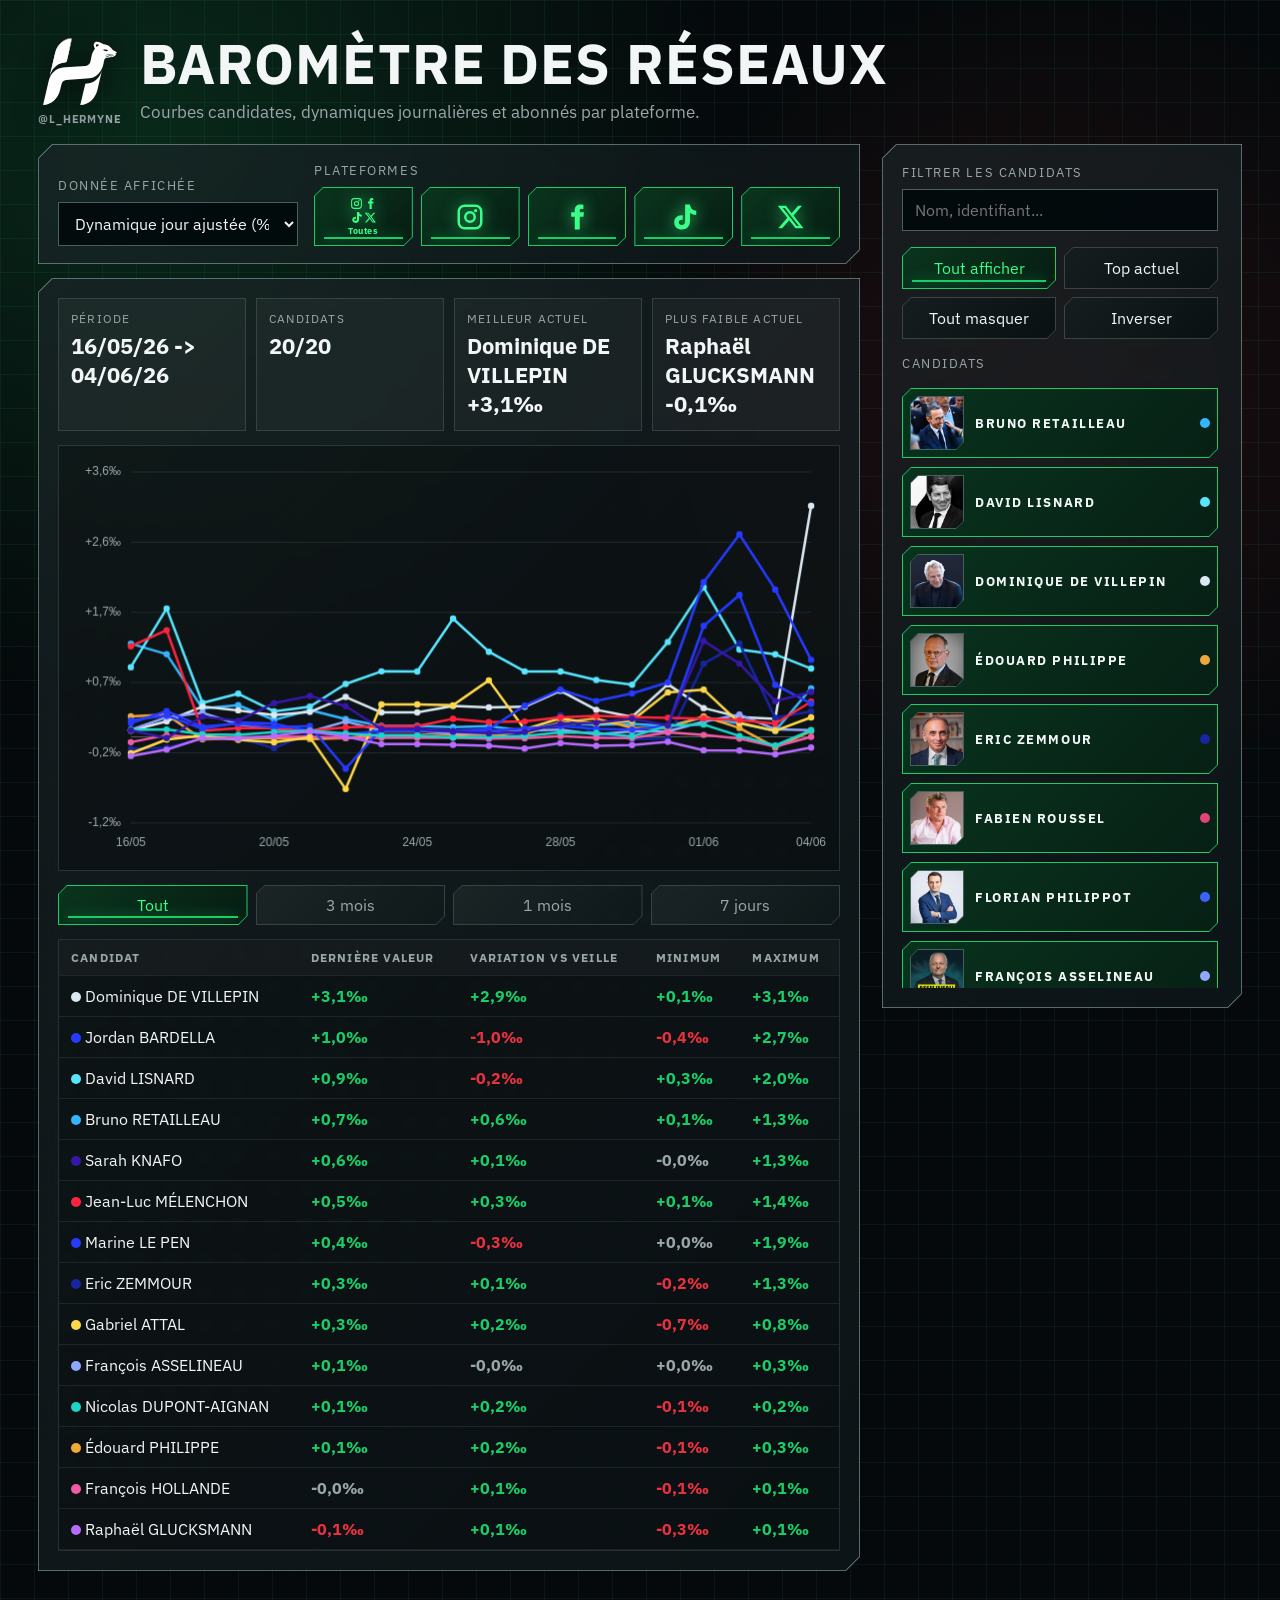
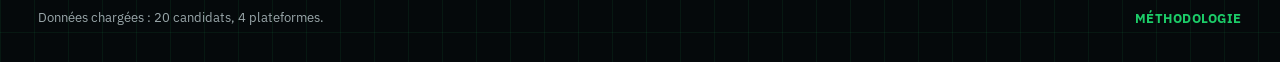
==== index.html @ 0a09d331 "Update index.html" ====
<!doctype html>
<html lang="fr">
<head>
  <meta charset="utf-8">
  <meta name="viewport" content="width=device-width, initial-scale=1">
  <title>Baromètre des réseaux</title>
  <link rel="icon" type="image/svg+xml" href="data/profile_pics/logo.svg">
  <link rel="preconnect" href="https://fonts.googleapis.com">
  <link rel="preconnect" href="https://fonts.gstatic.com" crossorigin>
  <link href="https://fonts.googleapis.com/css2?family=IBM+Plex+Sans:wght@400;500;600;700;800&display=swap" rel="stylesheet">
  <style>
    :root {
      --bg: #05090b;
      --panel: rgba(13, 24, 27, 0.62);
      --panel-strong: rgba(18, 31, 35, 0.86);
      --border: rgba(104, 128, 132, 0.55);
      --text: #f3f6f7;
      --muted: #9aa7aa;
      --green: #1ccc68;
      --red: #e8323f;
      --yellow: #f1c84b;
      --grid: rgba(28, 204, 104, 0.08);
      --shadow: rgba(0, 0, 0, 0.45);
    }

    * {
      box-sizing: border-box;
    }

    body {
      margin: 0;
      min-height: 100vh;
      color: var(--text);
      font-family: "IBM Plex Sans", "Segoe UI", Arial, sans-serif;
      background:
        linear-gradient(var(--grid) 1px, transparent 1px),
        linear-gradient(90deg, var(--grid) 1px, transparent 1px),
        radial-gradient(circle at 12% 8%, rgba(28, 204, 104, 0.16), transparent 30%),
        radial-gradient(circle at 82% 24%, rgba(232, 50, 63, 0.12), transparent 26%),
        var(--bg);
      background-size: 34px 34px, 34px 34px, auto, auto, auto;
    }

    header {
      padding: 34px 38px 18px;
      display: flex;
      align-items: center;
      justify-content: space-between;
      gap: 24px;
    }

    .brand-heading {
      display: flex;
      align-items: center;
      gap: 18px;
      min-width: 0;
    }

    .brand-link {
      display: grid;
      justify-items: center;
      gap: 4px;
      color: var(--text);
      text-decoration: none;
      flex: 0 0 auto;
    }

    .brand-logo-mark {
      width: 74px;
      height: 74px;
      display: block;
      background-image: url("data/profile_pics/logo.svg");
      background-repeat: no-repeat;
      background-size: contain;
      background-position: center;
      filter: drop-shadow(0 8px 14px rgba(0, 0, 0, 0.55));
      transition: filter 180ms ease, transform 180ms ease;
    }

    .brand-handle {
      color: var(--muted);
      font-size: 11px;
      font-weight: 800;
      letter-spacing: 0.08em;
      transition: color 180ms ease, text-shadow 180ms ease;
    }

    .brand-link:hover .brand-logo-mark {
      filter:
        drop-shadow(0 8px 14px rgba(0, 0, 0, 0.55))
        drop-shadow(0 0 10px rgba(57, 255, 136, 0.76))
        drop-shadow(0 0 22px rgba(57, 255, 136, 0.42));
      transform: translateY(-1px);
    }

    .brand-link:hover .brand-handle {
      color: #39ff88;
      text-shadow: 0 0 8px rgba(57, 255, 136, 0.72);
    }

    h1 {
      margin: 0;
      font-size: clamp(32px, 5vw, 56px);
      line-height: 0.95;
      letter-spacing: 0.02em;
      text-transform: uppercase;
    }

    .subtitle {
      margin-top: 10px;
      color: var(--muted);
      font-size: 17px;
    }

    .status {
      max-width: 520px;
      color: var(--muted);
      text-align: right;
      line-height: 1.45;
    }

    .site-footer {
      padding: 0 38px 34px;
      display: flex;
      flex-wrap: wrap;
      align-items: center;
      justify-content: space-between;
      gap: 12px 20px;
      color: var(--muted);
      font-size: 13px;
    }

    .site-footer .status {
      max-width: none;
      text-align: left;
    }

    .footer-actions {
      display: flex;
      flex-wrap: wrap;
      align-items: center;
      justify-content: flex-end;
      gap: 10px 14px;
    }

    .footer-link {
      width: auto;
      min-height: 0;
      padding: 0;
      border: 0;
      background: transparent;
      color: var(--green);
      font: inherit;
      font-weight: 700;
      letter-spacing: 0.04em;
      text-transform: uppercase;
      cursor: pointer;
      text-decoration: none;
      clip-path: none;
    }

    .footer-link::before,
    .footer-link::after {
      display: none;
    }

    .footer-link:hover {
      color: #39ff88;
      text-shadow: 0 0 10px rgba(57, 255, 136, 0.5);
      transform: none;
    }

    .methodology-dialog {
      width: min(720px, calc(100vw - 28px));
      max-height: min(760px, calc(100vh - 28px));
      color: var(--text);
      background:
        linear-gradient(135deg, rgba(255, 255, 255, 0.055), rgba(255, 255, 255, 0.015)),
        rgba(8, 18, 21, 0.96);
      border: 1px solid rgba(126, 152, 156, 0.72);
      box-shadow: 0 24px 80px rgba(0, 0, 0, 0.68);
      padding: 24px;
    }

    .methodology-dialog::backdrop {
      background: rgba(0, 0, 0, 0.64);
      backdrop-filter: blur(4px);
    }

    .methodology-dialog h2 {
      margin: 0 0 12px;
      color: #39ff88;
      text-transform: uppercase;
      letter-spacing: 0.04em;
    }

    .methodology-dialog p,
    .methodology-dialog li {
      color: var(--muted);
      line-height: 1.55;
    }

    .methodology-dialog strong {
      color: var(--text);
    }

    .methodology-dialog ul {
      padding-left: 20px;
    }

    .methodology-dialog .dialog-close {
      margin-top: 12px;
      max-width: 180px;
    }

    main {
      padding: 0 38px 38px;
      display: grid;
      grid-template-columns: minmax(0, 1fr) minmax(310px, 360px);
      gap: 22px;
    }

    .panel {
      --panel-corner: 14px;
      --panel-inner-corner: 13px;
      --panel-border-color: rgba(126, 152, 156, 0.68);
      background: transparent;
      border: 0;
      box-shadow: 0 24px 70px var(--shadow);
      clip-path: polygon(var(--panel-corner) 0, 100% 0, 100% calc(100% - var(--panel-corner)), calc(100% - var(--panel-corner)) 100%, 0 100%, 0 var(--panel-corner));
      position: relative;
      isolation: isolate;
    }

    .panel > * {
      position: relative;
      z-index: 2;
    }

    .panel::before {
      content: "";
      position: absolute;
      inset: 1px;
      background:
        linear-gradient(135deg, rgba(255, 255, 255, 0.045), rgba(255, 255, 255, 0.01)),
        var(--panel);
      clip-path: polygon(var(--panel-inner-corner) 0, 100% 0, 100% calc(100% - var(--panel-inner-corner)), calc(100% - var(--panel-inner-corner)) 100%, 0 100%, 0 var(--panel-inner-corner));
      pointer-events: none;
      z-index: 0;
      backdrop-filter: blur(10px);
      -webkit-backdrop-filter: blur(10px);
    }

    .panel::after {
      content: "";
      position: absolute;
      inset: 0;
      pointer-events: none;
      z-index: 1;
      background:
        linear-gradient(135deg, transparent calc(50% - 0.75px), var(--panel-border-color) calc(50% - 0.75px), var(--panel-border-color) calc(50% + 0.75px), transparent calc(50% + 0.75px)) top left / var(--panel-corner) var(--panel-corner) no-repeat,
        linear-gradient(135deg, transparent calc(50% - 0.75px), var(--panel-border-color) calc(50% - 0.75px), var(--panel-border-color) calc(50% + 0.75px), transparent calc(50% + 0.75px)) bottom right / var(--panel-corner) var(--panel-corner) no-repeat,
        linear-gradient(var(--panel-border-color), var(--panel-border-color)) top left var(--panel-corner) / calc(100% - var(--panel-corner)) 1px no-repeat,
        linear-gradient(var(--panel-border-color), var(--panel-border-color)) top right / 1px calc(100% - var(--panel-corner)) no-repeat,
        linear-gradient(var(--panel-border-color), var(--panel-border-color)) bottom left / calc(100% - var(--panel-corner)) 1px no-repeat,
        linear-gradient(var(--panel-border-color), var(--panel-border-color)) bottom left / 1px calc(100% - var(--panel-corner)) no-repeat;
    }

    .filters-panel {
      padding: 18px 20px;
      display: grid;
      grid-template-columns: minmax(190px, 240px) minmax(360px, 1fr);
      align-items: end;
      gap: 16px;
    }

    .candidate-panel {
      padding: 20px;
      align-self: start;
      position: sticky;
      top: 18px;
      max-height: calc(100vh - 36px);
      overflow: hidden;
    }

    .candidate-panel-scroll {
      max-height: calc(100vh - 76px);
      overflow: auto;
      padding-right: 4px;
    }

    .chart-panel {
      padding: 20px;
      min-height: 660px;
      display: grid;
      grid-template-rows: auto minmax(420px, 1fr) auto;
      gap: 14px;
    }

    .main-column {
      display: grid;
      gap: 14px;
      min-width: 0;
    }

    .row {
      display: grid;
      gap: 8px;
      margin-bottom: 16px;
    }

    .filters-panel .row,
    .candidate-panel .row {
      margin-bottom: 0;
    }

    .candidate-panel .row + .row {
      margin-top: 16px;
    }

    label {
      color: var(--muted);
      font-size: 13px;
      text-transform: uppercase;
      letter-spacing: 0.12em;
    }

    select,
    input[type="search"],
    input[type="file"],
    button {
      width: 100%;
      color: var(--text);
      background: rgba(1, 8, 10, 0.85);
      border: 1px solid rgba(104, 128, 132, 0.7);
      border-radius: 0;
      padding: 10px 12px;
      font: inherit;
    }

    button {
      cursor: pointer;
      transition: border-color 0.15s ease, color 0.15s ease, transform 0.15s ease;
    }

    button:hover {
      color: var(--green);
      border-color: var(--green);
      transform: translateY(-1px);
    }

    button,
    select,
    input {
      min-height: 42px;
    }

    .button-grid {
      display: grid;
      grid-template-columns: 1fr 1fr;
      gap: 8px;
    }

    .selection-button {
      position: relative;
      overflow: hidden;
      border: 0;
      background: rgba(104, 128, 132, 0.42);
      clip-path: polygon(9px 0, 100% 0, 100% calc(100% - 9px), calc(100% - 9px) 100%, 0 100%, 0 9px);
      isolation: isolate;
    }

    .selection-button::before {
      content: "";
      position: absolute;
      inset: 1px;
      background:
        linear-gradient(135deg, rgba(255, 255, 255, 0.065), rgba(255, 255, 255, 0.015)),
        rgba(1, 8, 10, 0.9);
      clip-path: polygon(8px 0, 100% 0, 100% calc(100% - 8px), calc(100% - 8px) 100%, 0 100%, 0 8px);
      pointer-events: none;
      z-index: 0;
    }

    .selection-button::after {
      content: "";
      position: absolute;
      left: 10px;
      right: 10px;
      bottom: 7px;
      height: 2px;
      background: transparent;
      transition: background 0.15s ease, box-shadow 0.15s ease;
      z-index: 1;
    }

    .selection-button > span {
      position: relative;
      z-index: 2;
    }

    .selection-button.active {
      color: #39ff88;
      background: var(--green);
      box-shadow: 0 0 12px rgba(28, 204, 104, 0.12);
    }

    .selection-button.active::before {
      background:
        linear-gradient(135deg, rgba(57, 255, 136, 0.12), rgba(255, 255, 255, 0.015)),
        rgba(2, 14, 10, 0.94);
    }

    .selection-button.active::after {
      background: var(--green);
      box-shadow: 0 0 12px rgba(28, 204, 104, 0.7);
    }

    .platform-toggle {
      display: grid;
      grid-template-columns: repeat(5, minmax(0, 1fr));
      gap: 8px;
    }

    .platform-button {
      display: grid;
      place-items: center;
      min-height: 54px;
      position: relative;
      overflow: hidden;
      color: var(--text);
      border: 0;
      background: rgba(104, 128, 132, 0.42);
      clip-path: polygon(9px 0, 100% 0, 100% calc(100% - 9px), calc(100% - 9px) 100%, 0 100%, 0 9px);
      isolation: isolate;
      opacity: 0.62;
    }

    .platform-button::before {
      content: "";
      position: absolute;
      inset: 1px;
      background:
        linear-gradient(135deg, rgba(255, 255, 255, 0.055), rgba(255, 255, 255, 0.015)),
        rgba(1, 8, 10, 0.85);
      clip-path: polygon(8px 0, 100% 0, 100% calc(100% - 8px), calc(100% - 8px) 100%, 0 100%, 0 8px);
      pointer-events: none;
      z-index: 0;
    }

    .platform-button::after {
      content: "";
      position: absolute;
      left: 10px;
      right: 10px;
      bottom: 7px;
      height: 2px;
      background: transparent;
      transition: background 0.15s ease, box-shadow 0.15s ease;
      z-index: 1;
    }

    .platform-button.active {
      color: #39ff88;
      background: var(--green);
      box-shadow: inset 0 0 22px rgba(28, 204, 104, 0.08);
      opacity: 1;
    }

    .platform-button.active::before {
      background:
        linear-gradient(135deg, rgba(57, 255, 136, 0.12), rgba(255, 255, 255, 0.015)),
        rgba(2, 14, 10, 0.94);
    }

    .platform-button.active::after {
      background: var(--green);
      box-shadow: 0 0 12px rgba(28, 204, 104, 0.7);
    }

    .platform-button.all-platforms {
      grid-template-rows: 1fr auto;
      gap: 1px;
      font-weight: 900;
      font-size: 9px;
      letter-spacing: 0.06em;
    }

    .all-platform-icons {
      display: grid;
      grid-template-columns: repeat(2, 13px);
      gap: 1px;
    }

    .all-platform-icons svg {
      width: 13px;
      height: 13px;
      fill: currentColor;
    }

    .platform-icon {
      display: grid;
      place-items: center;
      width: 30px;
      height: 30px;
      font-weight: 900;
      line-height: 1;
    }

    .platform-icon svg {
      width: 30px;
      height: 30px;
      fill: currentColor;
    }

    .platform-button > span {
      position: relative;
      z-index: 2;
    }

    .platform-button.active .platform-icon,
    .platform-button.active .all-platform-icons {
      color: #39ff88;
      filter: drop-shadow(0 0 8px rgba(57, 255, 136, 0.72));
    }

    .candidate-list {
      display: grid;
      gap: 9px;
      margin-top: 8px;
    }

    .candidate {
      display: grid;
      grid-template-columns: 54px minmax(0, 1fr) auto;
      align-items: center;
      gap: 11px;
      padding: 8px;
      position: relative;
      background: rgba(104, 128, 132, 0.42);
      border: 0;
      color: var(--text);
      clip-path: polygon(9px 0, 100% 0, 100% calc(100% - 9px), calc(100% - 9px) 100%, 0 100%, 0 9px);
      isolation: isolate;
      transition: border-color 0.15s ease, background 0.15s ease, color 0.15s ease, opacity 0.15s ease;
    }

    .candidate > * {
      position: relative;
      z-index: 2;
    }

    .candidate::before {
      content: "";
      position: absolute;
      inset: 1px;
      clip-path: polygon(8px 0, 100% 0, 100% calc(100% - 8px), calc(100% - 8px) 100%, 0 100%, 0 8px);
      pointer-events: none;
      background:
        linear-gradient(135deg, rgba(255, 255, 255, 0.055), rgba(255, 255, 255, 0.015)),
        rgba(1, 8, 10, 0.85);
      z-index: 0;
    }

    .candidate {
      cursor: pointer;
    }

    .candidate input {
      position: absolute;
      opacity: 0;
      pointer-events: none;
    }

    .candidate.active {
      background: var(--green);
      color: var(--text);
    }

    .candidate.active::before {
      background:
        linear-gradient(135deg, rgba(57, 255, 136, 0.1), rgba(255, 255, 255, 0.015)),
        rgba(2, 14, 10, 0.92);
    }

    .candidate:not(.active) {
      color: var(--muted);
      opacity: 0.78;
    }

    .candidate-photo-frame {
      width: 54px;
      height: 54px;
      display: block;
      position: relative;
      background: rgba(104, 128, 132, 0.62);
      clip-path: polygon(8px 0, 100% 0, 100% calc(100% - 8px), calc(100% - 8px) 100%, 0 100%, 0 8px);
      isolation: isolate;
    }

    .candidate-photo {
      position: absolute;
      inset: 1px;
      width: calc(100% - 2px);
      height: calc(100% - 2px);
      object-fit: cover;
      background: rgba(0, 0, 0, 0.55);
      border: 0;
      clip-path: polygon(7px 0, 100% 0, 100% calc(100% - 7px), calc(100% - 7px) 100%, 0 100%, 0 7px);
    }

    .candidate-photo-fallback {
      display: grid;
      place-items: center;
      font-size: 17px;
      font-weight: 900;
      letter-spacing: 0.04em;
      color: var(--muted);
    }

    .candidate input {
      accent-color: var(--green);
    }

    .candidate-name {
      overflow: hidden;
      white-space: nowrap;
      text-overflow: ellipsis;
      font-weight: 700;
    }

    .dot {
      width: 10px;
      height: 10px;
      border-radius: 99px;
      display: inline-block;
    }

    .kpis {
      display: grid;
      grid-template-columns: repeat(4, minmax(0, 1fr));
      gap: 10px;
    }

    .kpi {
      padding: 12px;
      background: rgba(255, 255, 255, 0.035);
      border: 1px solid rgba(104, 128, 132, 0.32);
    }

    .kpi span {
      display: block;
      color: var(--muted);
      font-size: 12px;
      text-transform: uppercase;
      letter-spacing: 0.1em;
    }

    .kpi strong {
      display: block;
      margin-top: 5px;
      font-size: 22px;
    }

    .chart-wrap {
      position: relative;
      min-height: 420px;
      background: rgba(0, 0, 0, 0.25);
      border: 1px solid rgba(104, 128, 132, 0.3);
    }

    .range-toggle {
      display: grid;
      grid-template-columns: repeat(4, minmax(0, 1fr));
      gap: 8px;
    }

    .range-button {
      min-height: 40px;
      color: var(--muted);
      position: relative;
      overflow: hidden;
      border: 0;
      background: rgba(104, 128, 132, 0.42);
      clip-path: polygon(9px 0, 100% 0, 100% calc(100% - 9px), calc(100% - 9px) 100%, 0 100%, 0 9px);
      isolation: isolate;
    }

    .range-button::before {
      content: "";
      position: absolute;
      inset: 1px;
      background:
        linear-gradient(135deg, rgba(255, 255, 255, 0.065), rgba(255, 255, 255, 0.015)),
        rgba(1, 8, 10, 0.78);
      clip-path: polygon(8px 0, 100% 0, 100% calc(100% - 8px), calc(100% - 8px) 100%, 0 100%, 0 8px);
      pointer-events: none;
      z-index: 0;
    }

    .range-button::after {
      content: "";
      position: absolute;
      left: 10px;
      right: 10px;
      bottom: 7px;
      height: 2px;
      background: transparent;
      transition: background 0.15s ease, box-shadow 0.15s ease;
      z-index: 1;
    }

    .range-button > span {
      position: relative;
      z-index: 2;
    }

    .range-button.active {
      color: #39ff88;
      background: var(--green);
    }

    .range-button.active::before {
      background:
        linear-gradient(135deg, rgba(57, 255, 136, 0.12), rgba(255, 255, 255, 0.015)),
        rgba(2, 14, 10, 0.94);
    }

    .range-button.active::after {
      background: var(--green);
      box-shadow: 0 0 12px rgba(28, 204, 104, 0.7);
    }

    canvas {
      width: 100%;
      height: 100%;
      display: block;
      cursor: crosshair;
      touch-action: manipulation;
    }

    .tooltip {
      position: absolute;
      pointer-events: none;
      min-width: 190px;
      max-width: 280px;
      padding: 10px 12px;
      border: 1px solid rgba(104, 128, 132, 0.62);
      background: rgba(2, 8, 10, 0.94);
      box-shadow: 0 14px 36px rgba(0, 0, 0, 0.38);
      color: var(--text);
      font-size: 13px;
      line-height: 1.45;
      display: none;
      z-index: 10;
    }

    .table-wrap {
      overflow: auto;
      border: 1px solid rgba(104, 128, 132, 0.28);
      background: rgba(0, 0, 0, 0.2);
      -webkit-overflow-scrolling: touch;
    }

    table {
      width: 100%;
      border-collapse: collapse;
      min-width: 720px;
    }

    th,
    td {
      padding: 10px 12px;
      border-bottom: 1px solid rgba(104, 128, 132, 0.18);
      text-align: left;
      white-space: nowrap;
    }

    th {
      color: var(--muted);
      font-size: 12px;
      text-transform: uppercase;
      letter-spacing: 0.1em;
      background: rgba(255, 255, 255, 0.035);
    }

    .positive {
      color: var(--green);
      font-weight: 800;
    }

    .negative {
      color: var(--red);
      font-weight: 800;
    }

    .neutral {
      color: var(--muted);
      font-weight: 800;
    }

    .notice {
      display: none;
      margin-bottom: 16px;
      padding: 12px;
      border: 1px solid rgba(241, 200, 75, 0.5);
      background: rgba(241, 200, 75, 0.08);
      color: #f5df95;
      line-height: 1.45;
    }

    .filters-panel .notice {
      grid-column: 1 / -1;
      margin-bottom: 0;
    }

    .notice.visible {
      display: block;
    }

    .small {
      color: var(--muted);
      font-size: 13px;
      line-height: 1.45;
    }

    @media (max-width: 980px) {
      header {
        display: grid;
        align-items: start;
      }

      .status {
        margin-top: 14px;
        text-align: left;
      }

      main {
        grid-template-columns: 1fr;
      }

      .filters-panel {
        grid-template-columns: 1fr;
      }

      .candidate-panel {
        position: static;
        max-height: none;
      }

      .candidate-panel-scroll {
        max-height: none;
        overflow: visible;
        padding-right: 0;
      }

      .kpis {
        grid-template-columns: repeat(2, minmax(0, 1fr));
      }
    }

    @media (max-width: 640px) {
      body {
        background-size: 26px 26px, 26px 26px, auto, auto, auto;
      }

      header {
        padding: 22px 14px 14px;
      }

      h1 {
        font-size: clamp(25px, 8vw, 32px);
        line-height: 0.88;
      }

      h1 .title-line {
        display: block;
        white-space: nowrap;
      }

      .brand-heading {
        align-items: flex-start;
        gap: 12px;
      }

      .brand-logo-mark {
        width: 56px;
        height: 56px;
        background-size: contain;
      }

      .subtitle {
        font-size: 14px;
      }

      .status {
        font-size: 13px;
      }

      .site-footer {
        padding: 0 12px 22px;
        align-items: flex-start;
        flex-direction: column;
      }

      .footer-actions {
        justify-content: flex-start;
      }

      .methodology-dialog {
        padding: 18px;
      }

      main {
        padding: 0 10px 18px;
        gap: 12px;
      }

      .panel {
        --panel-corner: 10px;
        --panel-inner-corner: 9px;
      }

      .filters-panel,
      .candidate-panel,
      .chart-panel {
        padding: 12px;
      }

      .candidate-panel {
        --panel-border-color: rgba(126, 152, 156, 0.72);
        box-shadow: 0 18px 48px rgba(0, 0, 0, 0.42);
      }

      .candidate-panel::before {
        background:
          linear-gradient(135deg, rgba(255, 255, 255, 0.05), rgba(255, 255, 255, 0.012)),
          rgba(13, 24, 27, 0.72);
      }

      .chart-panel {
        min-height: 0;
        grid-template-rows: auto 54vh auto;
      }

      .chart-wrap {
        min-height: 360px;
      }

      .row {
        margin-bottom: 12px;
      }

      label {
        font-size: 11px;
        letter-spacing: 0.09em;
      }

      select,
      input[type="search"],
      input[type="file"],
      button {
        min-height: 46px;
        padding: 11px 12px;
        font-size: 16px;
      }

      .button-grid {
        grid-template-columns: 1fr;
      }

      .platform-toggle {
        grid-template-columns: repeat(5, minmax(48px, 1fr));
      }

      .platform-button {
        min-height: 50px;
      }

      .selection-button {
        min-height: 50px;
      }

      .candidate-list {
        grid-template-columns: 1fr;
        max-height: none;
        overflow: visible;
        padding-right: 0;
      }

      .candidate {
        grid-template-columns: 58px minmax(0, 1fr) auto;
        min-height: 74px;
        padding: 8px 10px;
        gap: 10px;
      }

      .candidate-photo-frame {
        width: 58px;
        height: 58px;
        aspect-ratio: 1 / 1;
      }

      .candidate-photo {
        object-fit: contain;
      }

      .range-toggle {
        grid-template-columns: repeat(2, minmax(0, 1fr));
      }

      .kpis {
        grid-template-columns: 1fr;
        gap: 8px;
      }

      .kpi {
        padding: 10px;
      }

      .kpi strong {
        font-size: 18px;
        line-height: 1.25;
      }

      .table-wrap {
        margin: 0 -2px;
      }

      table {
        min-width: 640px;
      }

      th,
      td {
        padding: 9px 10px;
        font-size: 13px;
      }
    }

    @media (max-width: 420px) {
      .chart-panel {
        grid-template-rows: auto 50vh auto;
      }

      .chart-wrap {
        min-height: 330px;
      }

      table {
        min-width: 590px;
      }
    }
  </style>
</head>
<body>
  <header>
    <div class="brand-heading">
      <a class="brand-link" href="https://www.instagram.com/l_hermyne/" target="_blank" rel="noopener" aria-label="Ouvrir Instagram @L_HERMYNE">
        <span class="brand-logo-mark" aria-hidden="true"></span>
        <span class="brand-handle">@L_HERMYNE</span>
      </a>
      <div>
        <h1><span class="title-line">Baromètre</span> <span class="title-line">des réseaux</span></h1>
        <div class="subtitle">Courbes candidates, dynamiques journalières et abonnés par plateforme.</div>
      </div>
    </div>
  </header>

  <main>
    <div class="main-column">
      <section class="panel filters-panel">
        <div class="notice" id="fileNotice">
          Lecture automatique bloquée par le navigateur. Ouvre la page via un petit serveur local ou héberge-la avec ses fichiers JSON.
        </div>

        <div class="row">
          <label for="metric">Donnée affichée</label>
          <select id="metric">
            <option value="daily_adjusted">Dynamique jour ajustée (‰)</option>
            <option value="followers">Abonnés</option>
            <option value="follower_delta">Abonnés gagnés</option>
          </select>
        </div>

        <div class="row">
          <label>Plateformes</label>
          <div class="platform-toggle" id="platformToggle" aria-label="Plateformes">
            <button type="button" class="platform-button all-platforms active" data-platform="all" aria-pressed="true">
              <span class="all-platform-icons">
                <svg viewBox="0 0 24 24" aria-hidden="true"><path d="M7.8 2h8.4A5.8 5.8 0 0 1 22 7.8v8.4a5.8 5.8 0 0 1-5.8 5.8H7.8A5.8 5.8 0 0 1 2 16.2V7.8A5.8 5.8 0 0 1 7.8 2Zm-.1 2A3.7 3.7 0 0 0 4 7.7v8.6A3.7 3.7 0 0 0 7.7 20h8.6a3.7 3.7 0 0 0 3.7-3.7V7.7A3.7 3.7 0 0 0 16.3 4H7.7Zm8.8 1.6a1.3 1.3 0 1 1 0 2.6 1.3 1.3 0 0 1 0-2.6ZM12 7.2A4.8 4.8 0 1 1 12 16.8 4.8 4.8 0 0 1 12 7.2Zm0 2A2.8 2.8 0 1 0 12 14.8 2.8 2.8 0 0 0 12 9.2Z"/></svg>
                <svg viewBox="0 0 24 24" aria-hidden="true"><path d="M14.2 8.1V6.6c0-.7.2-1.1 1.2-1.1h1.7V2.2c-.8-.1-1.7-.2-2.5-.2-2.6 0-4.4 1.6-4.4 4.4v1.7H7.3v3.7h2.9V22h4V11.8h2.9l.5-3.7h-3.4Z"/></svg>
                <svg viewBox="0 0 24 24" aria-hidden="true"><path d="M16.7 2c.4 3 2.1 4.8 5.1 5v3.4a8.3 8.3 0 0 1-5-1.6v6.4c0 4.1-2.6 6.8-6.5 6.8-3.7 0-6.1-2.4-6.1-5.7 0-3.6 2.8-6.1 6.8-5.7v3.6c-1.9-.3-3.2.5-3.2 2 0 1.2 1 2.1 2.4 2.1 1.7 0 2.7-1 2.7-3V2h3.8Z"/></svg>
                <svg viewBox="0 0 24 24" aria-hidden="true"><path d="M17.7 3h3.1l-6.8 7.8L22 21h-6.4l-5-6.5L4.9 21H1.8l7.3-8.4L1.4 3h6.6l4.5 5.9L17.7 3Zm-1.1 16.2h1.7L7.1 4.7H5.3l11.3 14.5Z"/></svg>
              </span>
              <span>Toutes</span>
            </button>
            <button type="button" class="platform-button active" data-platform="instagram" aria-label="Instagram" aria-pressed="true">
              <span class="platform-icon"><svg viewBox="0 0 24 24" aria-hidden="true"><path d="M7.8 2h8.4A5.8 5.8 0 0 1 22 7.8v8.4a5.8 5.8 0 0 1-5.8 5.8H7.8A5.8 5.8 0 0 1 2 16.2V7.8A5.8 5.8 0 0 1 7.8 2Zm-.1 2A3.7 3.7 0 0 0 4 7.7v8.6A3.7 3.7 0 0 0 7.7 20h8.6a3.7 3.7 0 0 0 3.7-3.7V7.7A3.7 3.7 0 0 0 16.3 4H7.7Zm8.8 1.6a1.3 1.3 0 1 1 0 2.6 1.3 1.3 0 0 1 0-2.6ZM12 7.2A4.8 4.8 0 1 1 12 16.8 4.8 4.8 0 0 1 12 7.2Zm0 2A2.8 2.8 0 1 0 12 14.8 2.8 2.8 0 0 0 12 9.2Z"/></svg></span>
            </button>
            <button type="button" class="platform-button active" data-platform="facebook" aria-label="Facebook" aria-pressed="true">
              <span class="platform-icon"><svg viewBox="0 0 24 24" aria-hidden="true"><path d="M14.2 8.1V6.6c0-.7.2-1.1 1.2-1.1h1.7V2.2c-.8-.1-1.7-.2-2.5-.2-2.6 0-4.4 1.6-4.4 4.4v1.7H7.3v3.7h2.9V22h4V11.8h2.9l.5-3.7h-3.4Z"/></svg></span>
            </button>
            <button type="button" class="platform-button active" data-platform="tiktok" aria-label="TikTok" aria-pressed="true">
              <span class="platform-icon"><svg viewBox="0 0 24 24" aria-hidden="true"><path d="M16.7 2c.4 3 2.1 4.8 5.1 5v3.4a8.3 8.3 0 0 1-5-1.6v6.4c0 4.1-2.6 6.8-6.5 6.8-3.7 0-6.1-2.4-6.1-5.7 0-3.6 2.8-6.1 6.8-5.7v3.6c-1.9-.3-3.2.5-3.2 2 0 1.2 1 2.1 2.4 2.1 1.7 0 2.7-1 2.7-3V2h3.8Z"/></svg></span>
            </button>
            <button type="button" class="platform-button active" data-platform="twitter" aria-label="X" aria-pressed="true">
              <span class="platform-icon"><svg viewBox="0 0 24 24" aria-hidden="true"><path d="M17.7 3h3.1l-6.8 7.8L22 21h-6.4l-5-6.5L4.9 21H1.8l7.3-8.4L1.4 3h6.6l4.5 5.9L17.7 3Zm-1.1 16.2h1.7L7.1 4.7H5.3l11.3 14.5Z"/></svg></span>
            </button>
          </div>
        </div>

      </section>

      <section class="panel chart-panel">
        <div class="kpis">
          <div class="kpi"><span>Période</span><strong id="kpiPeriod">-</strong></div>
          <div class="kpi"><span>Candidats</span><strong id="kpiCandidates">-</strong></div>
          <div class="kpi"><span>Meilleur actuel</span><strong id="kpiBest">-</strong></div>
          <div class="kpi"><span>Plus faible actuel</span><strong id="kpiWorst">-</strong></div>
        </div>

        <div class="chart-wrap" id="chartWrap">
          <canvas id="chart"></canvas>
          <div class="tooltip" id="tooltip"></div>
        </div>

        <div class="range-toggle" id="rangeToggle" aria-label="Période affichée">
          <button type="button" class="range-button active" data-range="all" aria-pressed="true"><span>Tout</span></button>
          <button type="button" class="range-button" data-range="90d" aria-pressed="false"><span>3 mois</span></button>
          <button type="button" class="range-button" data-range="30d" aria-pressed="false"><span>1 mois</span></button>
          <button type="button" class="range-button" data-range="7d" aria-pressed="false"><span>7 jours</span></button>
        </div>

        <div class="table-wrap">
          <table>
            <thead>
              <tr>
                <th>Candidat</th>
                <th>Dernière valeur</th>
                <th>Variation vs veille</th>
                <th>Minimum</th>
                <th>Maximum</th>
              </tr>
            </thead>
            <tbody id="summaryBody"></tbody>
          </table>
        </div>
      </section>
    </div>

    <aside class="panel candidate-panel">
      <div class="candidate-panel-scroll">
        <div class="row">
          <label for="candidateSearch">Filtrer les candidats</label>
          <input id="candidateSearch" type="search" placeholder="Nom, identifiant...">
        </div>

        <div class="button-grid row selection-actions">
          <button type="button" class="selection-button active" id="selectAll" data-selection-action="all" aria-pressed="true"><span>Tout afficher</span></button>
          <button type="button" class="selection-button" id="selectTop" data-selection-action="top" aria-pressed="false"><span>Top actuel</span></button>
          <button type="button" class="selection-button" id="clearAll" data-selection-action="none" aria-pressed="false"><span>Tout masquer</span></button>
          <button type="button" class="selection-button" id="invertSelection" data-selection-action="invert" aria-pressed="false"><span>Inverser</span></button>
        </div>

        <div class="row">
          <label>Candidats</label>
          <div class="candidate-list" id="candidateList"></div>
        </div>
      </div>
    </aside>
  </main>

  <footer class="site-footer">
    <div class="status" id="status">Chargement des fichiers JSON...</div>
    <div class="footer-actions">
      <button type="button" class="footer-link" id="methodologyButton">Méthodologie</button>
    </div>
  </footer>

  <dialog class="methodology-dialog" id="methodologyDialog">
    <h2>Méthodologie</h2>
    <p>
      Le baromètre suit les comptes publics des personnalités renseignées dans les fichiers de données du projet,
      sur Instagram, X, TikTok et Facebook.
    </p>
    <ul>
      <li><strong>Dynamique jour ajustée</strong> : variation journalière en pour mille, pondérée par réseau, puis ajustée en log² selon la plus grande audience sociale du candidat.</li>
      <li><strong>Abonnés</strong> : nombre brut d'abonnés relevé dans les historiques disponibles.</li>
      <li><strong>Abonnés gagnés</strong> : variation absolue du nombre d'abonnés entre deux snapshots successifs.</li>
      <li><strong>Plateformes</strong> : les boutons permettent d'inclure ou d'exclure chaque réseau du calcul affiché.</li>
      <li><strong>Périodes</strong> : le graphique peut afficher tout l'historique disponible ou une fenêtre récente.</li>
      <li><strong>Candidats</strong> : la liste à droite permet d'afficher, masquer ou filtrer les courbes individuellement.</li>
    </ul>
    <p>
      Les données du site sont conservées plus longtemps que celles du bot local afin de permettre une lecture historique
      du baromètre.
    </p>
    <button type="button" class="selection-button dialog-close" id="methodologyClose"><span>Fermer</span></button>
  </dialog>

  <script>
    const PLATFORM_FILES = {
      instagram: "data/instagram_history.json",
      twitter: "data/twitter_history.json",
      tiktok: "data/tiktok_history.json",
      facebook: "data/facebook_history.json"
    };

    const PLATFORM_LABELS = {
      instagram: "Instagram",
      twitter: "X",
      tiktok: "TikTok",
      facebook: "Facebook"
    };

    const COLORS = [
      "#1ccc68", "#41a4ff", "#f1c84b", "#e8323f", "#b46cff", "#ff8d3d", "#33d6d1",
      "#f36fb5", "#98e64d", "#d9e2e7", "#8fa8ff", "#ffaa9b", "#57f0a4", "#c8c04f"
    ];

    const CANDIDATE_COLORS = {
      "nathalie arthaud": "#c5002b",
      "jean luc melenchon": "#ff243d",
      "françois ruffin": "#ff5a4f",
      "fabien roussel": "#e04478",
      "olivier faure": "#ff7db5",
      "francois hollande": "#f15ba6",
      "raphael glucksmann": "#b86cff",
      "marine tondelier": "#32d96b",
      "gabriel attal": "#ffd84a",
      "edouard philippe": "#f0a83a",
      "dominique de villepin": "#dce8f2",
      "david lisnard": "#58e6ff",
      "bruno retailleau": "#34b6ff",
      "nicolas dupont aignan": "#1bd6c8",
      "francois asselineau": "#8fa8ff",
      "marine le pen": "#263bff",
      "jordan bardella": "#263bff",
      "florian philippot": "#3b63ff",
      "eric zemmour": "#17259f",
      "sarah knafo": "#3518a8"
    };

    const state = {
      candidates: [],
      histories: {},
      selectedPlatforms: new Set(Object.keys(PLATFORM_FILES)),
      selectedRange: "all",
      selected: new Set(),
      selectionAction: "all",
      series: [],
      focusCandidateId: null,
      hover: null,
      ready: false
    };

    const els = {
      status: document.getElementById("status"),
      fileNotice: document.getElementById("fileNotice"),
      metric: document.getElementById("metric"),
      platformToggle: document.getElementById("platformToggle"),
      rangeToggle: document.getElementById("rangeToggle"),
      candidateSearch: document.getElementById("candidateSearch"),
      candidateList: document.getElementById("candidateList"),
      selectTop: document.getElementById("selectTop"),
      selectAll: document.getElementById("selectAll"),
      clearAll: document.getElementById("clearAll"),
      invertSelection: document.getElementById("invertSelection"),
      canvas: document.getElementById("chart"),
      chartWrap: document.getElementById("chartWrap"),
      tooltip: document.getElementById("tooltip"),
      summaryBody: document.getElementById("summaryBody"),
      kpiPeriod: document.getElementById("kpiPeriod"),
      kpiCandidates: document.getElementById("kpiCandidates"),
      kpiBest: document.getElementById("kpiBest"),
      kpiWorst: document.getElementById("kpiWorst"),
      methodologyButton: document.getElementById("methodologyButton"),
      methodologyDialog: document.getElementById("methodologyDialog"),
      methodologyClose: document.getElementById("methodologyClose")
    };

    const ctx = els.canvas.getContext("2d");

    function formatValue(value, metric) {
      if (value == null || Number.isNaN(value)) return "-";
      if (metric === "followers") return Math.round(value).toLocaleString("fr-FR");
      if (metric === "follower_delta") {
        const rounded = Math.round(value);
        return `${rounded >= 0 ? "+" : ""}${rounded.toLocaleString("fr-FR")}`;
      }
      return `${value >= 0 ? "+" : ""}${value.toFixed(1).replace(".", ",")}‰`;
    }

    function formatDate(dateText, short = false) {
      if (!dateText) return "-";
      const parts = String(dateText).split("-");
      if (parts.length !== 3) return dateText;
      const [year, month, day] = parts;
      return short ? `${day}/${month}` : `${day}/${month}/${year.slice(-2)}`;
    }

    function escapeHtml(value) {
      return String(value)
        .replace(/&/g, "&amp;")
        .replace(/</g, "&lt;")
        .replace(/>/g, "&gt;")
        .replace(/"/g, "&quot;")
        .replace(/'/g, "&#039;");
    }

    function valueClass(value) {
      if (value == null || Math.abs(value) < 0.05) return "neutral";
      return value > 0 ? "positive" : "negative";
    }

    function account(snapshot, candidateId) {
      return snapshot?.accounts?.[candidateId] ?? null;
    }

    function perMille(current, previous) {
      if (current == null || previous == null || previous === 0) return null;
      return ((current - previous) / previous) * 1000;
    }

    function activePlatforms() {
      return Object.keys(PLATFORM_FILES).filter(platform => state.selectedPlatforms.has(platform));
    }

    function setPlatformButtons() {
      const platforms = activePlatforms();
      const allActive = platforms.length === Object.keys(PLATFORM_FILES).length;

      for (const button of els.platformToggle.querySelectorAll(".platform-button")) {
        const platform = button.dataset.platform;
        const active = platform === "all" ? allActive : state.selectedPlatforms.has(platform);
        button.classList.toggle("active", active);
        button.setAttribute("aria-pressed", String(active));
      }
    }

    function setRangeButtons() {
      for (const button of els.rangeToggle.querySelectorAll(".range-button")) {
        const active = button.dataset.range === state.selectedRange;
        button.classList.toggle("active", active);
        button.setAttribute("aria-pressed", String(active));
      }
    }

    function setSelectionAction(action) {
      state.selectionAction = action;
      for (const button of document.querySelectorAll(".selection-button")) {
        const active = button.dataset.selectionAction === action;
        button.classList.toggle("active", active);
        button.setAttribute("aria-pressed", String(active));
      }
    }

    function candidatePhotoPath(candidate) {
      const safeName = String(candidate.id || "")
        .toLowerCase()
        .replace(/[^a-z0-9_-]+/g, "_")
        .replace(/^_+|_+$/g, "");
      return safeName ? `data/profile_pics/${safeName}.png` : "";
    }

    function handleCandidateImageError(image) {
      image.style.display = "none";
      image.nextElementSibling.style.display = "grid";
    }

    function allDates() {
      const dates = new Set();
      for (const history of Object.values(state.histories)) {
        for (const snapshot of history || []) {
          if (snapshot.date) dates.add(snapshot.date);
        }
      }
      return [...dates].sort();
    }

    function filteredDates() {
      const dates = allDates();
      if (state.selectedRange === "all" || !dates.length) return dates;

      const latest = new Date(`${dates[dates.length - 1]}T00:00:00`);
      const days = { "7d": 7, "30d": 30, "90d": 90 }[state.selectedRange];
      if (!days) return dates;

      const start = new Date(latest);
      start.setDate(start.getDate() - (days - 1));
      return dates.filter(date => new Date(`${date}T00:00:00`) >= start);
    }

    function snapshotByDate(platform, date) {
      return state.historyByDate?.[platform]?.[date] ?? null;
    }

    function candidateSurfaceFollowers(candidateId, date) {
      const followers = activePlatforms()
        .map(platform => account(snapshotByDate(platform, date), candidateId)?.followers)
        .filter(value => Number.isFinite(value) && value > 0);

      return followers.length ? Math.max(...followers) : 0;
    }

    function globalSurfaceFollowers(date) {
      const followers = [];
      for (const platform of activePlatforms()) {
        const snapshot = snapshotByDate(platform, date);
        if (!snapshot?.accounts) continue;

        for (const accountData of Object.values(snapshot.accounts)) {
          const value = accountData?.followers;
          if (Number.isFinite(value) && value > 0) followers.push(value);
        }
      }

      return followers.length ? Math.max(...followers) : 0;
    }

    function surfaceLogSquaredFactor(candidateId, date) {
      const candidateSurface = candidateSurfaceFollowers(candidateId, date);
      const globalSurface = globalSurfaceFollowers(date);

      if (candidateSurface <= 0 || globalSurface <= 0) return null;

      const logRatio = Math.log1p(candidateSurface) / Math.log1p(globalSurface);
      return logRatio * logRatio;
    }

    function selectedPlatformValues(candidateId, date, previousDate, metric) {
      const values = [];
      for (const platform of activePlatforms()) {
        const current = snapshotByDate(platform, date);
        const currentFollowers = account(current, candidateId)?.followers;

        if (metric === "followers") {
          if (currentFollowers != null) values.push({ value: currentFollowers, followers: currentFollowers });
          continue;
        }

        const previousFollowers = account(snapshotByDate(platform, previousDate), candidateId)?.followers;
        if (metric === "follower_delta") {
          if (currentFollowers != null && previousFollowers != null) {
            values.push({ value: currentFollowers - previousFollowers, followers: currentFollowers });
          }
          continue;
        }

        const value = perMille(currentFollowers, previousFollowers);
        if (value != null) values.push({ value, followers: currentFollowers });
      }

      return values;
    }

    function combinedValue(candidateId, date, previousDate, metric) {
      const values = selectedPlatformValues(candidateId, date, previousDate, metric);
      if (!values.length) return null;

      if (metric === "followers") {
        return values.reduce((sum, item) => sum + (item.value || 0), 0);
      }

      if (metric === "follower_delta") {
        return values.reduce((sum, item) => sum + (item.value || 0), 0);
      }

      const maxFollowers = Math.max(...values.map(item => item.followers || 0));
      if (maxFollowers <= 0) return null;

      let weightedSum = 0;
      let weightSum = 0;
      for (const item of values) {
        const weight = item.followers / maxFollowers;
        weightedSum += item.value * weight;
        weightSum += weight;
      }

      if (!weightSum) return null;

      const weightedValue = weightedSum / weightSum;
      if (metric !== "daily_adjusted") return weightedValue;

      const surfaceFactor = surfaceLogSquaredFactor(candidateId, date);
      return surfaceFactor == null ? null : weightedValue * surfaceFactor;
    }

    function candidateName(candidate) {
      return candidate.display_name || candidate.id;
    }

    function candidateInitials(candidate) {
      const words = candidateName(candidate)
        .normalize("NFD")
        .replace(/[\u0300-\u036f]/g, "")
        .replace(/[-_']/g, " ")
        .split(/\s+/)
        .filter(Boolean);

      const initials = words.map(word => word[0]).join("").toUpperCase();
      return initials.slice(0, 3) || "?";
    }

    function getColor(candidate, index) {
      if (CANDIDATE_COLORS[candidate.id]) return CANDIDATE_COLORS[candidate.id];
      const key = candidate.id || String(index);
      let hash = 0;
      for (let i = 0; i < key.length; i += 1) hash = (hash * 31 + key.charCodeAt(i)) >>> 0;
      return COLORS[hash % COLORS.length];
    }

    function setFocusedCandidate(candidateId) {
      const nextFocus = candidateId || null;
      if (state.focusCandidateId === nextFocus) return;
      state.focusCandidateId = nextFocus;
      drawChart();
    }

    function clearFocusedCandidate() {
      setFocusedCandidate(null);
    }

    function buildSeries() {
      const metric = els.metric.value;
      const dates = filteredDates();
      const completeDates = allDates();
      const platforms = activePlatforms();

      state.series = state.candidates
        .filter(candidate => state.selected.has(candidate.id))
        .map((candidate, index) => {
          const points = dates.map((date, dateIndex) => {
            const completeDateIndex = completeDates.indexOf(date);
            const previousDate = completeDates[completeDateIndex - 1];
            const value = platforms.length ? combinedValue(candidate.id, date, previousDate, metric) : null;
            return { date, value };
          }).filter(point => point.value != null);

          return {
            candidate,
            label: candidateName(candidate),
            color: getColor(candidate, index),
            points
          };
        })
        .filter(series => series.points.length);
    }

    function drawChart() {
      const ratio = window.devicePixelRatio || 1;
      const rect = els.chartWrap.getBoundingClientRect();
      const width = Math.max(320, rect.width);
      const height = Math.max(420, rect.height);
      els.canvas.width = Math.floor(width * ratio);
      els.canvas.height = Math.floor(height * ratio);
      ctx.setTransform(ratio, 0, 0, ratio, 0, 0);
      ctx.clearRect(0, 0, width, height);

      const compactChart = width < 620;
      const margin = compactChart
        ? { top: 20, right: 12, bottom: 42, left: 44 }
        : { top: 26, right: 28, bottom: 48, left: 72 };
      const plot = {
        x: margin.left,
        y: margin.top,
        w: width - margin.left - margin.right,
        h: height - margin.top - margin.bottom
      };

      const points = state.series.flatMap(series => series.points.map(point => point.value));
      if (!points.length) {
        ctx.fillStyle = "#9aa7aa";
        ctx.font = "16px Segoe UI, Arial";
        ctx.fillText("Aucune donnée à afficher avec ces filtres.", margin.left, margin.top + 30);
        return;
      }

      let min = Math.min(...points);
      let max = Math.max(...points);
      if (min === max) {
        min -= 1;
        max += 1;
      }

      const pad = (max - min) * 0.12;
      min -= pad;
      max += pad;

      const allChartDates = [...new Set(state.series.flatMap(series => series.points.map(point => point.date)))].sort();
      const xForDate = date => {
        const index = allChartDates.indexOf(date);
        if (allChartDates.length <= 1) return plot.x + plot.w / 2;
        return plot.x + (index / (allChartDates.length - 1)) * plot.w;
      };
      const yForValue = value => plot.y + plot.h - ((value - min) / (max - min)) * plot.h;

      ctx.strokeStyle = "rgba(104, 128, 132, 0.22)";
      ctx.lineWidth = 1;
      ctx.fillStyle = "#9aa7aa";
      ctx.font = `${compactChart ? 10 : 12}px Segoe UI, Arial`;
      ctx.textAlign = "right";
      ctx.textBaseline = "middle";

      for (let i = 0; i <= 5; i += 1) {
        const value = min + ((max - min) / 5) * i;
        const y = yForValue(value);
        ctx.beginPath();
        ctx.moveTo(plot.x, y);
        ctx.lineTo(plot.x + plot.w, y);
        ctx.stroke();
        ctx.fillText(formatValue(value, els.metric.value), plot.x - (compactChart ? 5 : 10), y);
      }

      ctx.textAlign = "center";
      ctx.textBaseline = "top";
      allChartDates.forEach((date, index) => {
        const tickCount = compactChart ? 3 : 5;
        if (index !== 0 && index !== allChartDates.length - 1 && index % Math.ceil(allChartDates.length / tickCount) !== 0) return;
        const x = xForDate(date);
        ctx.fillText(formatDate(date, true), x, plot.y + plot.h + 14);
      });

      const zeroY = min < 0 && max > 0 ? yForValue(0) : null;
      if (zeroY != null) {
        ctx.strokeStyle = "rgba(217, 226, 231, 0.38)";
        ctx.beginPath();
        ctx.moveTo(plot.x, zeroY);
        ctx.lineTo(plot.x + plot.w, zeroY);
        ctx.stroke();
      }

      const focusedId = state.focusCandidateId;
      const drawableSeries = focusedId
        ? [...state.series].sort((a, b) => {
            if (a.candidate.id === focusedId) return 1;
            if (b.candidate.id === focusedId) return -1;
            return 0;
          })
        : state.series;

      for (const series of drawableSeries) {
        const valid = series.points;
        if (!valid.length) continue;
        const isFocused = focusedId && series.candidate.id === focusedId;
        const isDimmed = focusedId && !isFocused;
        const lineAlpha = isDimmed ? 0.16 : 1;
        const pointAlpha = isDimmed ? 0.14 : 1;
        const lineWidth = isFocused ? 4.4 : 2.5;
        const pointRadius = isFocused ? 4.8 : 3.2;

        if (isFocused) {
          ctx.save();
          ctx.globalAlpha = 0.22;
          ctx.strokeStyle = series.color;
          ctx.lineWidth = 10;
          ctx.lineJoin = "round";
          ctx.lineCap = "round";
          ctx.beginPath();
          valid.forEach((point, index) => {
            const x = xForDate(point.date);
            const y = yForValue(point.value);
            if (index === 0) ctx.moveTo(x, y);
            else ctx.lineTo(x, y);
          });
          ctx.stroke();
          ctx.restore();
        }

        ctx.save();
        ctx.globalAlpha = lineAlpha;
        ctx.beginPath();
        valid.forEach((point, index) => {
          const x = xForDate(point.date);
          const y = yForValue(point.value);
          if (index === 0) ctx.moveTo(x, y);
          else ctx.lineTo(x, y);
        });

        ctx.strokeStyle = series.color;
        ctx.lineWidth = lineWidth;
        ctx.lineJoin = "round";
        ctx.lineCap = "round";
        ctx.stroke();
        ctx.restore();

        for (const point of valid) {
          ctx.save();
          ctx.globalAlpha = pointAlpha;
          ctx.beginPath();
          ctx.arc(xForDate(point.date), yForValue(point.value), pointRadius, 0, Math.PI * 2);
          ctx.fillStyle = series.color;
          ctx.fill();
          ctx.restore();
        }
      }

      state.chartScale = { plot, min, max, allChartDates, xForDate, yForValue };
    }

    function findNearestPoint(clientX, clientY, maxDistance = 24) {
      if (!state.chartScale) return null;
      const rect = els.canvas.getBoundingClientRect();
      const x = clientX - rect.left;
      const y = clientY - rect.top;
      let nearest = null;
      let nearestDistance = Infinity;

      for (const series of state.series) {
        for (const point of series.points) {
          const px = state.chartScale.xForDate(point.date);
          const py = state.chartScale.yForValue(point.value);
          const distance = Math.hypot(px - x, py - y);
          if (distance < nearestDistance) {
            nearestDistance = distance;
            nearest = { series, point, px, py };
          }
        }
      }

      return nearest && nearestDistance <= maxDistance ? nearest : null;
    }

    function showTooltip(nearest) {
      els.tooltip.innerHTML = `
        <strong style="color:${nearest.series.color}">${escapeHtml(nearest.series.label)}</strong><br>
        ${formatDate(nearest.point.date)}<br>
        ${formatValue(nearest.point.value, els.metric.value)}
      `;
      els.tooltip.style.display = "block";
      const wrapWidth = els.chartWrap.clientWidth;
      const wrapHeight = els.chartWrap.clientHeight;
      const margin = 10;
      const offset = 12;
      const tooltipWidth = els.tooltip.offsetWidth;
      const tooltipHeight = els.tooltip.offsetHeight;
      let left = nearest.px + offset;
      let top = nearest.py + offset;

      if (left + tooltipWidth > wrapWidth - margin) {
        left = nearest.px - tooltipWidth - offset;
      }
      if (top + tooltipHeight > wrapHeight - margin) {
        top = nearest.py - tooltipHeight - offset;
      }

      els.tooltip.style.left = `${Math.max(margin, left)}px`;
      els.tooltip.style.top = `${Math.max(margin, top)}px`;
    }

    function hideTooltip() {
      els.tooltip.style.display = "none";
    }

    function updateTooltip(event) {
      const nearest = findNearestPoint(event.clientX, event.clientY, 24);
      if (!nearest) {
        hideTooltip();
        clearFocusedCandidate();
        return;
      }

      setFocusedCandidate(nearest.series.candidate.id);
      showTooltip(nearest);
    }

    function handleChartClick(event) {
      const nearest = findNearestPoint(event.clientX, event.clientY, 38);
      if (!nearest) {
        hideTooltip();
        clearFocusedCandidate();
        return;
      }

      setFocusedCandidate(nearest.series.candidate.id);
      showTooltip(nearest);
    }

    function renderSummary() {
      const metric = els.metric.value;
      const rows = state.series.map(series => {
        const values = series.points.map(point => point.value);
        const latest = values[values.length - 1];
        const previous = values.length > 1 ? values[values.length - 2] : null;
        return {
          label: series.label,
          color: series.color,
          latest,
          diff: previous == null ? null : latest - previous,
          min: Math.min(...values),
          max: Math.max(...values)
        };
      }).sort((a, b) => (b.latest ?? -Infinity) - (a.latest ?? -Infinity));

      els.summaryBody.innerHTML = rows.map(row => `
        <tr>
          <td><span class="dot" style="background:${row.color}"></span> ${escapeHtml(row.label)}</td>
          <td class="${valueClass(row.latest)}">${formatValue(row.latest, metric)}</td>
          <td class="${valueClass(row.diff)}">${formatValue(row.diff, metric)}</td>
          <td class="${valueClass(row.min)}">${formatValue(row.min, metric)}</td>
          <td class="${valueClass(row.max)}">${formatValue(row.max, metric)}</td>
        </tr>
      `).join("");

      const plottedDates = [...new Set(state.series.flatMap(series => series.points.map(point => point.date)))].sort();
      els.kpiPeriod.textContent = plottedDates.length ? `${formatDate(plottedDates[0])} -> ${formatDate(plottedDates[plottedDates.length - 1])}` : "-";
      els.kpiCandidates.textContent = `${state.selected.size}/${state.candidates.length}`;
      els.kpiBest.textContent = rows[0] ? `${rows[0].label} ${formatValue(rows[0].latest, metric)}` : "-";
      els.kpiWorst.textContent = rows[rows.length - 1] ? `${rows[rows.length - 1].label} ${formatValue(rows[rows.length - 1].latest, metric)}` : "-";
    }

    function renderCandidateList() {
      const query = els.candidateSearch.value.trim().toLowerCase();
      const candidates = state.candidates.filter(candidate => {
        const text = `${candidate.id} ${candidateName(candidate)}`.toLowerCase();
        return text.includes(query);
      });

      els.candidateList.innerHTML = candidates.map(candidate => {
        const index = state.candidates.findIndex(item => item.id === candidate.id);
        const color = getColor(candidate, index);
        const checked = state.selected.has(candidate.id) ? "checked" : "";
        const active = state.selected.has(candidate.id) ? "active" : "";
        const initials = candidateInitials(candidate);
        const name = escapeHtml(candidateName(candidate));
        const id = escapeHtml(candidate.id);
        const photoPath = escapeHtml(candidatePhotoPath(candidate));
        return `
          <label class="candidate ${active}" title="${name}" data-candidate-card="${id}">
            <input type="checkbox" data-candidate="${id}" ${checked}>
            <span class="candidate-photo-frame">
              <img class="candidate-photo" src="${photoPath}" alt="" loading="lazy" onerror="handleCandidateImageError(this)">
              <span class="candidate-photo candidate-photo-fallback" style="display:none">${escapeHtml(initials)}</span>
            </span>
            <span>
              <span class="candidate-name">${name}</span>
            </span>
            <span class="dot" style="background:${color}"></span>
          </label>
        `;
      }).join("");
    }

    function refresh() {
      if (!state.ready) return;
      buildSeries();
      if (state.focusCandidateId && !state.series.some(series => series.candidate.id === state.focusCandidateId)) {
        state.focusCandidateId = null;
        hideTooltip();
      }
      drawChart();
      renderSummary();
      renderCandidateList();
    }

    function selectTopCurrent() {
      const dates = allDates();
      const latestDate = dates[dates.length - 1];
      const previousDate = dates[dates.length - 2];
      const metric = els.metric.value;
      const platforms = activePlatforms();

      const ranked = state.candidates.map(candidate => {
        const value = platforms.length ? combinedValue(candidate.id, latestDate, previousDate, metric) : null;
        return { candidate, value };
      }).filter(item => item.value != null)
        .sort((a, b) => b.value - a.value)
        .slice(0, 5);

      state.selected = new Set(ranked.map(item => item.candidate.id));
      setSelectionAction("top");
      refresh();
    }

    function normalizeHistories() {
      for (const platform of Object.keys(PLATFORM_FILES)) {
        state.histories[platform] = (state.histories[platform] || [])
          .slice()
          .sort((a, b) => String(a.date).localeCompare(String(b.date)));
      }

      state.historyByDate = {};
      for (const platform of Object.keys(PLATFORM_FILES)) {
        state.historyByDate[platform] = {};
        for (const snapshot of state.histories[platform] || []) {
          if (snapshot.date) state.historyByDate[platform][snapshot.date] = snapshot;
        }
      }
    }

    function initializeData(candidates, histories) {
      state.candidates = candidates.slice().sort((a, b) => candidateName(a).localeCompare(candidateName(b), "fr"));
      state.histories = histories;
      normalizeHistories();
      state.selectedPlatforms = new Set(Object.keys(PLATFORM_FILES));
      state.selectedRange = "all";
      state.selected = new Set(state.candidates.map(candidate => candidate.id));
      setSelectionAction("all");
      state.ready = true;
      els.fileNotice.classList.remove("visible");
      els.status.textContent = `Données chargées : ${state.candidates.length} candidats, ${Object.keys(state.histories).length} plateformes.`;
      setPlatformButtons();
      setRangeButtons();
      refresh();
    }

    async function loadAuto() {
      try {
        const cacheBust = `v=${Date.now()}`;
        const fetchJson = path => fetch(`${path}?${cacheBust}`, { cache: "no-store" }).then(response => {
          if (!response.ok) throw new Error(`${path} introuvable`);
          return response.json();
        });

        const candidates = await fetchJson("data/candidates.json").then(data => {
          return data;
        });
        const histories = {};
        for (const [platform, path] of Object.entries(PLATFORM_FILES)) {
          histories[platform] = await fetchJson(path);
        }
        initializeData(candidates, histories);
      } catch (error) {
        els.fileNotice.classList.add("visible");
        els.status.textContent = "Chargement automatique impossible. Ouvre la page via un serveur local ou depuis l'hébergement prévu.";
      }
    }

    function scheduleDailyRefresh() {
      const now = new Date();
      const nextRefresh = new Date(now);
      nextRefresh.setHours(0, 15, 0, 0);

      if (nextRefresh <= now) {
        nextRefresh.setDate(nextRefresh.getDate() + 1);
      }

      const delay = nextRefresh.getTime() - now.getTime();
      window.setTimeout(async () => {
        await loadAuto();
        scheduleDailyRefresh();
      }, delay);
    }

    els.metric.addEventListener("change", refresh);
    els.platformToggle.addEventListener("click", event => {
      const button = event.target.closest(".platform-button");
      if (!button) return;

      const platform = button.dataset.platform;
      if (platform === "all") {
        state.selectedPlatforms = new Set(Object.keys(PLATFORM_FILES));
      } else if (state.selectedPlatforms.has(platform)) {
        state.selectedPlatforms.delete(platform);
      } else {
        state.selectedPlatforms.add(platform);
      }

      setPlatformButtons();
      refresh();
    });
    els.rangeToggle.addEventListener("click", event => {
      const button = event.target.closest(".range-button");
      if (!button) return;

      state.selectedRange = button.dataset.range;
      setRangeButtons();
      refresh();
    });
    els.candidateSearch.addEventListener("input", renderCandidateList);
    els.candidateList.addEventListener("change", event => {
      const id = event.target.dataset.candidate;
      if (!id) return;
      if (event.target.checked) state.selected.add(id);
      else state.selected.delete(id);
      setSelectionAction("custom");
      refresh();
    });
    els.candidateList.addEventListener("mouseover", event => {
      const card = event.target.closest("[data-candidate-card]");
      if (!card || !state.selected.has(card.dataset.candidateCard)) return;
      hideTooltip();
      setFocusedCandidate(card.dataset.candidateCard);
    });
    els.candidateList.addEventListener("mouseleave", clearFocusedCandidate);
    els.selectTop.addEventListener("click", selectTopCurrent);
    els.selectAll.addEventListener("click", () => {
      state.selected = new Set(state.candidates.map(candidate => candidate.id));
      setSelectionAction("all");
      refresh();
    });
    els.clearAll.addEventListener("click", () => {
      state.selected = new Set();
      setSelectionAction("none");
      refresh();
    });
    els.invertSelection.addEventListener("click", () => {
      const next = new Set();
      for (const candidate of state.candidates) {
        if (!state.selected.has(candidate.id)) next.add(candidate.id);
      }
      state.selected = next;
      setSelectionAction("invert");
      refresh();
    });
    els.canvas.addEventListener("mousemove", updateTooltip);
    els.canvas.addEventListener("pointerdown", event => {
      if (event.pointerType !== "mouse") handleChartClick(event);
    });
    els.canvas.addEventListener("click", handleChartClick);
    els.canvas.addEventListener("mouseleave", () => {
      hideTooltip();
      clearFocusedCandidate();
    });
    els.methodologyButton.addEventListener("click", () => {
      if (typeof els.methodologyDialog.showModal === "function") {
        els.methodologyDialog.showModal();
      } else {
        els.methodologyDialog.setAttribute("open", "");
      }
    });
    els.methodologyClose.addEventListener("click", () => {
      els.methodologyDialog.close();
    });
    els.methodologyDialog.addEventListener("click", event => {
      if (event.target === els.methodologyDialog) {
        els.methodologyDialog.close();
      }
    });
    window.addEventListener("resize", refresh);

    loadAuto();
    scheduleDailyRefresh();
  </script>
</body>
</html>
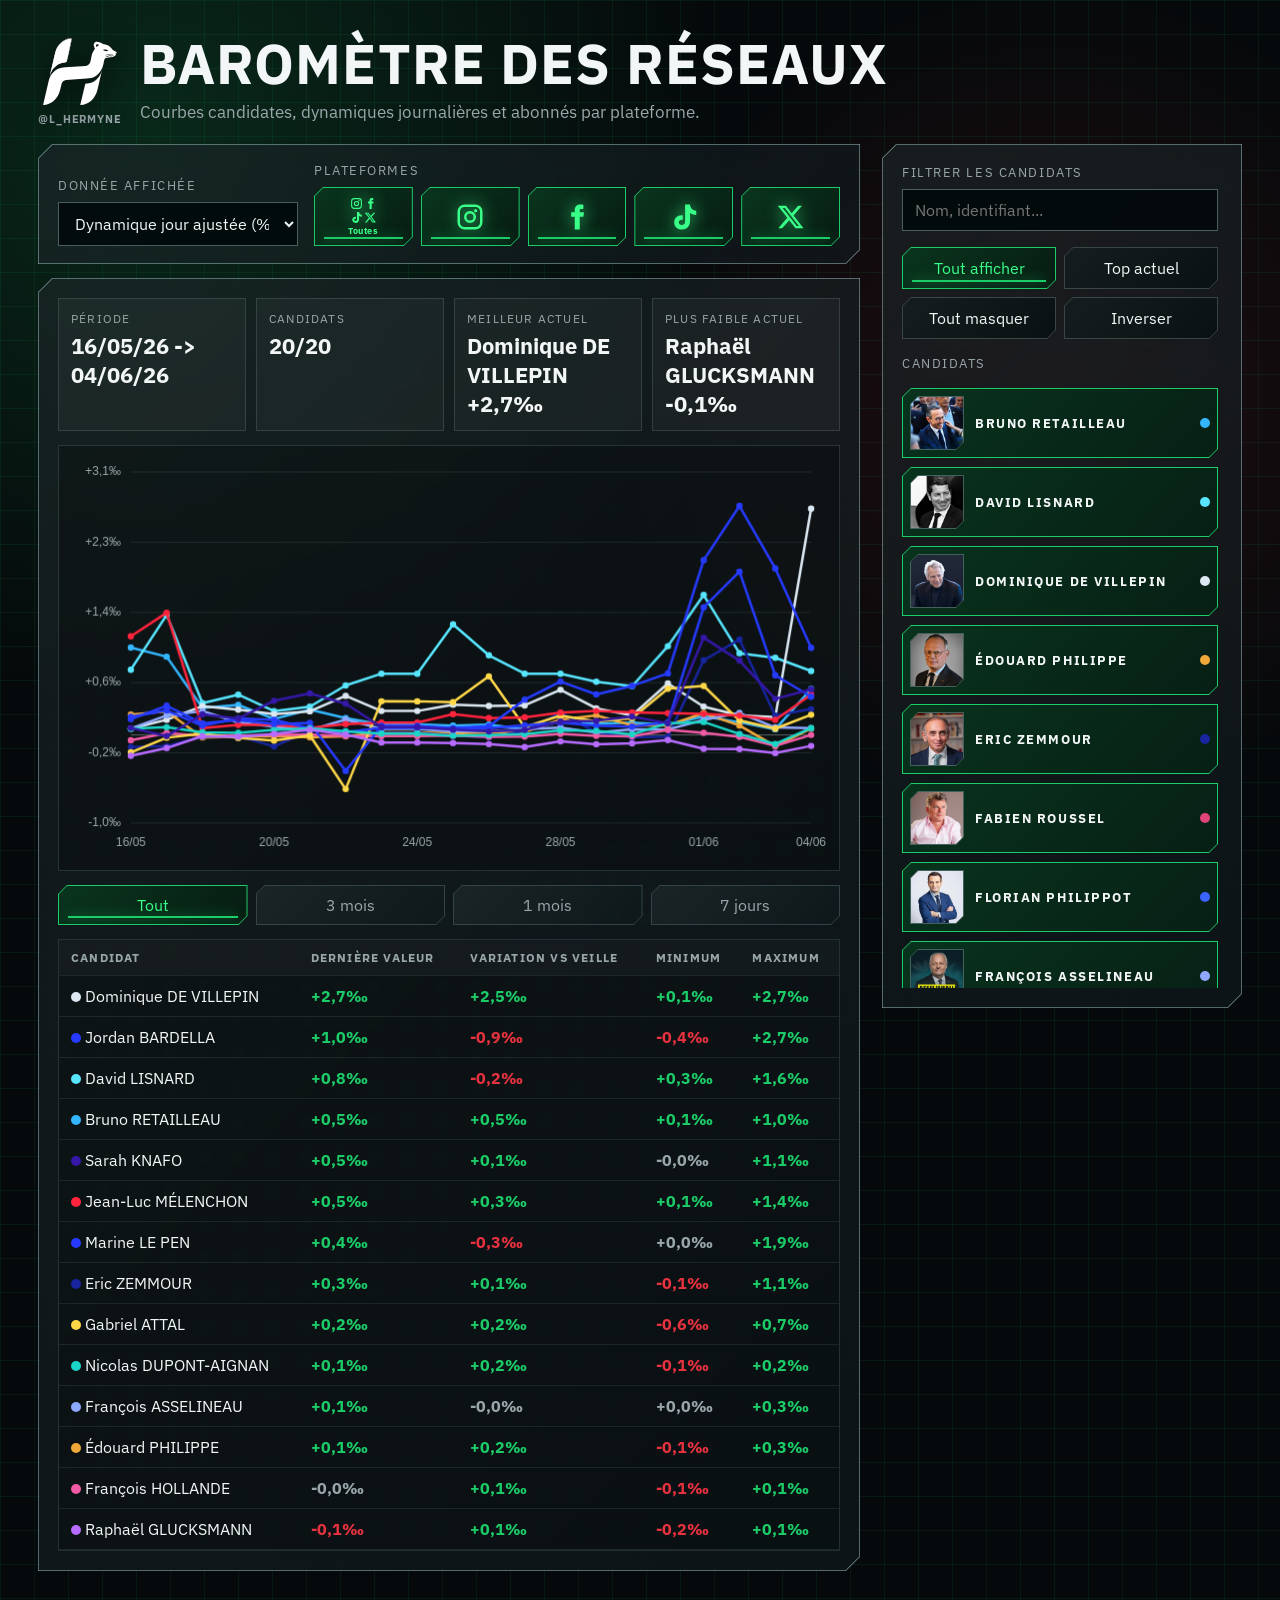
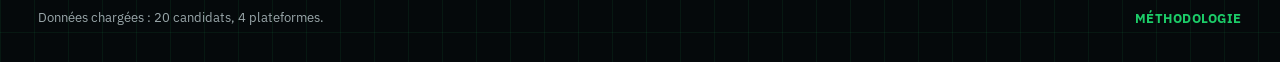
==== commit 8ebbbe13: "Update index.html" ====
--- a/index.html
+++ b/index.html
@@ -1185,7 +1185,7 @@
       sur Instagram, X, TikTok et Facebook.
     </p>
     <ul>
-      <li><strong>Dynamique jour ajustée</strong> : variation journalière en pour mille, pondérée par réseau, puis ajustée en log² selon la plus grande audience sociale du candidat.</li>
+      <li><strong>Dynamique jour ajustée</strong> : variation journalière en pour mille, pondérée par réseau, puis ajustée en log³ selon la plus grande audience sociale du candidat.</li>
       <li><strong>Abonnés</strong> : nombre brut d'abonnés relevé dans les historiques disponibles.</li>
       <li><strong>Abonnés gagnés</strong> : variation absolue du nombre d'abonnés entre deux snapshots successifs.</li>
       <li><strong>Plateformes</strong> : les boutons permettent d'inclure ou d'exclure chaque réseau du calcul affiché.</li>
@@ -1419,14 +1419,14 @@
       return followers.length ? Math.max(...followers) : 0;
     }
 
-    function surfaceLogSquaredFactor(candidateId, date) {
+    function surfaceLogFactor(candidateId, date) {
       const candidateSurface = candidateSurfaceFollowers(candidateId, date);
       const globalSurface = globalSurfaceFollowers(date);
 
       if (candidateSurface <= 0 || globalSurface <= 0) return null;
 
       const logRatio = Math.log1p(candidateSurface) / Math.log1p(globalSurface);
-      return logRatio * logRatio;
+      return logRatio ** 3;
     }
 
     function selectedPlatformValues(candidateId, date, previousDate, metric) {
@@ -1483,7 +1483,7 @@
       const weightedValue = weightedSum / weightSum;
       if (metric !== "daily_adjusted") return weightedValue;
 
-      const surfaceFactor = surfaceLogSquaredFactor(candidateId, date);
+      const surfaceFactor = surfaceLogFactor(candidateId, date);
       return surfaceFactor == null ? null : weightedValue * surfaceFactor;
     }
 
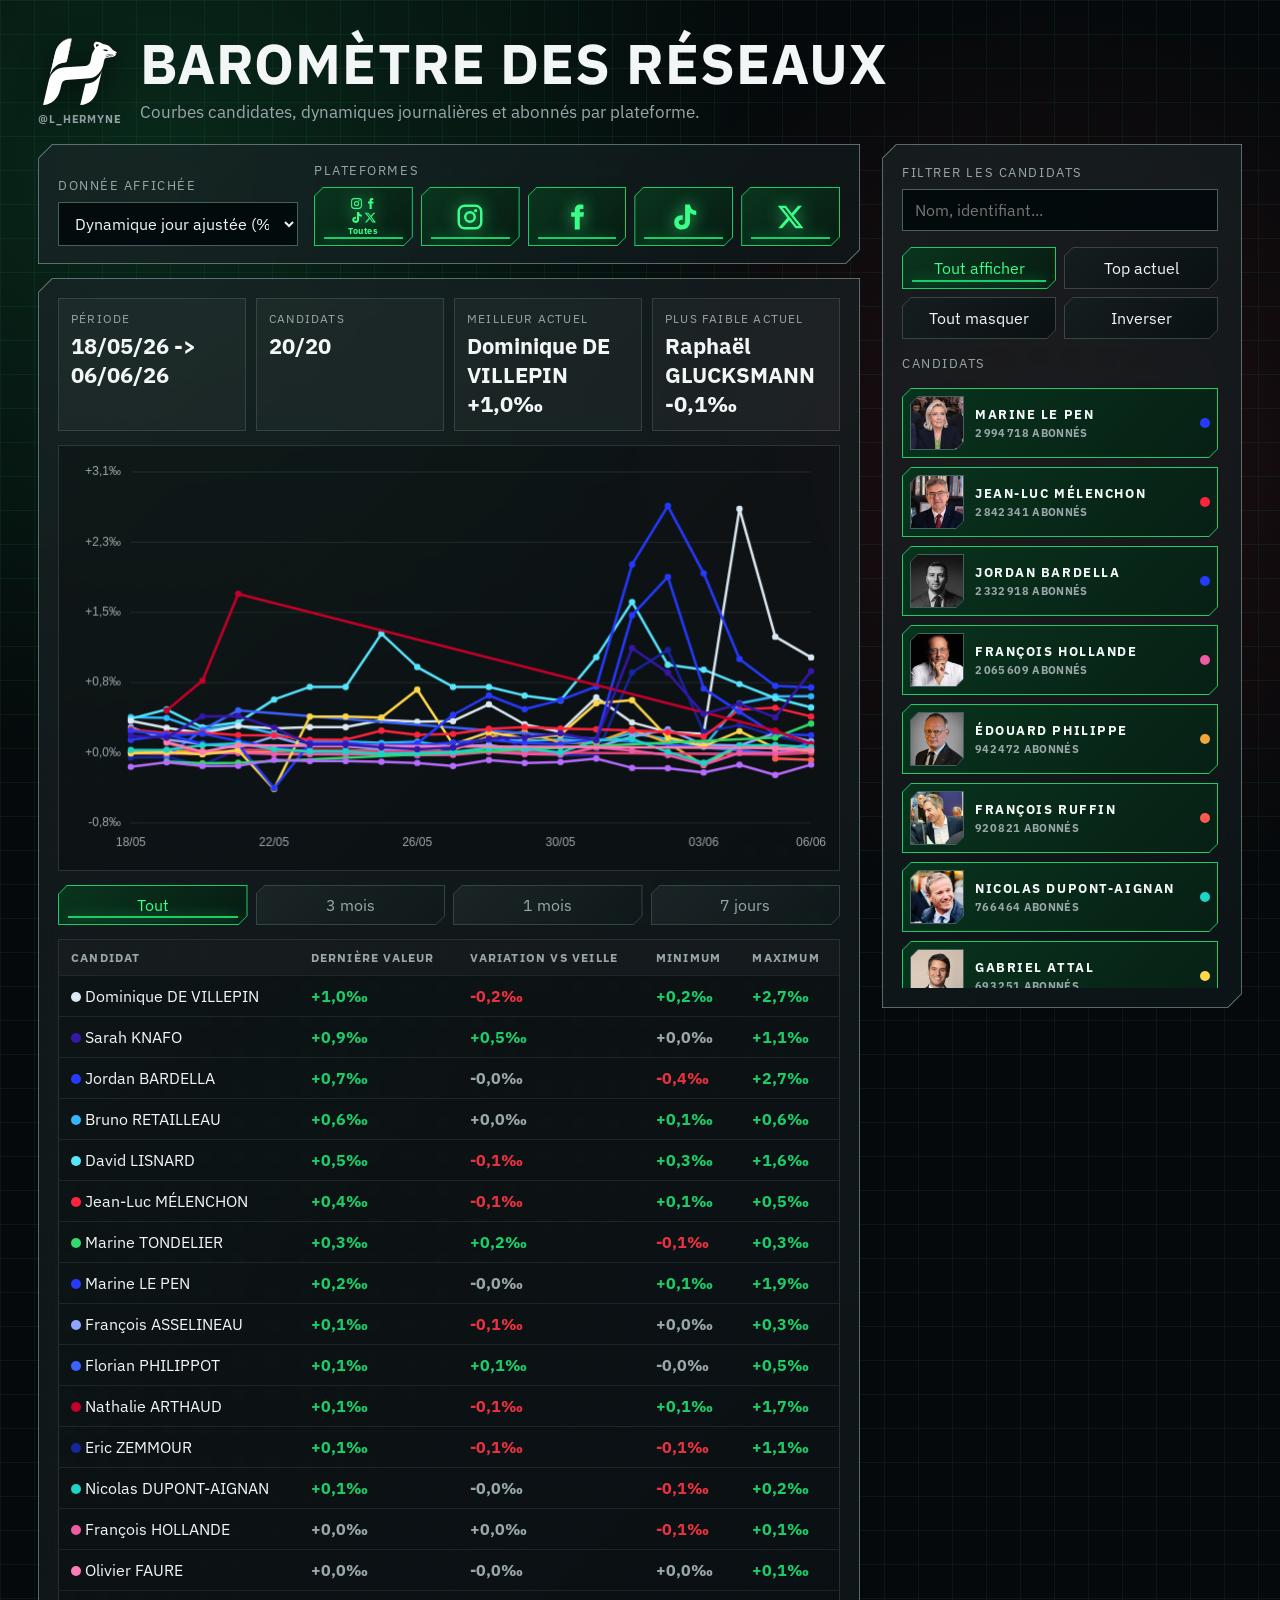
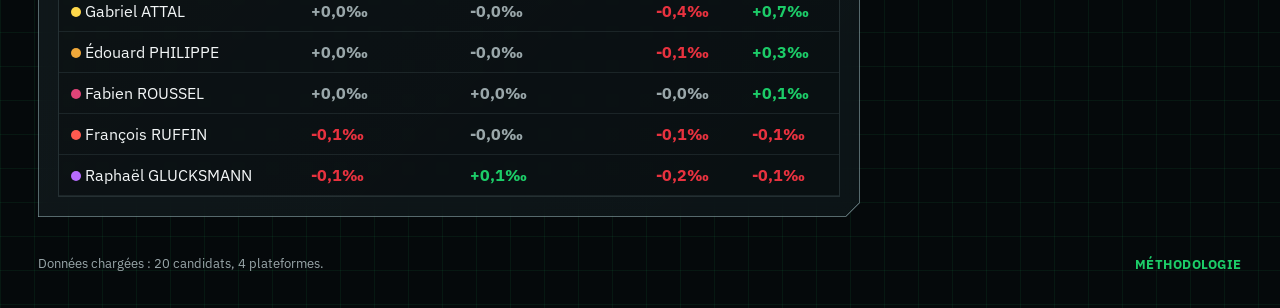
==== commit 5da74375: "Update index.html" ====
--- a/index.html
+++ b/index.html
@@ -623,10 +623,23 @@
     }
 
     .candidate-name {
+      display: block;
       overflow: hidden;
       white-space: nowrap;
       text-overflow: ellipsis;
       font-weight: 700;
+    }
+
+    .candidate-meta {
+      display: block;
+      margin-top: 3px;
+      overflow: hidden;
+      white-space: nowrap;
+      text-overflow: ellipsis;
+      color: var(--muted);
+      font-size: 11px;
+      font-weight: 700;
+      letter-spacing: 0.03em;
     }
 
     .dot {
@@ -1404,6 +1417,29 @@
       return followers.length ? Math.max(...followers) : 0;
     }
 
+    function latestDataDate() {
+      const dates = allDates();
+      return dates[dates.length - 1] || null;
+    }
+
+    function candidateSelectorAudience(candidate) {
+      const date = latestDataDate();
+      return date ? candidateSurfaceFollowers(candidate.id, date) : 0;
+    }
+
+    function formatAudience(value) {
+      if (!Number.isFinite(value) || value <= 0) return "audience inconnue";
+      return `${Math.round(value).toLocaleString("fr-FR")} abonnés`;
+    }
+
+    function sortCandidatesByAudience(candidates) {
+      return candidates.slice().sort((a, b) => {
+        const audienceDiff = candidateSelectorAudience(b) - candidateSelectorAudience(a);
+        if (audienceDiff !== 0) return audienceDiff;
+        return candidateName(a).localeCompare(candidateName(b), "fr");
+      });
+    }
+
     function globalSurfaceFollowers(date) {
       const followers = [];
       for (const platform of activePlatforms()) {
@@ -1812,10 +1848,10 @@
 
     function renderCandidateList() {
       const query = els.candidateSearch.value.trim().toLowerCase();
-      const candidates = state.candidates.filter(candidate => {
+      const candidates = sortCandidatesByAudience(state.candidates.filter(candidate => {
         const text = `${candidate.id} ${candidateName(candidate)}`.toLowerCase();
         return text.includes(query);
-      });
+      }));
 
       els.candidateList.innerHTML = candidates.map(candidate => {
         const index = state.candidates.findIndex(item => item.id === candidate.id);
@@ -1826,6 +1862,7 @@
         const name = escapeHtml(candidateName(candidate));
         const id = escapeHtml(candidate.id);
         const photoPath = escapeHtml(candidatePhotoPath(candidate));
+        const audience = escapeHtml(formatAudience(candidateSelectorAudience(candidate)));
         return `
           <label class="candidate ${active}" title="${name}" data-candidate-card="${id}">
             <input type="checkbox" data-candidate="${id}" ${checked}>
@@ -1835,6 +1872,7 @@
             </span>
             <span>
               <span class="candidate-name">${name}</span>
+              <span class="candidate-meta">${audience}</span>
             </span>
             <span class="dot" style="background:${color}"></span>
           </label>
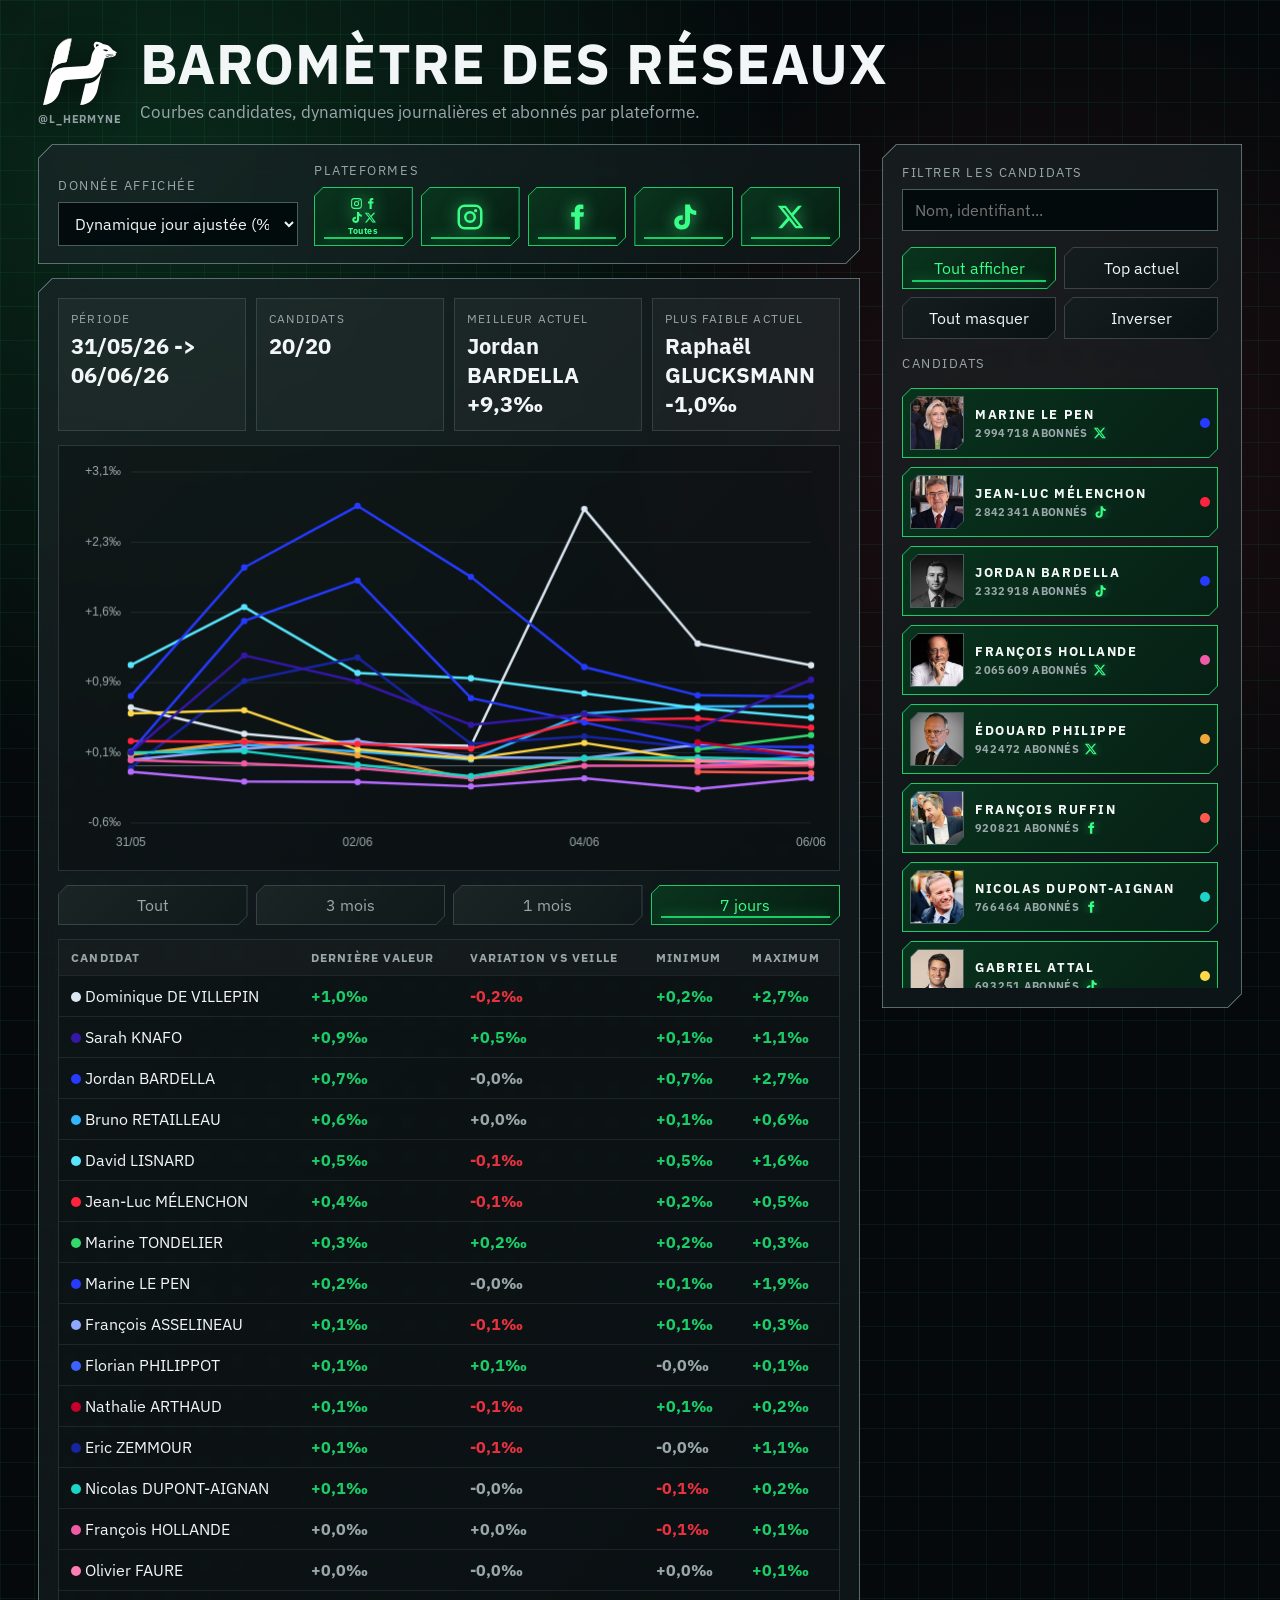
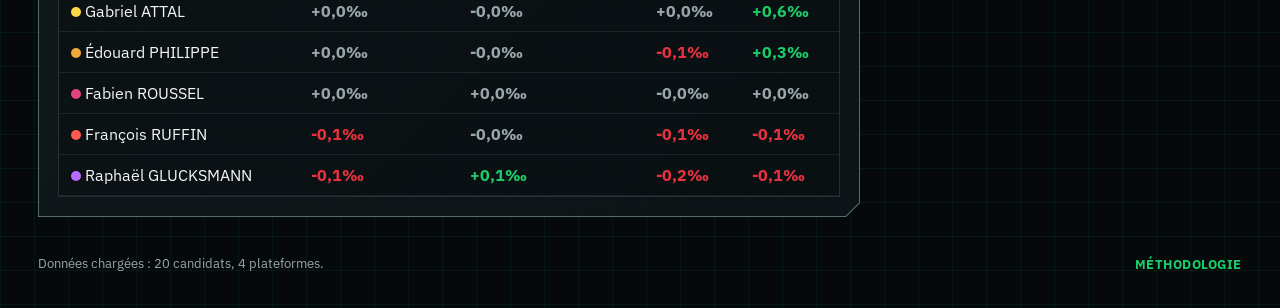
==== commit 3fed0c10: "Update index.html" ====
--- a/index.html
+++ b/index.html
@@ -631,7 +631,9 @@
     }
 
     .candidate-meta {
-      display: block;
+      display: flex;
+      align-items: center;
+      gap: 5px;
       margin-top: 3px;
       overflow: hidden;
       white-space: nowrap;
@@ -640,6 +642,28 @@
       font-size: 11px;
       font-weight: 700;
       letter-spacing: 0.03em;
+    }
+
+    .candidate-meta-label {
+      min-width: 0;
+      overflow: hidden;
+      text-overflow: ellipsis;
+    }
+
+    .candidate-meta-icon {
+      display: inline-grid;
+      place-items: center;
+      width: 14px;
+      height: 14px;
+      flex: 0 0 auto;
+      color: #39ff88;
+      filter: drop-shadow(0 0 5px rgba(57, 255, 136, 0.45));
+    }
+
+    .candidate-meta-icon svg {
+      width: 14px;
+      height: 14px;
+      fill: currentColor;
     }
 
     .dot {
@@ -1139,10 +1163,10 @@
         </div>
 
         <div class="range-toggle" id="rangeToggle" aria-label="Période affichée">
-          <button type="button" class="range-button active" data-range="all" aria-pressed="true"><span>Tout</span></button>
+          <button type="button" class="range-button" data-range="all" aria-pressed="false"><span>Tout</span></button>
           <button type="button" class="range-button" data-range="90d" aria-pressed="false"><span>3 mois</span></button>
           <button type="button" class="range-button" data-range="30d" aria-pressed="false"><span>1 mois</span></button>
-          <button type="button" class="range-button" data-range="7d" aria-pressed="false"><span>7 jours</span></button>
+          <button type="button" class="range-button active" data-range="7d" aria-pressed="true"><span>7 jours</span></button>
         </div>
 
         <div class="table-wrap">
@@ -1225,6 +1249,13 @@
       twitter: "X",
       tiktok: "TikTok",
       facebook: "Facebook"
+    };
+
+    const PLATFORM_ICONS = {
+      instagram: '<svg viewBox="0 0 24 24" aria-hidden="true"><path d="M7.8 2h8.4A5.8 5.8 0 0 1 22 7.8v8.4a5.8 5.8 0 0 1-5.8 5.8H7.8A5.8 5.8 0 0 1 2 16.2V7.8A5.8 5.8 0 0 1 7.8 2Zm-.1 2A3.7 3.7 0 0 0 4 7.7v8.6A3.7 3.7 0 0 0 7.7 20h8.6a3.7 3.7 0 0 0 3.7-3.7V7.7A3.7 3.7 0 0 0 16.3 4H7.7Zm8.8 1.6a1.3 1.3 0 1 1 0 2.6 1.3 1.3 0 0 1 0-2.6ZM12 7.2A4.8 4.8 0 1 1 12 16.8 4.8 4.8 0 0 1 12 7.2Zm0 2A2.8 2.8 0 1 0 12 14.8 2.8 2.8 0 0 0 12 9.2Z"/></svg>',
+      facebook: '<svg viewBox="0 0 24 24" aria-hidden="true"><path d="M14.2 8.1V6.6c0-.7.2-1.1 1.2-1.1h1.7V2.2c-.8-.1-1.7-.2-2.5-.2-2.6 0-4.4 1.6-4.4 4.4v1.7H7.3v3.7h2.9V22h4V11.8h2.9l.5-3.7h-3.4Z"/></svg>',
+      tiktok: '<svg viewBox="0 0 24 24" aria-hidden="true"><path d="M16.7 2c.4 3 2.1 4.8 5.1 5v3.4a8.3 8.3 0 0 1-5-1.6v6.4c0 4.1-2.6 6.8-6.5 6.8-3.7 0-6.1-2.4-6.1-5.7 0-3.6 2.8-6.1 6.8-5.7v3.6c-1.9-.3-3.2.5-3.2 2 0 1.2 1 2.1 2.4 2.1 1.7 0 2.7-1 2.7-3V2h3.8Z"/></svg>',
+      twitter: '<svg viewBox="0 0 24 24" aria-hidden="true"><path d="M17.7 3h3.1l-6.8 7.8L22 21h-6.4l-5-6.5L4.9 21H1.8l7.3-8.4L1.4 3h6.6l4.5 5.9L17.7 3Zm-1.1 16.2h1.7L7.1 4.7H5.3l11.3 14.5Z"/></svg>'
     };
 
     const COLORS = [
@@ -1259,7 +1290,7 @@
       candidates: [],
       histories: {},
       selectedPlatforms: new Set(Object.keys(PLATFORM_FILES)),
-      selectedRange: "all",
+      selectedRange: "7d",
       selected: new Set(),
       selectionAction: "all",
       series: [],
@@ -1417,6 +1448,18 @@
       return followers.length ? Math.max(...followers) : 0;
     }
 
+    function candidateSurfacePlatform(candidateId, date) {
+      const platformValues = activePlatforms()
+        .map(platform => ({
+          platform,
+          followers: account(snapshotByDate(platform, date), candidateId)?.followers
+        }))
+        .filter(item => Number.isFinite(item.followers) && item.followers > 0)
+        .sort((a, b) => b.followers - a.followers);
+
+      return platformValues[0] || { platform: null, followers: 0 };
+    }
+
     function latestDataDate() {
       const dates = allDates();
       return dates[dates.length - 1] || null;
@@ -1424,17 +1467,24 @@
 
     function candidateSelectorAudience(candidate) {
       const date = latestDataDate();
-      return date ? candidateSurfaceFollowers(candidate.id, date) : 0;
-    }
-
-    function formatAudience(value) {
+      return date ? candidateSurfacePlatform(candidate.id, date) : { platform: null, followers: 0 };
+    }
+
+    function formatAudience(audience) {
+      const value = audience?.followers;
       if (!Number.isFinite(value) || value <= 0) return "audience inconnue";
       return `${Math.round(value).toLocaleString("fr-FR")} abonnés`;
     }
 
+    function platformIcon(platform) {
+      if (!platform || !PLATFORM_ICONS[platform]) return "";
+      const label = escapeHtml(PLATFORM_LABELS[platform] || platform);
+      return `<span class="candidate-meta-icon" title="${label}" aria-label="${label}">${PLATFORM_ICONS[platform]}</span>`;
+    }
+
     function sortCandidatesByAudience(candidates) {
       return candidates.slice().sort((a, b) => {
-        const audienceDiff = candidateSelectorAudience(b) - candidateSelectorAudience(a);
+        const audienceDiff = candidateSelectorAudience(b).followers - candidateSelectorAudience(a).followers;
         if (audienceDiff !== 0) return audienceDiff;
         return candidateName(a).localeCompare(candidateName(b), "fr");
       });
@@ -1521,6 +1571,33 @@
 
       const surfaceFactor = surfaceLogFactor(candidateId, date);
       return surfaceFactor == null ? null : weightedValue * surfaceFactor;
+    }
+
+    function currentPeriodDates() {
+      const dates = filteredDates();
+      return {
+        startDate: dates[0] || null,
+        endDate: dates[dates.length - 1] || null
+      };
+    }
+
+    function periodValue(candidateId, metric = els.metric.value) {
+      const { startDate, endDate } = currentPeriodDates();
+      if (!endDate || !activePlatforms().length) return null;
+
+      if (metric === "followers") {
+        return combinedValue(candidateId, endDate, null, metric);
+      }
+
+      if (!startDate || startDate === endDate) return null;
+      return combinedValue(candidateId, endDate, startDate, metric);
+    }
+
+    function periodRankedCandidates(metric = els.metric.value) {
+      return state.candidates
+        .map(candidate => ({ candidate, value: periodValue(candidate.id, metric) }))
+        .filter(item => item.value != null)
+        .sort((a, b) => b.value - a.value);
     }
 
     function candidateName(candidate) {
@@ -1840,10 +1917,14 @@
       `).join("");
 
       const plottedDates = [...new Set(state.series.flatMap(series => series.points.map(point => point.date)))].sort();
+      const periodRanked = periodRankedCandidates(metric)
+        .filter(item => state.selected.has(item.candidate.id));
+      const periodBest = periodRanked[0];
+      const periodWorst = periodRanked[periodRanked.length - 1];
       els.kpiPeriod.textContent = plottedDates.length ? `${formatDate(plottedDates[0])} -> ${formatDate(plottedDates[plottedDates.length - 1])}` : "-";
       els.kpiCandidates.textContent = `${state.selected.size}/${state.candidates.length}`;
-      els.kpiBest.textContent = rows[0] ? `${rows[0].label} ${formatValue(rows[0].latest, metric)}` : "-";
-      els.kpiWorst.textContent = rows[rows.length - 1] ? `${rows[rows.length - 1].label} ${formatValue(rows[rows.length - 1].latest, metric)}` : "-";
+      els.kpiBest.textContent = periodBest ? `${candidateName(periodBest.candidate)} ${formatValue(periodBest.value, metric)}` : "-";
+      els.kpiWorst.textContent = periodWorst ? `${candidateName(periodWorst.candidate)} ${formatValue(periodWorst.value, metric)}` : "-";
     }
 
     function renderCandidateList() {
@@ -1862,7 +1943,9 @@
         const name = escapeHtml(candidateName(candidate));
         const id = escapeHtml(candidate.id);
         const photoPath = escapeHtml(candidatePhotoPath(candidate));
-        const audience = escapeHtml(formatAudience(candidateSelectorAudience(candidate)));
+        const audience = candidateSelectorAudience(candidate);
+        const audienceLabel = escapeHtml(formatAudience(audience));
+        const audienceIcon = platformIcon(audience.platform);
         return `
           <label class="candidate ${active}" title="${name}" data-candidate-card="${id}">
             <input type="checkbox" data-candidate="${id}" ${checked}>
@@ -1872,7 +1955,7 @@
             </span>
             <span>
               <span class="candidate-name">${name}</span>
-              <span class="candidate-meta">${audience}</span>
+              <span class="candidate-meta"><span class="candidate-meta-label">${audienceLabel}</span>${audienceIcon}</span>
             </span>
             <span class="dot" style="background:${color}"></span>
           </label>
@@ -1893,18 +1976,8 @@
     }
 
     function selectTopCurrent() {
-      const dates = allDates();
-      const latestDate = dates[dates.length - 1];
-      const previousDate = dates[dates.length - 2];
       const metric = els.metric.value;
-      const platforms = activePlatforms();
-
-      const ranked = state.candidates.map(candidate => {
-        const value = platforms.length ? combinedValue(candidate.id, latestDate, previousDate, metric) : null;
-        return { candidate, value };
-      }).filter(item => item.value != null)
-        .sort((a, b) => b.value - a.value)
-        .slice(0, 5);
+      const ranked = periodRankedCandidates(metric).slice(0, 5);
 
       state.selected = new Set(ranked.map(item => item.candidate.id));
       setSelectionAction("top");
@@ -1932,7 +2005,7 @@
       state.histories = histories;
       normalizeHistories();
       state.selectedPlatforms = new Set(Object.keys(PLATFORM_FILES));
-      state.selectedRange = "all";
+      state.selectedRange = "7d";
       state.selected = new Set(state.candidates.map(candidate => candidate.id));
       setSelectionAction("all");
       state.ready = true;
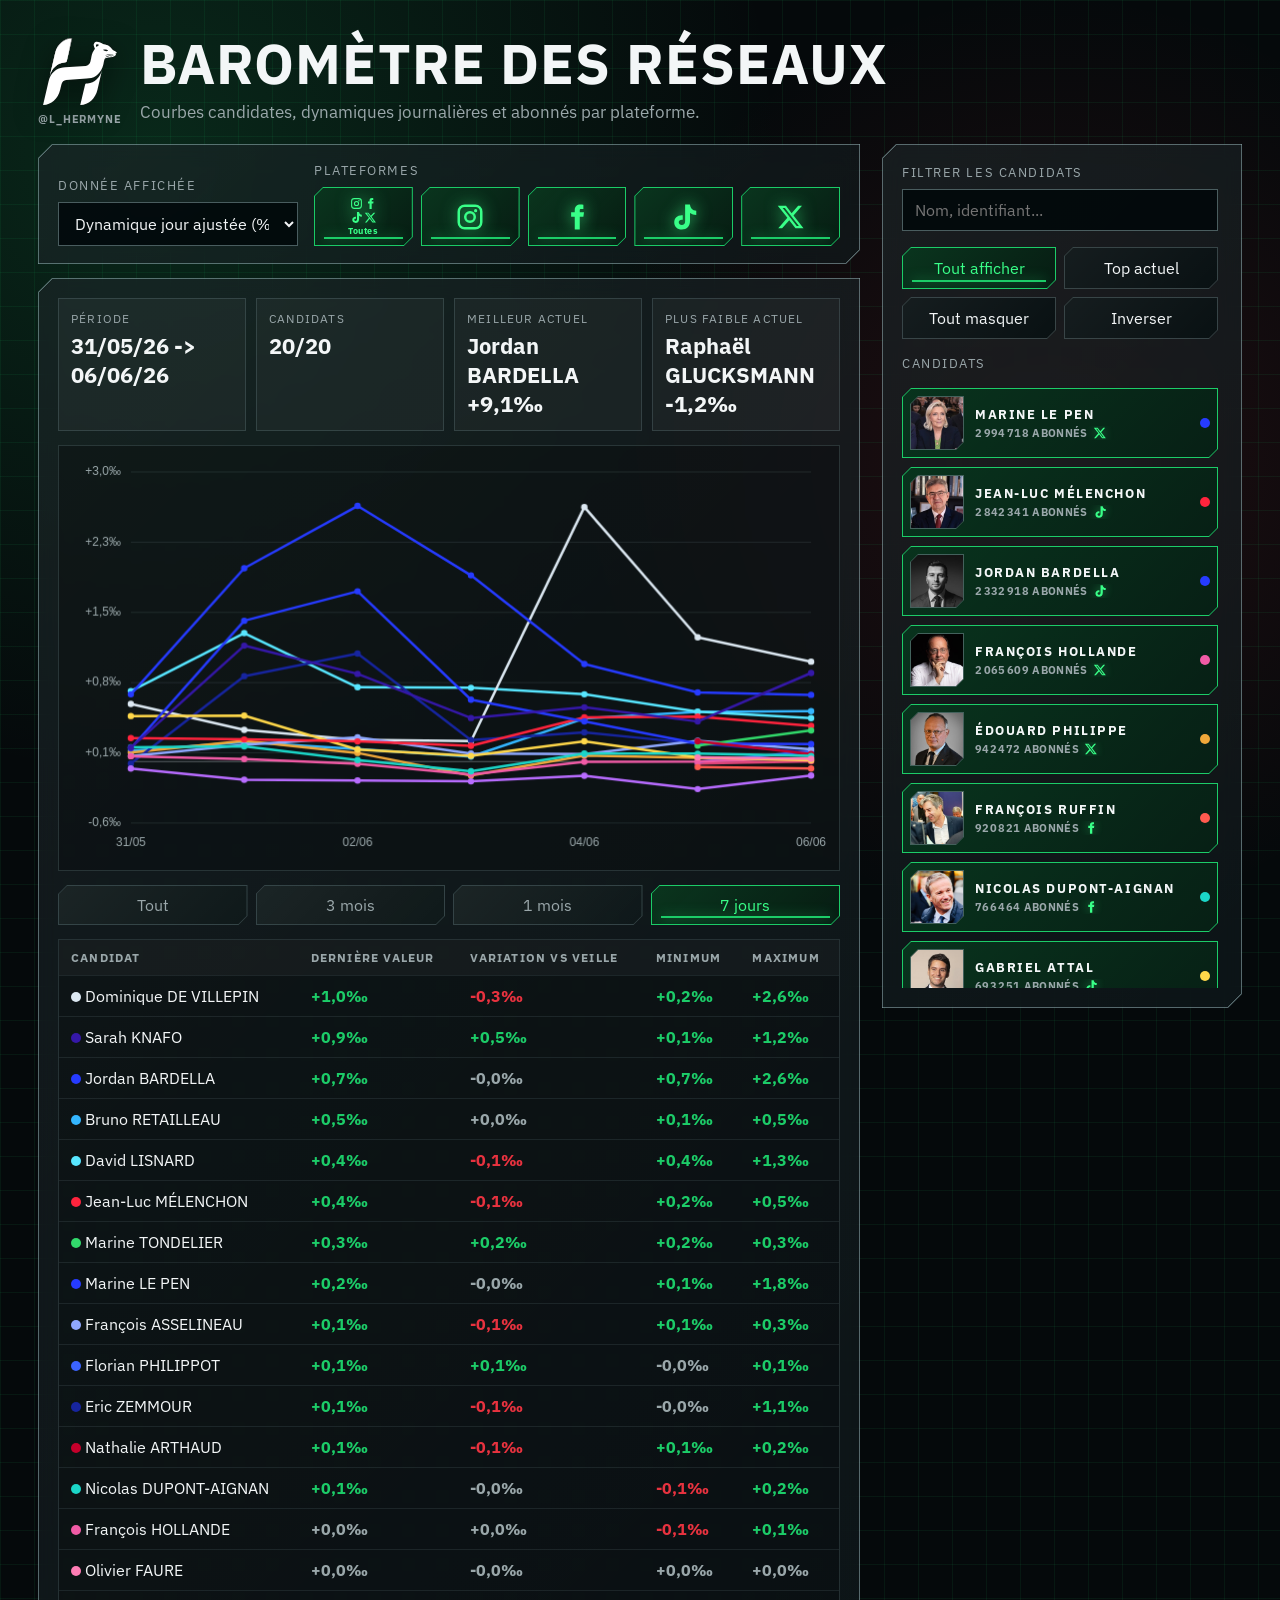
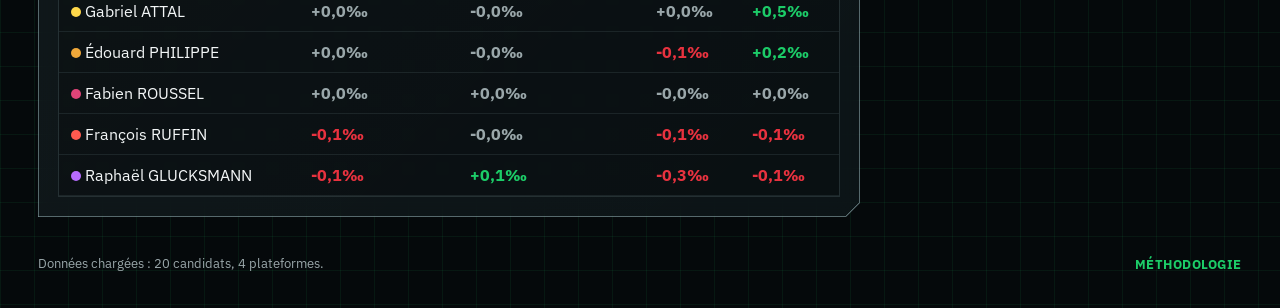
==== commit 7d51b0cb: "Update index.html" ====
--- a/index.html
+++ b/index.html
@@ -1222,7 +1222,7 @@
       sur Instagram, X, TikTok et Facebook.
     </p>
     <ul>
-      <li><strong>Dynamique jour ajustée</strong> : variation journalière en pour mille, pondérée par réseau, puis ajustée en log³ selon la plus grande audience sociale du candidat.</li>
+      <li><strong>Dynamique jour ajustée</strong> : variation en pour mille, pondérée par réseau chez le candidat, puis ajustée en log³ face au plus gros compte de la même plateforme.</li>
       <li><strong>Abonnés</strong> : nombre brut d'abonnés relevé dans les historiques disponibles.</li>
       <li><strong>Abonnés gagnés</strong> : variation absolue du nombre d'abonnés entre deux snapshots successifs.</li>
       <li><strong>Plateformes</strong> : les boutons permettent d'inclure ou d'exclure chaque réseau du calcul affiché.</li>
@@ -1440,14 +1440,6 @@
       return state.historyByDate?.[platform]?.[date] ?? null;
     }
 
-    function candidateSurfaceFollowers(candidateId, date) {
-      const followers = activePlatforms()
-        .map(platform => account(snapshotByDate(platform, date), candidateId)?.followers)
-        .filter(value => Number.isFinite(value) && value > 0);
-
-      return followers.length ? Math.max(...followers) : 0;
-    }
-
     function candidateSurfacePlatform(candidateId, date) {
       const platformValues = activePlatforms()
         .map(platform => ({
@@ -1460,6 +1452,22 @@
       return platformValues[0] || { platform: null, followers: 0 };
     }
 
+    function platformSurfaceFollowers(snapshot) {
+      const followers = Object.values(snapshot?.accounts || {})
+        .map(accountData => accountData?.followers)
+        .filter(value => Number.isFinite(value) && value > 0);
+
+      return followers.length ? Math.max(...followers) : 0;
+    }
+
+    function platformLogFactor(followers, snapshot) {
+      const platformSurface = platformSurfaceFollowers(snapshot);
+      if (!Number.isFinite(followers) || followers <= 0 || platformSurface <= 0) return 0;
+
+      const logRatio = Math.log1p(followers) / Math.log1p(platformSurface);
+      return logRatio ** 3;
+    }
+
     function latestDataDate() {
       const dates = allDates();
       return dates[dates.length - 1] || null;
@@ -1488,31 +1496,6 @@
         if (audienceDiff !== 0) return audienceDiff;
         return candidateName(a).localeCompare(candidateName(b), "fr");
       });
-    }
-
-    function globalSurfaceFollowers(date) {
-      const followers = [];
-      for (const platform of activePlatforms()) {
-        const snapshot = snapshotByDate(platform, date);
-        if (!snapshot?.accounts) continue;
-
-        for (const accountData of Object.values(snapshot.accounts)) {
-          const value = accountData?.followers;
-          if (Number.isFinite(value) && value > 0) followers.push(value);
-        }
-      }
-
-      return followers.length ? Math.max(...followers) : 0;
-    }
-
-    function surfaceLogFactor(candidateId, date) {
-      const candidateSurface = candidateSurfaceFollowers(candidateId, date);
-      const globalSurface = globalSurfaceFollowers(date);
-
-      if (candidateSurface <= 0 || globalSurface <= 0) return null;
-
-      const logRatio = Math.log1p(candidateSurface) / Math.log1p(globalSurface);
-      return logRatio ** 3;
     }
 
     function selectedPlatformValues(candidateId, date, previousDate, metric) {
@@ -1535,7 +1518,13 @@
         }
 
         const value = perMille(currentFollowers, previousFollowers);
-        if (value != null) values.push({ value, followers: currentFollowers });
+        if (value != null) {
+          values.push({
+            value,
+            followers: currentFollowers,
+            platformFactor: platformLogFactor(currentFollowers, current)
+          });
+        }
       }
 
       return values;
@@ -1560,17 +1549,12 @@
       let weightSum = 0;
       for (const item of values) {
         const weight = item.followers / maxFollowers;
-        weightedSum += item.value * weight;
+        weightedSum += item.value * (item.platformFactor ?? 1) * weight;
         weightSum += weight;
       }
 
       if (!weightSum) return null;
-
-      const weightedValue = weightedSum / weightSum;
-      if (metric !== "daily_adjusted") return weightedValue;
-
-      const surfaceFactor = surfaceLogFactor(candidateId, date);
-      return surfaceFactor == null ? null : weightedValue * surfaceFactor;
+      return weightedSum / weightSum;
     }
 
     function currentPeriodDates() {
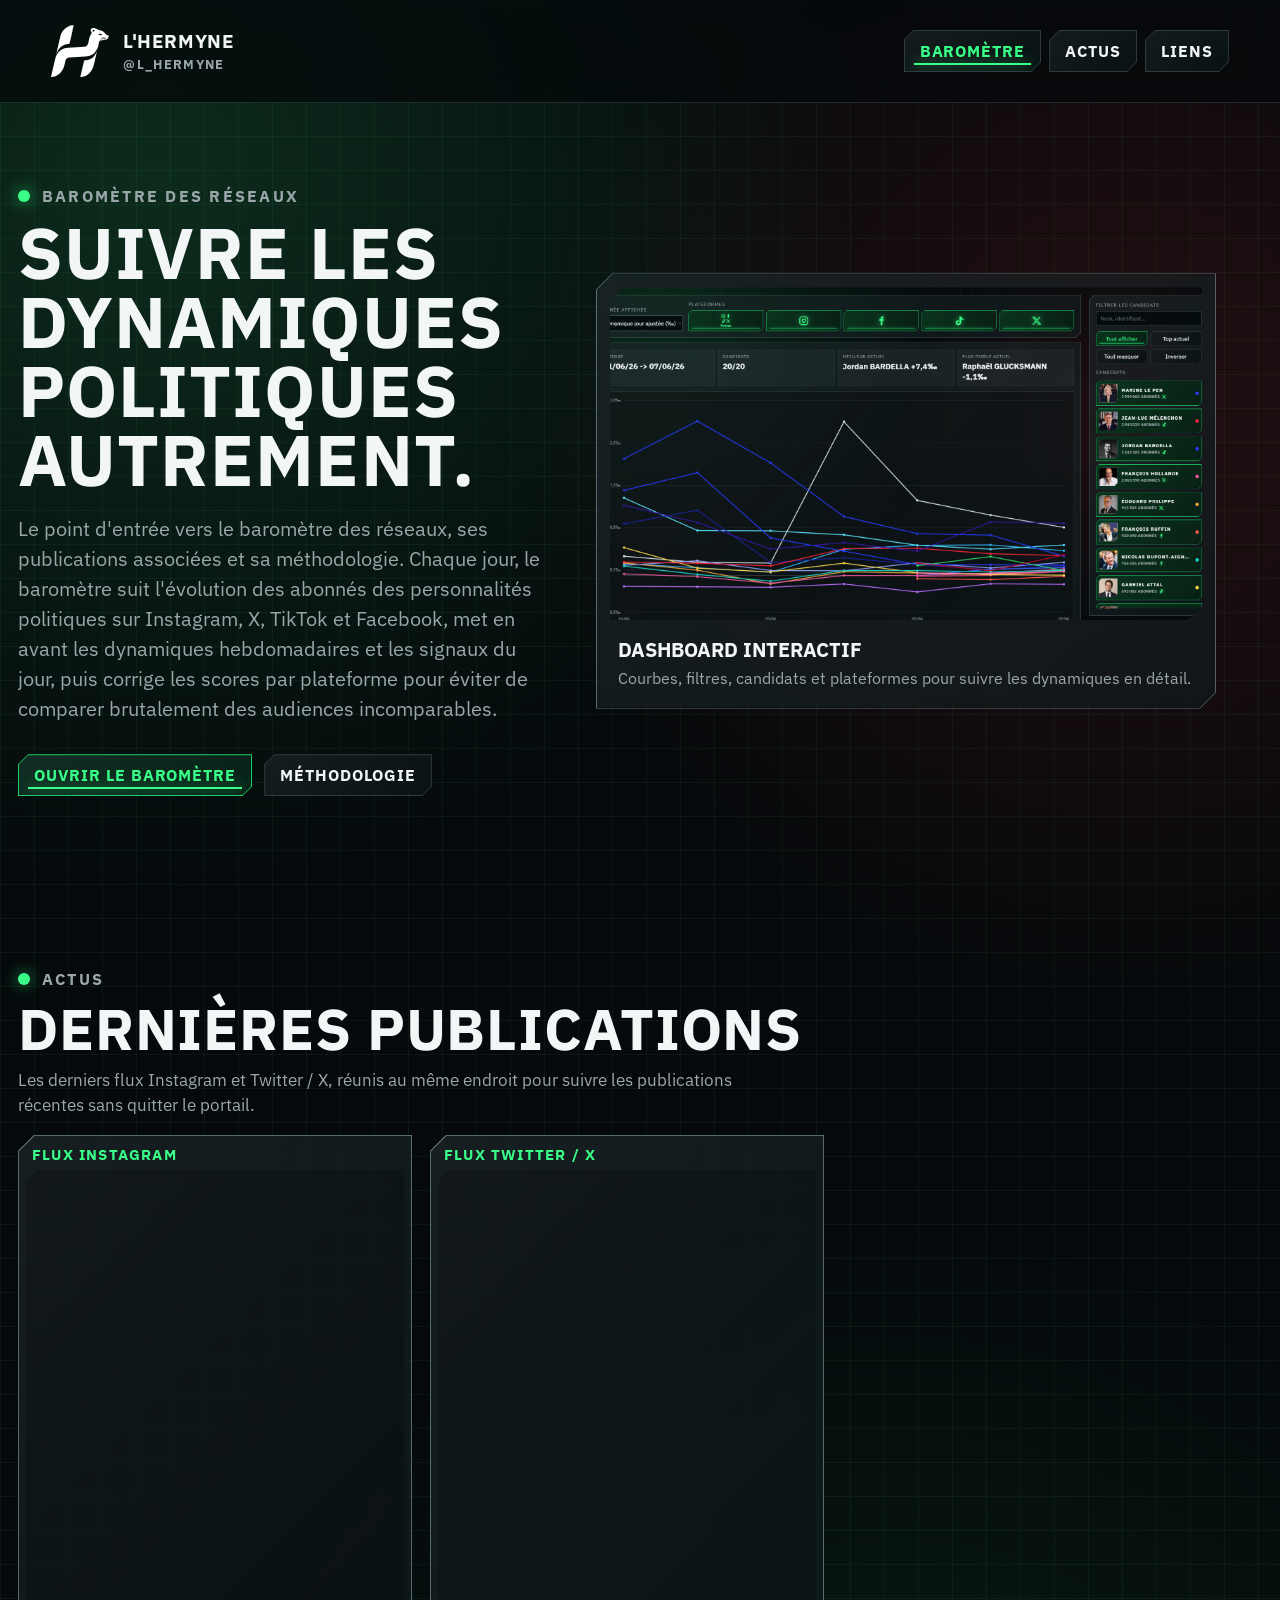
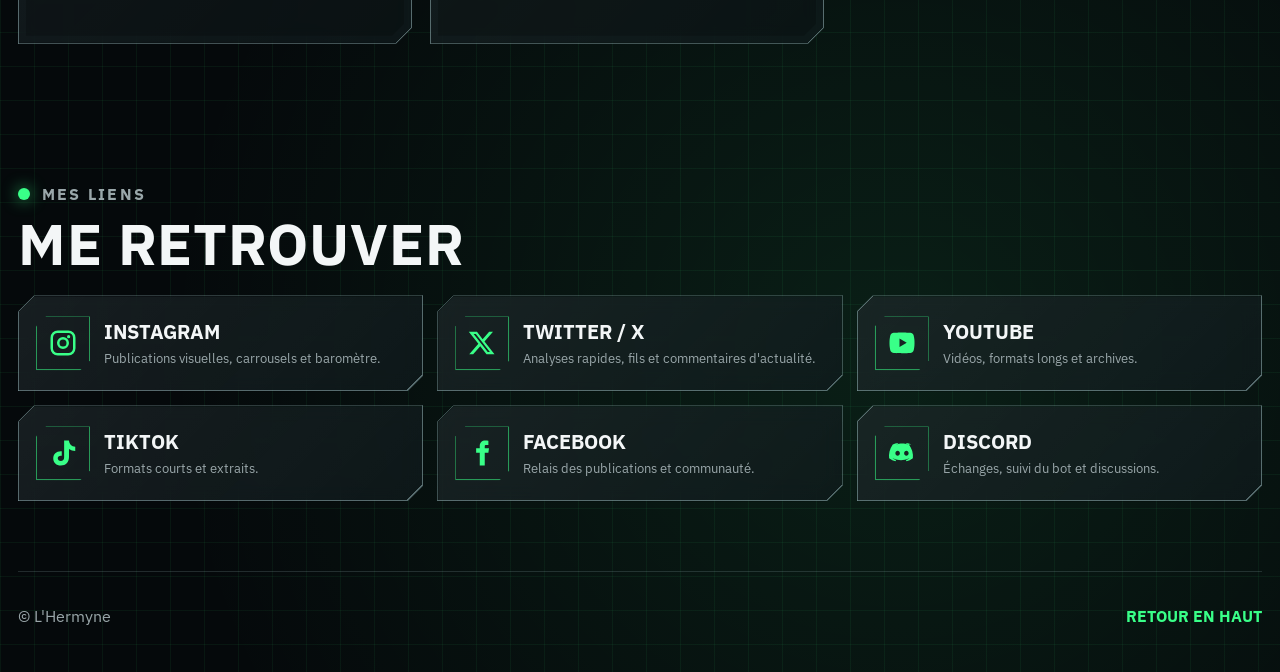
==== commit b46da5bb: "Add files via upload" ====
--- a/index.html
+++ b/index.html
@@ -3,2130 +3,168 @@
 <head>
   <meta charset="utf-8">
   <meta name="viewport" content="width=device-width, initial-scale=1">
-  <title>Baromètre des réseaux</title>
-  <link rel="icon" type="image/svg+xml" href="data/profile_pics/logo.svg">
+  <title>L'Hermyne - Baromètre des réseaux</title>
+  <meta name="description" content="Le portail de L'Hermyne : baromètre des réseaux, méthodologie, actualités et liens.">
+  <link rel="icon" type="image/svg+xml" href="assets/logo.svg">
   <link rel="preconnect" href="https://fonts.googleapis.com">
   <link rel="preconnect" href="https://fonts.gstatic.com" crossorigin>
   <link href="https://fonts.googleapis.com/css2?family=IBM+Plex+Sans:wght@400;500;600;700;800&display=swap" rel="stylesheet">
-  <style>
-    :root {
-      --bg: #05090b;
-      --panel: rgba(13, 24, 27, 0.62);
-      --panel-strong: rgba(18, 31, 35, 0.86);
-      --border: rgba(104, 128, 132, 0.55);
-      --text: #f3f6f7;
-      --muted: #9aa7aa;
-      --green: #1ccc68;
-      --red: #e8323f;
-      --yellow: #f1c84b;
-      --grid: rgba(28, 204, 104, 0.08);
-      --shadow: rgba(0, 0, 0, 0.45);
-    }
-
-    * {
-      box-sizing: border-box;
-    }
-
-    body {
-      margin: 0;
-      min-height: 100vh;
-      color: var(--text);
-      font-family: "IBM Plex Sans", "Segoe UI", Arial, sans-serif;
-      background:
-        linear-gradient(var(--grid) 1px, transparent 1px),
-        linear-gradient(90deg, var(--grid) 1px, transparent 1px),
-        radial-gradient(circle at 12% 8%, rgba(28, 204, 104, 0.16), transparent 30%),
-        radial-gradient(circle at 82% 24%, rgba(232, 50, 63, 0.12), transparent 26%),
-        var(--bg);
-      background-size: 34px 34px, 34px 34px, auto, auto, auto;
-    }
-
-    header {
-      padding: 34px 38px 18px;
-      display: flex;
-      align-items: center;
-      justify-content: space-between;
-      gap: 24px;
-    }
-
-    .brand-heading {
-      display: flex;
-      align-items: center;
-      gap: 18px;
-      min-width: 0;
-    }
-
-    .brand-link {
-      display: grid;
-      justify-items: center;
-      gap: 4px;
-      color: var(--text);
-      text-decoration: none;
-      flex: 0 0 auto;
-    }
-
-    .brand-logo-mark {
-      width: 74px;
-      height: 74px;
-      display: block;
-      background-image: url("data/profile_pics/logo.svg");
-      background-repeat: no-repeat;
-      background-size: contain;
-      background-position: center;
-      filter: drop-shadow(0 8px 14px rgba(0, 0, 0, 0.55));
-      transition: filter 180ms ease, transform 180ms ease;
-    }
-
-    .brand-handle {
-      color: var(--muted);
-      font-size: 11px;
-      font-weight: 800;
-      letter-spacing: 0.08em;
-      transition: color 180ms ease, text-shadow 180ms ease;
-    }
-
-    .brand-link:hover .brand-logo-mark {
-      filter:
-        drop-shadow(0 8px 14px rgba(0, 0, 0, 0.55))
-        drop-shadow(0 0 10px rgba(57, 255, 136, 0.76))
-        drop-shadow(0 0 22px rgba(57, 255, 136, 0.42));
-      transform: translateY(-1px);
-    }
-
-    .brand-link:hover .brand-handle {
-      color: #39ff88;
-      text-shadow: 0 0 8px rgba(57, 255, 136, 0.72);
-    }
-
-    h1 {
-      margin: 0;
-      font-size: clamp(32px, 5vw, 56px);
-      line-height: 0.95;
-      letter-spacing: 0.02em;
-      text-transform: uppercase;
-    }
-
-    .subtitle {
-      margin-top: 10px;
-      color: var(--muted);
-      font-size: 17px;
-    }
-
-    .status {
-      max-width: 520px;
-      color: var(--muted);
-      text-align: right;
-      line-height: 1.45;
-    }
-
-    .site-footer {
-      padding: 0 38px 34px;
-      display: flex;
-      flex-wrap: wrap;
-      align-items: center;
-      justify-content: space-between;
-      gap: 12px 20px;
-      color: var(--muted);
-      font-size: 13px;
-    }
-
-    .site-footer .status {
-      max-width: none;
-      text-align: left;
-    }
-
-    .footer-actions {
-      display: flex;
-      flex-wrap: wrap;
-      align-items: center;
-      justify-content: flex-end;
-      gap: 10px 14px;
-    }
-
-    .footer-link {
-      width: auto;
-      min-height: 0;
-      padding: 0;
-      border: 0;
-      background: transparent;
-      color: var(--green);
-      font: inherit;
-      font-weight: 700;
-      letter-spacing: 0.04em;
-      text-transform: uppercase;
-      cursor: pointer;
-      text-decoration: none;
-      clip-path: none;
-    }
-
-    .footer-link::before,
-    .footer-link::after {
-      display: none;
-    }
-
-    .footer-link:hover {
-      color: #39ff88;
-      text-shadow: 0 0 10px rgba(57, 255, 136, 0.5);
-      transform: none;
-    }
-
-    .methodology-dialog {
-      width: min(720px, calc(100vw - 28px));
-      max-height: min(760px, calc(100vh - 28px));
-      color: var(--text);
-      background:
-        linear-gradient(135deg, rgba(255, 255, 255, 0.055), rgba(255, 255, 255, 0.015)),
-        rgba(8, 18, 21, 0.96);
-      border: 1px solid rgba(126, 152, 156, 0.72);
-      box-shadow: 0 24px 80px rgba(0, 0, 0, 0.68);
-      padding: 24px;
-    }
-
-    .methodology-dialog::backdrop {
-      background: rgba(0, 0, 0, 0.64);
-      backdrop-filter: blur(4px);
-    }
-
-    .methodology-dialog h2 {
-      margin: 0 0 12px;
-      color: #39ff88;
-      text-transform: uppercase;
-      letter-spacing: 0.04em;
-    }
-
-    .methodology-dialog p,
-    .methodology-dialog li {
-      color: var(--muted);
-      line-height: 1.55;
-    }
-
-    .methodology-dialog strong {
-      color: var(--text);
-    }
-
-    .methodology-dialog ul {
-      padding-left: 20px;
-    }
-
-    .methodology-dialog .dialog-close {
-      margin-top: 12px;
-      max-width: 180px;
-    }
-
-    main {
-      padding: 0 38px 38px;
-      display: grid;
-      grid-template-columns: minmax(0, 1fr) minmax(310px, 360px);
-      gap: 22px;
-    }
-
-    .panel {
-      --panel-corner: 14px;
-      --panel-inner-corner: 13px;
-      --panel-border-color: rgba(126, 152, 156, 0.68);
-      background: transparent;
-      border: 0;
-      box-shadow: 0 24px 70px var(--shadow);
-      clip-path: polygon(var(--panel-corner) 0, 100% 0, 100% calc(100% - var(--panel-corner)), calc(100% - var(--panel-corner)) 100%, 0 100%, 0 var(--panel-corner));
-      position: relative;
-      isolation: isolate;
-    }
-
-    .panel > * {
-      position: relative;
-      z-index: 2;
-    }
-
-    .panel::before {
-      content: "";
-      position: absolute;
-      inset: 1px;
-      background:
-        linear-gradient(135deg, rgba(255, 255, 255, 0.045), rgba(255, 255, 255, 0.01)),
-        var(--panel);
-      clip-path: polygon(var(--panel-inner-corner) 0, 100% 0, 100% calc(100% - var(--panel-inner-corner)), calc(100% - var(--panel-inner-corner)) 100%, 0 100%, 0 var(--panel-inner-corner));
-      pointer-events: none;
-      z-index: 0;
-      backdrop-filter: blur(10px);
-      -webkit-backdrop-filter: blur(10px);
-    }
-
-    .panel::after {
-      content: "";
-      position: absolute;
-      inset: 0;
-      pointer-events: none;
-      z-index: 1;
-      background:
-        linear-gradient(135deg, transparent calc(50% - 0.75px), var(--panel-border-color) calc(50% - 0.75px), var(--panel-border-color) calc(50% + 0.75px), transparent calc(50% + 0.75px)) top left / var(--panel-corner) var(--panel-corner) no-repeat,
-        linear-gradient(135deg, transparent calc(50% - 0.75px), var(--panel-border-color) calc(50% - 0.75px), var(--panel-border-color) calc(50% + 0.75px), transparent calc(50% + 0.75px)) bottom right / var(--panel-corner) var(--panel-corner) no-repeat,
-        linear-gradient(var(--panel-border-color), var(--panel-border-color)) top left var(--panel-corner) / calc(100% - var(--panel-corner)) 1px no-repeat,
-        linear-gradient(var(--panel-border-color), var(--panel-border-color)) top right / 1px calc(100% - var(--panel-corner)) no-repeat,
-        linear-gradient(var(--panel-border-color), var(--panel-border-color)) bottom left / calc(100% - var(--panel-corner)) 1px no-repeat,
-        linear-gradient(var(--panel-border-color), var(--panel-border-color)) bottom left / 1px calc(100% - var(--panel-corner)) no-repeat;
-    }
-
-    .filters-panel {
-      padding: 18px 20px;
-      display: grid;
-      grid-template-columns: minmax(190px, 240px) minmax(360px, 1fr);
-      align-items: end;
-      gap: 16px;
-    }
-
-    .candidate-panel {
-      padding: 20px;
-      align-self: start;
-      position: sticky;
-      top: 18px;
-      max-height: calc(100vh - 36px);
-      overflow: hidden;
-    }
-
-    .candidate-panel-scroll {
-      max-height: calc(100vh - 76px);
-      overflow: auto;
-      padding-right: 4px;
-    }
-
-    .chart-panel {
-      padding: 20px;
-      min-height: 660px;
-      display: grid;
-      grid-template-rows: auto minmax(420px, 1fr) auto;
-      gap: 14px;
-    }
-
-    .main-column {
-      display: grid;
-      gap: 14px;
-      min-width: 0;
-    }
-
-    .row {
-      display: grid;
-      gap: 8px;
-      margin-bottom: 16px;
-    }
-
-    .filters-panel .row,
-    .candidate-panel .row {
-      margin-bottom: 0;
-    }
-
-    .candidate-panel .row + .row {
-      margin-top: 16px;
-    }
-
-    label {
-      color: var(--muted);
-      font-size: 13px;
-      text-transform: uppercase;
-      letter-spacing: 0.12em;
-    }
-
-    select,
-    input[type="search"],
-    input[type="file"],
-    button {
-      width: 100%;
-      color: var(--text);
-      background: rgba(1, 8, 10, 0.85);
-      border: 1px solid rgba(104, 128, 132, 0.7);
-      border-radius: 0;
-      padding: 10px 12px;
-      font: inherit;
-    }
-
-    button {
-      cursor: pointer;
-      transition: border-color 0.15s ease, color 0.15s ease, transform 0.15s ease;
-    }
-
-    button:hover {
-      color: var(--green);
-      border-color: var(--green);
-      transform: translateY(-1px);
-    }
-
-    button,
-    select,
-    input {
-      min-height: 42px;
-    }
-
-    .button-grid {
-      display: grid;
-      grid-template-columns: 1fr 1fr;
-      gap: 8px;
-    }
-
-    .selection-button {
-      position: relative;
-      overflow: hidden;
-      border: 0;
-      background: rgba(104, 128, 132, 0.42);
-      clip-path: polygon(9px 0, 100% 0, 100% calc(100% - 9px), calc(100% - 9px) 100%, 0 100%, 0 9px);
-      isolation: isolate;
-    }
-
-    .selection-button::before {
-      content: "";
-      position: absolute;
-      inset: 1px;
-      background:
-        linear-gradient(135deg, rgba(255, 255, 255, 0.065), rgba(255, 255, 255, 0.015)),
-        rgba(1, 8, 10, 0.9);
-      clip-path: polygon(8px 0, 100% 0, 100% calc(100% - 8px), calc(100% - 8px) 100%, 0 100%, 0 8px);
-      pointer-events: none;
-      z-index: 0;
-    }
-
-    .selection-button::after {
-      content: "";
-      position: absolute;
-      left: 10px;
-      right: 10px;
-      bottom: 7px;
-      height: 2px;
-      background: transparent;
-      transition: background 0.15s ease, box-shadow 0.15s ease;
-      z-index: 1;
-    }
-
-    .selection-button > span {
-      position: relative;
-      z-index: 2;
-    }
-
-    .selection-button.active {
-      color: #39ff88;
-      background: var(--green);
-      box-shadow: 0 0 12px rgba(28, 204, 104, 0.12);
-    }
-
-    .selection-button.active::before {
-      background:
-        linear-gradient(135deg, rgba(57, 255, 136, 0.12), rgba(255, 255, 255, 0.015)),
-        rgba(2, 14, 10, 0.94);
-    }
-
-    .selection-button.active::after {
-      background: var(--green);
-      box-shadow: 0 0 12px rgba(28, 204, 104, 0.7);
-    }
-
-    .platform-toggle {
-      display: grid;
-      grid-template-columns: repeat(5, minmax(0, 1fr));
-      gap: 8px;
-    }
-
-    .platform-button {
-      display: grid;
-      place-items: center;
-      min-height: 54px;
-      position: relative;
-      overflow: hidden;
-      color: var(--text);
-      border: 0;
-      background: rgba(104, 128, 132, 0.42);
-      clip-path: polygon(9px 0, 100% 0, 100% calc(100% - 9px), calc(100% - 9px) 100%, 0 100%, 0 9px);
-      isolation: isolate;
-      opacity: 0.62;
-    }
-
-    .platform-button::before {
-      content: "";
-      position: absolute;
-      inset: 1px;
-      background:
-        linear-gradient(135deg, rgba(255, 255, 255, 0.055), rgba(255, 255, 255, 0.015)),
-        rgba(1, 8, 10, 0.85);
-      clip-path: polygon(8px 0, 100% 0, 100% calc(100% - 8px), calc(100% - 8px) 100%, 0 100%, 0 8px);
-      pointer-events: none;
-      z-index: 0;
-    }
-
-    .platform-button::after {
-      content: "";
-      position: absolute;
-      left: 10px;
-      right: 10px;
-      bottom: 7px;
-      height: 2px;
-      background: transparent;
-      transition: background 0.15s ease, box-shadow 0.15s ease;
-      z-index: 1;
-    }
-
-    .platform-button.active {
-      color: #39ff88;
-      background: var(--green);
-      box-shadow: inset 0 0 22px rgba(28, 204, 104, 0.08);
-      opacity: 1;
-    }
-
-    .platform-button.active::before {
-      background:
-        linear-gradient(135deg, rgba(57, 255, 136, 0.12), rgba(255, 255, 255, 0.015)),
-        rgba(2, 14, 10, 0.94);
-    }
-
-    .platform-button.active::after {
-      background: var(--green);
-      box-shadow: 0 0 12px rgba(28, 204, 104, 0.7);
-    }
-
-    .platform-button.all-platforms {
-      grid-template-rows: 1fr auto;
-      gap: 1px;
-      font-weight: 900;
-      font-size: 9px;
-      letter-spacing: 0.06em;
-    }
-
-    .all-platform-icons {
-      display: grid;
-      grid-template-columns: repeat(2, 13px);
-      gap: 1px;
-    }
-
-    .all-platform-icons svg {
-      width: 13px;
-      height: 13px;
-      fill: currentColor;
-    }
-
-    .platform-icon {
-      display: grid;
-      place-items: center;
-      width: 30px;
-      height: 30px;
-      font-weight: 900;
-      line-height: 1;
-    }
-
-    .platform-icon svg {
-      width: 30px;
-      height: 30px;
-      fill: currentColor;
-    }
-
-    .platform-button > span {
-      position: relative;
-      z-index: 2;
-    }
-
-    .platform-button.active .platform-icon,
-    .platform-button.active .all-platform-icons {
-      color: #39ff88;
-      filter: drop-shadow(0 0 8px rgba(57, 255, 136, 0.72));
-    }
-
-    .candidate-list {
-      display: grid;
-      gap: 9px;
-      margin-top: 8px;
-    }
-
-    .candidate {
-      display: grid;
-      grid-template-columns: 54px minmax(0, 1fr) auto;
-      align-items: center;
-      gap: 11px;
-      padding: 8px;
-      position: relative;
-      background: rgba(104, 128, 132, 0.42);
-      border: 0;
-      color: var(--text);
-      clip-path: polygon(9px 0, 100% 0, 100% calc(100% - 9px), calc(100% - 9px) 100%, 0 100%, 0 9px);
-      isolation: isolate;
-      transition: border-color 0.15s ease, background 0.15s ease, color 0.15s ease, opacity 0.15s ease;
-    }
-
-    .candidate > * {
-      position: relative;
-      z-index: 2;
-    }
-
-    .candidate::before {
-      content: "";
-      position: absolute;
-      inset: 1px;
-      clip-path: polygon(8px 0, 100% 0, 100% calc(100% - 8px), calc(100% - 8px) 100%, 0 100%, 0 8px);
-      pointer-events: none;
-      background:
-        linear-gradient(135deg, rgba(255, 255, 255, 0.055), rgba(255, 255, 255, 0.015)),
-        rgba(1, 8, 10, 0.85);
-      z-index: 0;
-    }
-
-    .candidate {
-      cursor: pointer;
-    }
-
-    .candidate input {
-      position: absolute;
-      opacity: 0;
-      pointer-events: none;
-    }
-
-    .candidate.active {
-      background: var(--green);
-      color: var(--text);
-    }
-
-    .candidate.active::before {
-      background:
-        linear-gradient(135deg, rgba(57, 255, 136, 0.1), rgba(255, 255, 255, 0.015)),
-        rgba(2, 14, 10, 0.92);
-    }
-
-    .candidate:not(.active) {
-      color: var(--muted);
-      opacity: 0.78;
-    }
-
-    .candidate-photo-frame {
-      width: 54px;
-      height: 54px;
-      display: block;
-      position: relative;
-      background: rgba(104, 128, 132, 0.62);
-      clip-path: polygon(8px 0, 100% 0, 100% calc(100% - 8px), calc(100% - 8px) 100%, 0 100%, 0 8px);
-      isolation: isolate;
-    }
-
-    .candidate-photo {
-      position: absolute;
-      inset: 1px;
-      width: calc(100% - 2px);
-      height: calc(100% - 2px);
-      object-fit: cover;
-      background: rgba(0, 0, 0, 0.55);
-      border: 0;
-      clip-path: polygon(7px 0, 100% 0, 100% calc(100% - 7px), calc(100% - 7px) 100%, 0 100%, 0 7px);
-    }
-
-    .candidate-photo-fallback {
-      display: grid;
-      place-items: center;
-      font-size: 17px;
-      font-weight: 900;
-      letter-spacing: 0.04em;
-      color: var(--muted);
-    }
-
-    .candidate input {
-      accent-color: var(--green);
-    }
-
-    .candidate-name {
-      display: block;
-      overflow: hidden;
-      white-space: nowrap;
-      text-overflow: ellipsis;
-      font-weight: 700;
-    }
-
-    .candidate-meta {
-      display: flex;
-      align-items: center;
-      gap: 5px;
-      margin-top: 3px;
-      overflow: hidden;
-      white-space: nowrap;
-      text-overflow: ellipsis;
-      color: var(--muted);
-      font-size: 11px;
-      font-weight: 700;
-      letter-spacing: 0.03em;
-    }
-
-    .candidate-meta-label {
-      min-width: 0;
-      overflow: hidden;
-      text-overflow: ellipsis;
-    }
-
-    .candidate-meta-icon {
-      display: inline-grid;
-      place-items: center;
-      width: 14px;
-      height: 14px;
-      flex: 0 0 auto;
-      color: #39ff88;
-      filter: drop-shadow(0 0 5px rgba(57, 255, 136, 0.45));
-    }
-
-    .candidate-meta-icon svg {
-      width: 14px;
-      height: 14px;
-      fill: currentColor;
-    }
-
-    .dot {
-      width: 10px;
-      height: 10px;
-      border-radius: 99px;
-      display: inline-block;
-    }
-
-    .kpis {
-      display: grid;
-      grid-template-columns: repeat(4, minmax(0, 1fr));
-      gap: 10px;
-    }
-
-    .kpi {
-      padding: 12px;
-      background: rgba(255, 255, 255, 0.035);
-      border: 1px solid rgba(104, 128, 132, 0.32);
-    }
-
-    .kpi span {
-      display: block;
-      color: var(--muted);
-      font-size: 12px;
-      text-transform: uppercase;
-      letter-spacing: 0.1em;
-    }
-
-    .kpi strong {
-      display: block;
-      margin-top: 5px;
-      font-size: 22px;
-    }
-
-    .chart-wrap {
-      position: relative;
-      min-height: 420px;
-      background: rgba(0, 0, 0, 0.25);
-      border: 1px solid rgba(104, 128, 132, 0.3);
-    }
-
-    .range-toggle {
-      display: grid;
-      grid-template-columns: repeat(4, minmax(0, 1fr));
-      gap: 8px;
-    }
-
-    .range-button {
-      min-height: 40px;
-      color: var(--muted);
-      position: relative;
-      overflow: hidden;
-      border: 0;
-      background: rgba(104, 128, 132, 0.42);
-      clip-path: polygon(9px 0, 100% 0, 100% calc(100% - 9px), calc(100% - 9px) 100%, 0 100%, 0 9px);
-      isolation: isolate;
-    }
-
-    .range-button::before {
-      content: "";
-      position: absolute;
-      inset: 1px;
-      background:
-        linear-gradient(135deg, rgba(255, 255, 255, 0.065), rgba(255, 255, 255, 0.015)),
-        rgba(1, 8, 10, 0.78);
-      clip-path: polygon(8px 0, 100% 0, 100% calc(100% - 8px), calc(100% - 8px) 100%, 0 100%, 0 8px);
-      pointer-events: none;
-      z-index: 0;
-    }
-
-    .range-button::after {
-      content: "";
-      position: absolute;
-      left: 10px;
-      right: 10px;
-      bottom: 7px;
-      height: 2px;
-      background: transparent;
-      transition: background 0.15s ease, box-shadow 0.15s ease;
-      z-index: 1;
-    }
-
-    .range-button > span {
-      position: relative;
-      z-index: 2;
-    }
-
-    .range-button.active {
-      color: #39ff88;
-      background: var(--green);
-    }
-
-    .range-button.active::before {
-      background:
-        linear-gradient(135deg, rgba(57, 255, 136, 0.12), rgba(255, 255, 255, 0.015)),
-        rgba(2, 14, 10, 0.94);
-    }
-
-    .range-button.active::after {
-      background: var(--green);
-      box-shadow: 0 0 12px rgba(28, 204, 104, 0.7);
-    }
-
-    canvas {
-      width: 100%;
-      height: 100%;
-      display: block;
-      cursor: crosshair;
-      touch-action: manipulation;
-    }
-
-    .tooltip {
-      position: absolute;
-      pointer-events: none;
-      min-width: 190px;
-      max-width: 280px;
-      padding: 10px 12px;
-      border: 1px solid rgba(104, 128, 132, 0.62);
-      background: rgba(2, 8, 10, 0.94);
-      box-shadow: 0 14px 36px rgba(0, 0, 0, 0.38);
-      color: var(--text);
-      font-size: 13px;
-      line-height: 1.45;
-      display: none;
-      z-index: 10;
-    }
-
-    .table-wrap {
-      overflow: auto;
-      border: 1px solid rgba(104, 128, 132, 0.28);
-      background: rgba(0, 0, 0, 0.2);
-      -webkit-overflow-scrolling: touch;
-    }
-
-    table {
-      width: 100%;
-      border-collapse: collapse;
-      min-width: 720px;
-    }
-
-    th,
-    td {
-      padding: 10px 12px;
-      border-bottom: 1px solid rgba(104, 128, 132, 0.18);
-      text-align: left;
-      white-space: nowrap;
-    }
-
-    th {
-      color: var(--muted);
-      font-size: 12px;
-      text-transform: uppercase;
-      letter-spacing: 0.1em;
-      background: rgba(255, 255, 255, 0.035);
-    }
-
-    .positive {
-      color: var(--green);
-      font-weight: 800;
-    }
-
-    .negative {
-      color: var(--red);
-      font-weight: 800;
-    }
-
-    .neutral {
-      color: var(--muted);
-      font-weight: 800;
-    }
-
-    .notice {
-      display: none;
-      margin-bottom: 16px;
-      padding: 12px;
-      border: 1px solid rgba(241, 200, 75, 0.5);
-      background: rgba(241, 200, 75, 0.08);
-      color: #f5df95;
-      line-height: 1.45;
-    }
-
-    .filters-panel .notice {
-      grid-column: 1 / -1;
-      margin-bottom: 0;
-    }
-
-    .notice.visible {
-      display: block;
-    }
-
-    .small {
-      color: var(--muted);
-      font-size: 13px;
-      line-height: 1.45;
-    }
-
-    @media (max-width: 980px) {
-      header {
-        display: grid;
-        align-items: start;
-      }
-
-      .status {
-        margin-top: 14px;
-        text-align: left;
-      }
-
-      main {
-        grid-template-columns: 1fr;
-      }
-
-      .filters-panel {
-        grid-template-columns: 1fr;
-      }
-
-      .candidate-panel {
-        position: static;
-        max-height: none;
-      }
-
-      .candidate-panel-scroll {
-        max-height: none;
-        overflow: visible;
-        padding-right: 0;
-      }
-
-      .kpis {
-        grid-template-columns: repeat(2, minmax(0, 1fr));
-      }
-    }
-
-    @media (max-width: 640px) {
-      body {
-        background-size: 26px 26px, 26px 26px, auto, auto, auto;
-      }
-
-      header {
-        padding: 22px 14px 14px;
-      }
-
-      h1 {
-        font-size: clamp(25px, 8vw, 32px);
-        line-height: 0.88;
-      }
-
-      h1 .title-line {
-        display: block;
-        white-space: nowrap;
-      }
-
-      .brand-heading {
-        align-items: flex-start;
-        gap: 12px;
-      }
-
-      .brand-logo-mark {
-        width: 56px;
-        height: 56px;
-        background-size: contain;
-      }
-
-      .subtitle {
-        font-size: 14px;
-      }
-
-      .status {
-        font-size: 13px;
-      }
-
-      .site-footer {
-        padding: 0 12px 22px;
-        align-items: flex-start;
-        flex-direction: column;
-      }
-
-      .footer-actions {
-        justify-content: flex-start;
-      }
-
-      .methodology-dialog {
-        padding: 18px;
-      }
-
-      main {
-        padding: 0 10px 18px;
-        gap: 12px;
-      }
-
-      .panel {
-        --panel-corner: 10px;
-        --panel-inner-corner: 9px;
-      }
-
-      .filters-panel,
-      .candidate-panel,
-      .chart-panel {
-        padding: 12px;
-      }
-
-      .candidate-panel {
-        --panel-border-color: rgba(126, 152, 156, 0.72);
-        box-shadow: 0 18px 48px rgba(0, 0, 0, 0.42);
-      }
-
-      .candidate-panel::before {
-        background:
-          linear-gradient(135deg, rgba(255, 255, 255, 0.05), rgba(255, 255, 255, 0.012)),
-          rgba(13, 24, 27, 0.72);
-      }
-
-      .chart-panel {
-        min-height: 0;
-        grid-template-rows: auto 54vh auto;
-      }
-
-      .chart-wrap {
-        min-height: 360px;
-      }
-
-      .row {
-        margin-bottom: 12px;
-      }
-
-      label {
-        font-size: 11px;
-        letter-spacing: 0.09em;
-      }
-
-      select,
-      input[type="search"],
-      input[type="file"],
-      button {
-        min-height: 46px;
-        padding: 11px 12px;
-        font-size: 16px;
-      }
-
-      .button-grid {
-        grid-template-columns: 1fr;
-      }
-
-      .platform-toggle {
-        grid-template-columns: repeat(5, minmax(48px, 1fr));
-      }
-
-      .platform-button {
-        min-height: 50px;
-      }
-
-      .selection-button {
-        min-height: 50px;
-      }
-
-      .candidate-list {
-        grid-template-columns: 1fr;
-        max-height: none;
-        overflow: visible;
-        padding-right: 0;
-      }
-
-      .candidate {
-        grid-template-columns: 58px minmax(0, 1fr) auto;
-        min-height: 74px;
-        padding: 8px 10px;
-        gap: 10px;
-      }
-
-      .candidate-photo-frame {
-        width: 58px;
-        height: 58px;
-        aspect-ratio: 1 / 1;
-      }
-
-      .candidate-photo {
-        object-fit: contain;
-      }
-
-      .range-toggle {
-        grid-template-columns: repeat(2, minmax(0, 1fr));
-      }
-
-      .kpis {
-        grid-template-columns: 1fr;
-        gap: 8px;
-      }
-
-      .kpi {
-        padding: 10px;
-      }
-
-      .kpi strong {
-        font-size: 18px;
-        line-height: 1.25;
-      }
-
-      .table-wrap {
-        margin: 0 -2px;
-      }
-
-      table {
-        min-width: 640px;
-      }
-
-      th,
-      td {
-        padding: 9px 10px;
-        font-size: 13px;
-      }
-    }
-
-    @media (max-width: 420px) {
-      .chart-panel {
-        grid-template-rows: auto 50vh auto;
-      }
-
-      .chart-wrap {
-        min-height: 330px;
-      }
-
-      table {
-        min-width: 590px;
-      }
-    }
-  </style>
+  <link rel="stylesheet" href="styles.css">
 </head>
 <body>
-  <header>
-    <div class="brand-heading">
-      <a class="brand-link" href="https://www.instagram.com/l_hermyne/" target="_blank" rel="noopener" aria-label="Ouvrir Instagram @L_HERMYNE">
-        <span class="brand-logo-mark" aria-hidden="true"></span>
-        <span class="brand-handle">@L_HERMYNE</span>
-      </a>
-      <div>
-        <h1><span class="title-line">Baromètre</span> <span class="title-line">des réseaux</span></h1>
-        <div class="subtitle">Courbes candidates, dynamiques journalières et abonnés par plateforme.</div>
-      </div>
-    </div>
+  <header class="site-header">
+    <a class="brand" href="#accueil" aria-label="Retour a l'accueil">
+      <img src="assets/logo.svg" alt="" class="brand-logo">
+      <span class="brand-text">
+        <strong>L'Hermyne</strong>
+        <small>@L_HERMYNE</small>
+      </span>
+    </a>
+
+    <nav class="nav" aria-label="Navigation principale">
+      <a href="#accueil">Baromètre</a>
+      <a href="#actus">Actus</a>
+      <a href="#liens">Liens</a>
+    </nav>
   </header>
 
   <main>
-    <div class="main-column">
-      <section class="panel filters-panel">
-        <div class="notice" id="fileNotice">
-          Lecture automatique bloquée par le navigateur. Ouvre la page via un petit serveur local ou héberge-la avec ses fichiers JSON.
+    <section id="accueil" class="hero">
+      <div class="hero-copy">
+        <p class="eyebrow"><span></span> Baromètre des réseaux</p>
+        <h1>Suivre les dynamiques politiques autrement.</h1>
+        <p class="lead">
+          Le point d'entrée vers le baromètre des réseaux, ses publications associées
+          et sa méthodologie. Chaque jour, le baromètre suit l'évolution des abonnés
+          des personnalités politiques sur Instagram, X, TikTok et Facebook, met en
+          avant les dynamiques hebdomadaires et les signaux du jour, puis corrige les
+          scores par plateforme pour éviter de comparer brutalement des audiences
+          incomparables.
+        </p>
+        <div class="hero-actions">
+          <a class="button primary" href="monitor_dashboard.html">Ouvrir le baromètre</a>
+          <a class="button" href="monitor_dashboard.html#methodologie">Méthodologie</a>
         </div>
+      </div>
 
-        <div class="row">
-          <label for="metric">Donnée affichée</label>
-          <select id="metric">
-            <option value="daily_adjusted">Dynamique jour ajustée (‰)</option>
-            <option value="followers">Abonnés</option>
-            <option value="follower_delta">Abonnés gagnés</option>
-          </select>
+      <div class="hero-card panel">
+        <div class="hero-dashboard-preview">
+          <img src="assets/lhermyne.github.io.png" alt="Aperçu du baromètre des réseaux">
         </div>
+        <div>
+          <strong>Dashboard interactif</strong>
+          <span>Courbes, filtres, candidats et plateformes pour suivre les dynamiques en détail.</span>
+        </div>
+      </div>
+    </section>
 
-        <div class="row">
-          <label>Plateformes</label>
-          <div class="platform-toggle" id="platformToggle" aria-label="Plateformes">
-            <button type="button" class="platform-button all-platforms active" data-platform="all" aria-pressed="true">
-              <span class="all-platform-icons">
-                <svg viewBox="0 0 24 24" aria-hidden="true"><path d="M7.8 2h8.4A5.8 5.8 0 0 1 22 7.8v8.4a5.8 5.8 0 0 1-5.8 5.8H7.8A5.8 5.8 0 0 1 2 16.2V7.8A5.8 5.8 0 0 1 7.8 2Zm-.1 2A3.7 3.7 0 0 0 4 7.7v8.6A3.7 3.7 0 0 0 7.7 20h8.6a3.7 3.7 0 0 0 3.7-3.7V7.7A3.7 3.7 0 0 0 16.3 4H7.7Zm8.8 1.6a1.3 1.3 0 1 1 0 2.6 1.3 1.3 0 0 1 0-2.6ZM12 7.2A4.8 4.8 0 1 1 12 16.8 4.8 4.8 0 0 1 12 7.2Zm0 2A2.8 2.8 0 1 0 12 14.8 2.8 2.8 0 0 0 12 9.2Z"/></svg>
-                <svg viewBox="0 0 24 24" aria-hidden="true"><path d="M14.2 8.1V6.6c0-.7.2-1.1 1.2-1.1h1.7V2.2c-.8-.1-1.7-.2-2.5-.2-2.6 0-4.4 1.6-4.4 4.4v1.7H7.3v3.7h2.9V22h4V11.8h2.9l.5-3.7h-3.4Z"/></svg>
-                <svg viewBox="0 0 24 24" aria-hidden="true"><path d="M16.7 2c.4 3 2.1 4.8 5.1 5v3.4a8.3 8.3 0 0 1-5-1.6v6.4c0 4.1-2.6 6.8-6.5 6.8-3.7 0-6.1-2.4-6.1-5.7 0-3.6 2.8-6.1 6.8-5.7v3.6c-1.9-.3-3.2.5-3.2 2 0 1.2 1 2.1 2.4 2.1 1.7 0 2.7-1 2.7-3V2h3.8Z"/></svg>
-                <svg viewBox="0 0 24 24" aria-hidden="true"><path d="M17.7 3h3.1l-6.8 7.8L22 21h-6.4l-5-6.5L4.9 21H1.8l7.3-8.4L1.4 3h6.6l4.5 5.9L17.7 3Zm-1.1 16.2h1.7L7.1 4.7H5.3l11.3 14.5Z"/></svg>
-              </span>
-              <span>Toutes</span>
-            </button>
-            <button type="button" class="platform-button active" data-platform="instagram" aria-label="Instagram" aria-pressed="true">
-              <span class="platform-icon"><svg viewBox="0 0 24 24" aria-hidden="true"><path d="M7.8 2h8.4A5.8 5.8 0 0 1 22 7.8v8.4a5.8 5.8 0 0 1-5.8 5.8H7.8A5.8 5.8 0 0 1 2 16.2V7.8A5.8 5.8 0 0 1 7.8 2Zm-.1 2A3.7 3.7 0 0 0 4 7.7v8.6A3.7 3.7 0 0 0 7.7 20h8.6a3.7 3.7 0 0 0 3.7-3.7V7.7A3.7 3.7 0 0 0 16.3 4H7.7Zm8.8 1.6a1.3 1.3 0 1 1 0 2.6 1.3 1.3 0 0 1 0-2.6ZM12 7.2A4.8 4.8 0 1 1 12 16.8 4.8 4.8 0 0 1 12 7.2Zm0 2A2.8 2.8 0 1 0 12 14.8 2.8 2.8 0 0 0 12 9.2Z"/></svg></span>
-            </button>
-            <button type="button" class="platform-button active" data-platform="facebook" aria-label="Facebook" aria-pressed="true">
-              <span class="platform-icon"><svg viewBox="0 0 24 24" aria-hidden="true"><path d="M14.2 8.1V6.6c0-.7.2-1.1 1.2-1.1h1.7V2.2c-.8-.1-1.7-.2-2.5-.2-2.6 0-4.4 1.6-4.4 4.4v1.7H7.3v3.7h2.9V22h4V11.8h2.9l.5-3.7h-3.4Z"/></svg></span>
-            </button>
-            <button type="button" class="platform-button active" data-platform="tiktok" aria-label="TikTok" aria-pressed="true">
-              <span class="platform-icon"><svg viewBox="0 0 24 24" aria-hidden="true"><path d="M16.7 2c.4 3 2.1 4.8 5.1 5v3.4a8.3 8.3 0 0 1-5-1.6v6.4c0 4.1-2.6 6.8-6.5 6.8-3.7 0-6.1-2.4-6.1-5.7 0-3.6 2.8-6.1 6.8-5.7v3.6c-1.9-.3-3.2.5-3.2 2 0 1.2 1 2.1 2.4 2.1 1.7 0 2.7-1 2.7-3V2h3.8Z"/></svg></span>
-            </button>
-            <button type="button" class="platform-button active" data-platform="twitter" aria-label="X" aria-pressed="true">
-              <span class="platform-icon"><svg viewBox="0 0 24 24" aria-hidden="true"><path d="M17.7 3h3.1l-6.8 7.8L22 21h-6.4l-5-6.5L4.9 21H1.8l7.3-8.4L1.4 3h6.6l4.5 5.9L17.7 3Zm-1.1 16.2h1.7L7.1 4.7H5.3l11.3 14.5Z"/></svg></span>
-            </button>
+    <section id="actus" class="section actus-section">
+      <div class="section-heading inline-section-heading">
+        <div>
+          <p class="eyebrow"><span></span> Actus</p>
+          <h2>Dernières publications</h2>
+        </div>
+        <p>
+          Les derniers flux Instagram et Twitter / X, réunis au même endroit pour
+          suivre les publications récentes sans quitter le portail.
+        </p>
+      </div>
+      <div class="news-list rss-grid">
+        <div class="rss-slot rss-widget-slot panel">
+          <strong>Flux Instagram</strong>
+          <div class="rss-embed rss-embed-instagram">
+            <iframe
+              src="https://rss.app/embed/v1/carousel/CLp5CMIjvLAKSOS1"
+              title="Dernières publications Instagram"
+              loading="lazy"
+              frameborder="0">
+            </iframe>
           </div>
         </div>
-
-      </section>
-
-      <section class="panel chart-panel">
-        <div class="kpis">
-          <div class="kpi"><span>Période</span><strong id="kpiPeriod">-</strong></div>
-          <div class="kpi"><span>Candidats</span><strong id="kpiCandidates">-</strong></div>
-          <div class="kpi"><span>Meilleur actuel</span><strong id="kpiBest">-</strong></div>
-          <div class="kpi"><span>Plus faible actuel</span><strong id="kpiWorst">-</strong></div>
-        </div>
-
-        <div class="chart-wrap" id="chartWrap">
-          <canvas id="chart"></canvas>
-          <div class="tooltip" id="tooltip"></div>
-        </div>
-
-        <div class="range-toggle" id="rangeToggle" aria-label="Période affichée">
-          <button type="button" class="range-button" data-range="all" aria-pressed="false"><span>Tout</span></button>
-          <button type="button" class="range-button" data-range="90d" aria-pressed="false"><span>3 mois</span></button>
-          <button type="button" class="range-button" data-range="30d" aria-pressed="false"><span>1 mois</span></button>
-          <button type="button" class="range-button active" data-range="7d" aria-pressed="true"><span>7 jours</span></button>
-        </div>
-
-        <div class="table-wrap">
-          <table>
-            <thead>
-              <tr>
-                <th>Candidat</th>
-                <th>Dernière valeur</th>
-                <th>Variation vs veille</th>
-                <th>Minimum</th>
-                <th>Maximum</th>
-              </tr>
-            </thead>
-            <tbody id="summaryBody"></tbody>
-          </table>
-        </div>
-      </section>
-    </div>
-
-    <aside class="panel candidate-panel">
-      <div class="candidate-panel-scroll">
-        <div class="row">
-          <label for="candidateSearch">Filtrer les candidats</label>
-          <input id="candidateSearch" type="search" placeholder="Nom, identifiant...">
-        </div>
-
-        <div class="button-grid row selection-actions">
-          <button type="button" class="selection-button active" id="selectAll" data-selection-action="all" aria-pressed="true"><span>Tout afficher</span></button>
-          <button type="button" class="selection-button" id="selectTop" data-selection-action="top" aria-pressed="false"><span>Top actuel</span></button>
-          <button type="button" class="selection-button" id="clearAll" data-selection-action="none" aria-pressed="false"><span>Tout masquer</span></button>
-          <button type="button" class="selection-button" id="invertSelection" data-selection-action="invert" aria-pressed="false"><span>Inverser</span></button>
-        </div>
-
-        <div class="row">
-          <label>Candidats</label>
-          <div class="candidate-list" id="candidateList"></div>
+        <div class="rss-slot rss-widget-slot panel">
+          <strong>Flux Twitter / X</strong>
+          <div class="rss-embed rss-embed-twitter">
+            <iframe
+              src="https://rss.app/embed/v1/carousel/m1yAmylEIpsuAFkp"
+              title="Dernières publications Twitter / X"
+              loading="lazy"
+              frameborder="0">
+            </iframe>
+          </div>
         </div>
       </div>
-    </aside>
+    </section>
+
+    <section id="liens" class="section">
+      <div class="section-heading">
+        <p class="eyebrow"><span></span> Mes liens</p>
+        <h2>Me retrouver</h2>
+      </div>
+      <div class="link-grid social-link-grid">
+        <a class="link-card panel" href="https://instagram.com/l_hermyne/" target="_blank" rel="noreferrer">
+          <span class="network-icon instagram"><svg viewBox="0 0 24 24" aria-hidden="true"><path d="M7.8 2h8.4A5.8 5.8 0 0 1 22 7.8v8.4a5.8 5.8 0 0 1-5.8 5.8H7.8A5.8 5.8 0 0 1 2 16.2V7.8A5.8 5.8 0 0 1 7.8 2Zm-.1 2A3.7 3.7 0 0 0 4 7.7v8.6A3.7 3.7 0 0 0 7.7 20h8.6a3.7 3.7 0 0 0 3.7-3.7V7.7A3.7 3.7 0 0 0 16.3 4H7.7Zm8.8 1.6a1.3 1.3 0 1 1 0 2.6 1.3 1.3 0 0 1 0-2.6ZM12 7.2A4.8 4.8 0 1 1 12 16.8 4.8 4.8 0 0 1 12 7.2Zm0 2A2.8 2.8 0 1 0 12 14.8 2.8 2.8 0 0 0 12 9.2Z"/></svg></span>
+          <span><strong>Instagram</strong><small>Publications visuelles, carrousels et baromètre.</small></span>
+        </a>
+        <a class="link-card panel" href="https://x.com/L_hermyne" target="_blank" rel="noreferrer">
+          <span class="network-icon x"><svg viewBox="0 0 24 24" aria-hidden="true"><path d="M17.7 3h3.1l-6.8 7.8L22 21h-6.4l-5-6.5L4.9 21H1.8l7.3-8.4L1.4 3h6.6l4.5 5.9L17.7 3Zm-1.1 16.2h1.7L7.1 4.7H5.3l11.3 14.5Z"/></svg></span>
+          <span><strong>Twitter / X</strong><small>Analyses rapides, fils et commentaires d'actualité.</small></span>
+        </a>
+        <a class="link-card panel" href="https://youtube.com/@L_Hermyne" target="_blank" rel="noreferrer">
+          <span class="network-icon youtube"><svg viewBox="0 0 24 24" aria-hidden="true"><path d="M21.6 7.2s-.2-1.7-.9-2.4c-.9-.9-1.9-.9-2.4-1C15 3.5 12 3.5 12 3.5s-3 0-6.3.3c-.5.1-1.5.1-2.4 1-.7.7-.9 2.4-.9 2.4S2 9.1 2 11v1.8c0 1.9.4 3.8.4 3.8s.2 1.7.9 2.4c.9.9 2.1.9 2.6 1 1.9.2 6.1.3 6.1.3s3 0 6.3-.3c.5-.1 1.5-.1 2.4-1 .7-.7.9-2.4.9-2.4s.4-1.9.4-3.8V11c0-1.9-.4-3.8-.4-3.8ZM10 15.1V8.4l5.8 3.4-5.8 3.3Z"/></svg></span>
+          <span><strong>YouTube</strong><small>Vidéos, formats longs et archives.</small></span>
+        </a>
+        <a class="link-card panel" href="https://tiktok.com/@l_hermyne" target="_blank" rel="noreferrer">
+          <span class="network-icon tiktok"><svg viewBox="0 0 24 24" aria-hidden="true"><path d="M16.7 2c.4 3 2.1 4.8 5.1 5v3.4a8.3 8.3 0 0 1-5-1.6v6.4c0 4.1-2.6 6.8-6.5 6.8-3.7 0-6.1-2.4-6.1-5.7 0-3.6 2.8-6.1 6.8-5.7v3.6c-1.9-.3-3.2.5-3.2 2 0 1.2 1 2.1 2.4 2.1 1.7 0 2.7-1 2.7-3V2h3.8Z"/></svg></span>
+          <span><strong>TikTok</strong><small>Formats courts et extraits.</small></span>
+        </a>
+        <a class="link-card panel" href="https://facebook.com/lhermyne/" target="_blank" rel="noreferrer">
+          <span class="network-icon facebook"><svg viewBox="0 0 24 24" aria-hidden="true"><path d="M14.2 8.1V6.6c0-.7.2-1.1 1.2-1.1h1.7V2.2c-.8-.1-1.7-.2-2.5-.2-2.6 0-4.4 1.6-4.4 4.4v1.7H7.3v3.7h2.9V22h4V11.8h2.9l.5-3.7h-3.4Z"/></svg></span>
+          <span><strong>Facebook</strong><small>Relais des publications et communauté.</small></span>
+        </a>
+        <a class="link-card panel" href="https://discord.gg/E7tXdUQ6xr" target="_blank" rel="noreferrer">
+          <span class="network-icon discord"><svg viewBox="0 0 24 24" aria-hidden="true"><path d="M19.5 5.1A16.5 16.5 0 0 0 15.4 4l-.2.4c1.5.4 2.3 1 2.3 1s-1.9-1-5.4-1-5.4 1-5.4 1 .8-.6 2.3-1L8.8 4c-1.5.2-2.9.6-4.2 1.1-2.6 3.8-3.3 7.5-2.9 11.1 1.7 1.3 3.4 2 5 2.4l.6-.9c-1.1-.4-2.1-1-3-1.8.3.2.6.4.9.5 3.9 1.8 8.1 1.8 12 0 .3-.1.6-.3.9-.5-.9.8-1.9 1.4-3 1.8l.6.9c1.6-.4 3.3-1.1 5-2.4.5-4.1-.8-7.8-3.2-11.1ZM8.5 14.2c-1 0-1.8-.9-1.8-2s.8-2 1.8-2 1.8.9 1.8 2-.8 2-1.8 2Zm7 0c-1 0-1.8-.9-1.8-2s.8-2 1.8-2 1.8.9 1.8 2-.8 2-1.8 2Z"/></svg></span>
+          <span><strong>Discord</strong><small>Échanges, suivi du bot et discussions.</small></span>
+        </a>
+      </div>
+    </section>
   </main>
 
   <footer class="site-footer">
-    <div class="status" id="status">Chargement des fichiers JSON...</div>
-    <div class="footer-actions">
-      <button type="button" class="footer-link" id="methodologyButton">Méthodologie</button>
-    </div>
+    <span>© L'Hermyne</span>
+    <span class="footer-links">
+      <a href="#accueil">Retour en haut</a>
+    </span>
   </footer>
+  <script>
+    const sectionLinks = Array.from(document.querySelectorAll('.nav a[href^="#"]'));
+    const sections = sectionLinks
+      .map(link => document.querySelector(link.getAttribute("href")))
+      .filter(Boolean);
 
-  <dialog class="methodology-dialog" id="methodologyDialog">
-    <h2>Méthodologie</h2>
-    <p>
-      Le baromètre suit les comptes publics des personnalités renseignées dans les fichiers de données du projet,
-      sur Instagram, X, TikTok et Facebook.
-    </p>
-    <ul>
-      <li><strong>Dynamique jour ajustée</strong> : variation en pour mille, pondérée par réseau chez le candidat, puis ajustée en log³ face au plus gros compte de la même plateforme.</li>
-      <li><strong>Abonnés</strong> : nombre brut d'abonnés relevé dans les historiques disponibles.</li>
-      <li><strong>Abonnés gagnés</strong> : variation absolue du nombre d'abonnés entre deux snapshots successifs.</li>
-      <li><strong>Plateformes</strong> : les boutons permettent d'inclure ou d'exclure chaque réseau du calcul affiché.</li>
-      <li><strong>Périodes</strong> : le graphique peut afficher tout l'historique disponible ou une fenêtre récente.</li>
-      <li><strong>Candidats</strong> : la liste à droite permet d'afficher, masquer ou filtrer les courbes individuellement.</li>
-    </ul>
-    <p>
-      Les données du site sont conservées plus longtemps que celles du bot local afin de permettre une lecture historique
-      du baromètre.
-    </p>
-    <button type="button" class="selection-button dialog-close" id="methodologyClose"><span>Fermer</span></button>
-  </dialog>
-
-  <script>
-    const PLATFORM_FILES = {
-      instagram: "data/instagram_history.json",
-      twitter: "data/twitter_history.json",
-      tiktok: "data/tiktok_history.json",
-      facebook: "data/facebook_history.json"
-    };
-
-    const PLATFORM_LABELS = {
-      instagram: "Instagram",
-      twitter: "X",
-      tiktok: "TikTok",
-      facebook: "Facebook"
-    };
-
-    const PLATFORM_ICONS = {
-      instagram: '<svg viewBox="0 0 24 24" aria-hidden="true"><path d="M7.8 2h8.4A5.8 5.8 0 0 1 22 7.8v8.4a5.8 5.8 0 0 1-5.8 5.8H7.8A5.8 5.8 0 0 1 2 16.2V7.8A5.8 5.8 0 0 1 7.8 2Zm-.1 2A3.7 3.7 0 0 0 4 7.7v8.6A3.7 3.7 0 0 0 7.7 20h8.6a3.7 3.7 0 0 0 3.7-3.7V7.7A3.7 3.7 0 0 0 16.3 4H7.7Zm8.8 1.6a1.3 1.3 0 1 1 0 2.6 1.3 1.3 0 0 1 0-2.6ZM12 7.2A4.8 4.8 0 1 1 12 16.8 4.8 4.8 0 0 1 12 7.2Zm0 2A2.8 2.8 0 1 0 12 14.8 2.8 2.8 0 0 0 12 9.2Z"/></svg>',
-      facebook: '<svg viewBox="0 0 24 24" aria-hidden="true"><path d="M14.2 8.1V6.6c0-.7.2-1.1 1.2-1.1h1.7V2.2c-.8-.1-1.7-.2-2.5-.2-2.6 0-4.4 1.6-4.4 4.4v1.7H7.3v3.7h2.9V22h4V11.8h2.9l.5-3.7h-3.4Z"/></svg>',
-      tiktok: '<svg viewBox="0 0 24 24" aria-hidden="true"><path d="M16.7 2c.4 3 2.1 4.8 5.1 5v3.4a8.3 8.3 0 0 1-5-1.6v6.4c0 4.1-2.6 6.8-6.5 6.8-3.7 0-6.1-2.4-6.1-5.7 0-3.6 2.8-6.1 6.8-5.7v3.6c-1.9-.3-3.2.5-3.2 2 0 1.2 1 2.1 2.4 2.1 1.7 0 2.7-1 2.7-3V2h3.8Z"/></svg>',
-      twitter: '<svg viewBox="0 0 24 24" aria-hidden="true"><path d="M17.7 3h3.1l-6.8 7.8L22 21h-6.4l-5-6.5L4.9 21H1.8l7.3-8.4L1.4 3h6.6l4.5 5.9L17.7 3Zm-1.1 16.2h1.7L7.1 4.7H5.3l11.3 14.5Z"/></svg>'
-    };
-
-    const COLORS = [
-      "#1ccc68", "#41a4ff", "#f1c84b", "#e8323f", "#b46cff", "#ff8d3d", "#33d6d1",
-      "#f36fb5", "#98e64d", "#d9e2e7", "#8fa8ff", "#ffaa9b", "#57f0a4", "#c8c04f"
-    ];
-
-    const CANDIDATE_COLORS = {
-      "nathalie arthaud": "#c5002b",
-      "jean luc melenchon": "#ff243d",
-      "françois ruffin": "#ff5a4f",
-      "fabien roussel": "#e04478",
-      "olivier faure": "#ff7db5",
-      "francois hollande": "#f15ba6",
-      "raphael glucksmann": "#b86cff",
-      "marine tondelier": "#32d96b",
-      "gabriel attal": "#ffd84a",
-      "edouard philippe": "#f0a83a",
-      "dominique de villepin": "#dce8f2",
-      "david lisnard": "#58e6ff",
-      "bruno retailleau": "#34b6ff",
-      "nicolas dupont aignan": "#1bd6c8",
-      "francois asselineau": "#8fa8ff",
-      "marine le pen": "#263bff",
-      "jordan bardella": "#263bff",
-      "florian philippot": "#3b63ff",
-      "eric zemmour": "#17259f",
-      "sarah knafo": "#3518a8"
-    };
-
-    const state = {
-      candidates: [],
-      histories: {},
-      selectedPlatforms: new Set(Object.keys(PLATFORM_FILES)),
-      selectedRange: "7d",
-      selected: new Set(),
-      selectionAction: "all",
-      series: [],
-      focusCandidateId: null,
-      hover: null,
-      ready: false
-    };
-
-    const els = {
-      status: document.getElementById("status"),
-      fileNotice: document.getElementById("fileNotice"),
-      metric: document.getElementById("metric"),
-      platformToggle: document.getElementById("platformToggle"),
-      rangeToggle: document.getElementById("rangeToggle"),
-      candidateSearch: document.getElementById("candidateSearch"),
-      candidateList: document.getElementById("candidateList"),
-      selectTop: document.getElementById("selectTop"),
-      selectAll: document.getElementById("selectAll"),
-      clearAll: document.getElementById("clearAll"),
-      invertSelection: document.getElementById("invertSelection"),
-      canvas: document.getElementById("chart"),
-      chartWrap: document.getElementById("chartWrap"),
-      tooltip: document.getElementById("tooltip"),
-      summaryBody: document.getElementById("summaryBody"),
-      kpiPeriod: document.getElementById("kpiPeriod"),
-      kpiCandidates: document.getElementById("kpiCandidates"),
-      kpiBest: document.getElementById("kpiBest"),
-      kpiWorst: document.getElementById("kpiWorst"),
-      methodologyButton: document.getElementById("methodologyButton"),
-      methodologyDialog: document.getElementById("methodologyDialog"),
-      methodologyClose: document.getElementById("methodologyClose")
-    };
-
-    const ctx = els.canvas.getContext("2d");
-
-    function formatValue(value, metric) {
-      if (value == null || Number.isNaN(value)) return "-";
-      if (metric === "followers") return Math.round(value).toLocaleString("fr-FR");
-      if (metric === "follower_delta") {
-        const rounded = Math.round(value);
-        return `${rounded >= 0 ? "+" : ""}${rounded.toLocaleString("fr-FR")}`;
-      }
-      return `${value >= 0 ? "+" : ""}${value.toFixed(1).replace(".", ",")}‰`;
-    }
-
-    function formatDate(dateText, short = false) {
-      if (!dateText) return "-";
-      const parts = String(dateText).split("-");
-      if (parts.length !== 3) return dateText;
-      const [year, month, day] = parts;
-      return short ? `${day}/${month}` : `${day}/${month}/${year.slice(-2)}`;
-    }
-
-    function escapeHtml(value) {
-      return String(value)
-        .replace(/&/g, "&amp;")
-        .replace(/</g, "&lt;")
-        .replace(/>/g, "&gt;")
-        .replace(/"/g, "&quot;")
-        .replace(/'/g, "&#039;");
-    }
-
-    function valueClass(value) {
-      if (value == null || Math.abs(value) < 0.05) return "neutral";
-      return value > 0 ? "positive" : "negative";
-    }
-
-    function account(snapshot, candidateId) {
-      return snapshot?.accounts?.[candidateId] ?? null;
-    }
-
-    function perMille(current, previous) {
-      if (current == null || previous == null || previous === 0) return null;
-      return ((current - previous) / previous) * 1000;
-    }
-
-    function activePlatforms() {
-      return Object.keys(PLATFORM_FILES).filter(platform => state.selectedPlatforms.has(platform));
-    }
-
-    function setPlatformButtons() {
-      const platforms = activePlatforms();
-      const allActive = platforms.length === Object.keys(PLATFORM_FILES).length;
-
-      for (const button of els.platformToggle.querySelectorAll(".platform-button")) {
-        const platform = button.dataset.platform;
-        const active = platform === "all" ? allActive : state.selectedPlatforms.has(platform);
-        button.classList.toggle("active", active);
-        button.setAttribute("aria-pressed", String(active));
-      }
-    }
-
-    function setRangeButtons() {
-      for (const button of els.rangeToggle.querySelectorAll(".range-button")) {
-        const active = button.dataset.range === state.selectedRange;
-        button.classList.toggle("active", active);
-        button.setAttribute("aria-pressed", String(active));
-      }
-    }
-
-    function setSelectionAction(action) {
-      state.selectionAction = action;
-      for (const button of document.querySelectorAll(".selection-button")) {
-        const active = button.dataset.selectionAction === action;
-        button.classList.toggle("active", active);
-        button.setAttribute("aria-pressed", String(active));
-      }
-    }
-
-    function candidatePhotoPath(candidate) {
-      const safeName = String(candidate.id || "")
-        .toLowerCase()
-        .replace(/[^a-z0-9_-]+/g, "_")
-        .replace(/^_+|_+$/g, "");
-      return safeName ? `data/profile_pics/${safeName}.png` : "";
-    }
-
-    function handleCandidateImageError(image) {
-      image.style.display = "none";
-      image.nextElementSibling.style.display = "grid";
-    }
-
-    function allDates() {
-      const dates = new Set();
-      for (const history of Object.values(state.histories)) {
-        for (const snapshot of history || []) {
-          if (snapshot.date) dates.add(snapshot.date);
-        }
-      }
-      return [...dates].sort();
-    }
-
-    function filteredDates() {
-      const dates = allDates();
-      if (state.selectedRange === "all" || !dates.length) return dates;
-
-      const latest = new Date(`${dates[dates.length - 1]}T00:00:00`);
-      const days = { "7d": 7, "30d": 30, "90d": 90 }[state.selectedRange];
-      if (!days) return dates;
-
-      const start = new Date(latest);
-      start.setDate(start.getDate() - (days - 1));
-      return dates.filter(date => new Date(`${date}T00:00:00`) >= start);
-    }
-
-    function snapshotByDate(platform, date) {
-      return state.historyByDate?.[platform]?.[date] ?? null;
-    }
-
-    function candidateSurfacePlatform(candidateId, date) {
-      const platformValues = activePlatforms()
-        .map(platform => ({
-          platform,
-          followers: account(snapshotByDate(platform, date), candidateId)?.followers
-        }))
-        .filter(item => Number.isFinite(item.followers) && item.followers > 0)
-        .sort((a, b) => b.followers - a.followers);
-
-      return platformValues[0] || { platform: null, followers: 0 };
-    }
-
-    function platformSurfaceFollowers(snapshot) {
-      const followers = Object.values(snapshot?.accounts || {})
-        .map(accountData => accountData?.followers)
-        .filter(value => Number.isFinite(value) && value > 0);
-
-      return followers.length ? Math.max(...followers) : 0;
-    }
-
-    function platformLogFactor(followers, snapshot) {
-      const platformSurface = platformSurfaceFollowers(snapshot);
-      if (!Number.isFinite(followers) || followers <= 0 || platformSurface <= 0) return 0;
-
-      const logRatio = Math.log1p(followers) / Math.log1p(platformSurface);
-      return logRatio ** 3;
-    }
-
-    function latestDataDate() {
-      const dates = allDates();
-      return dates[dates.length - 1] || null;
-    }
-
-    function candidateSelectorAudience(candidate) {
-      const date = latestDataDate();
-      return date ? candidateSurfacePlatform(candidate.id, date) : { platform: null, followers: 0 };
-    }
-
-    function formatAudience(audience) {
-      const value = audience?.followers;
-      if (!Number.isFinite(value) || value <= 0) return "audience inconnue";
-      return `${Math.round(value).toLocaleString("fr-FR")} abonnés`;
-    }
-
-    function platformIcon(platform) {
-      if (!platform || !PLATFORM_ICONS[platform]) return "";
-      const label = escapeHtml(PLATFORM_LABELS[platform] || platform);
-      return `<span class="candidate-meta-icon" title="${label}" aria-label="${label}">${PLATFORM_ICONS[platform]}</span>`;
-    }
-
-    function sortCandidatesByAudience(candidates) {
-      return candidates.slice().sort((a, b) => {
-        const audienceDiff = candidateSelectorAudience(b).followers - candidateSelectorAudience(a).followers;
-        if (audienceDiff !== 0) return audienceDiff;
-        return candidateName(a).localeCompare(candidateName(b), "fr");
+    function setActiveSection(id) {
+      sectionLinks.forEach(link => {
+        link.classList.toggle("active", link.getAttribute("href") === `#${id}`);
       });
     }
 
-    function selectedPlatformValues(candidateId, date, previousDate, metric) {
-      const values = [];
-      for (const platform of activePlatforms()) {
-        const current = snapshotByDate(platform, date);
-        const currentFollowers = account(current, candidateId)?.followers;
+    if (sections.length) {
+      setActiveSection((location.hash || "#accueil").slice(1));
 
-        if (metric === "followers") {
-          if (currentFollowers != null) values.push({ value: currentFollowers, followers: currentFollowers });
-          continue;
-        }
-
-        const previousFollowers = account(snapshotByDate(platform, previousDate), candidateId)?.followers;
-        if (metric === "follower_delta") {
-          if (currentFollowers != null && previousFollowers != null) {
-            values.push({ value: currentFollowers - previousFollowers, followers: currentFollowers });
-          }
-          continue;
-        }
-
-        const value = perMille(currentFollowers, previousFollowers);
-        if (value != null) {
-          values.push({
-            value,
-            followers: currentFollowers,
-            platformFactor: platformLogFactor(currentFollowers, current)
-          });
-        }
-      }
-
-      return values;
-    }
-
-    function combinedValue(candidateId, date, previousDate, metric) {
-      const values = selectedPlatformValues(candidateId, date, previousDate, metric);
-      if (!values.length) return null;
-
-      if (metric === "followers") {
-        return values.reduce((sum, item) => sum + (item.value || 0), 0);
-      }
-
-      if (metric === "follower_delta") {
-        return values.reduce((sum, item) => sum + (item.value || 0), 0);
-      }
-
-      const maxFollowers = Math.max(...values.map(item => item.followers || 0));
-      if (maxFollowers <= 0) return null;
-
-      let weightedSum = 0;
-      let weightSum = 0;
-      for (const item of values) {
-        const weight = item.followers / maxFollowers;
-        weightedSum += item.value * (item.platformFactor ?? 1) * weight;
-        weightSum += weight;
-      }
-
-      if (!weightSum) return null;
-      return weightedSum / weightSum;
-    }
-
-    function currentPeriodDates() {
-      const dates = filteredDates();
-      return {
-        startDate: dates[0] || null,
-        endDate: dates[dates.length - 1] || null
-      };
-    }
-
-    function periodValue(candidateId, metric = els.metric.value) {
-      const { startDate, endDate } = currentPeriodDates();
-      if (!endDate || !activePlatforms().length) return null;
-
-      if (metric === "followers") {
-        return combinedValue(candidateId, endDate, null, metric);
-      }
-
-      if (!startDate || startDate === endDate) return null;
-      return combinedValue(candidateId, endDate, startDate, metric);
-    }
-
-    function periodRankedCandidates(metric = els.metric.value) {
-      return state.candidates
-        .map(candidate => ({ candidate, value: periodValue(candidate.id, metric) }))
-        .filter(item => item.value != null)
-        .sort((a, b) => b.value - a.value);
-    }
-
-    function candidateName(candidate) {
-      return candidate.display_name || candidate.id;
-    }
-
-    function candidateInitials(candidate) {
-      const words = candidateName(candidate)
-        .normalize("NFD")
-        .replace(/[\u0300-\u036f]/g, "")
-        .replace(/[-_']/g, " ")
-        .split(/\s+/)
-        .filter(Boolean);
-
-      const initials = words.map(word => word[0]).join("").toUpperCase();
-      return initials.slice(0, 3) || "?";
-    }
-
-    function getColor(candidate, index) {
-      if (CANDIDATE_COLORS[candidate.id]) return CANDIDATE_COLORS[candidate.id];
-      const key = candidate.id || String(index);
-      let hash = 0;
-      for (let i = 0; i < key.length; i += 1) hash = (hash * 31 + key.charCodeAt(i)) >>> 0;
-      return COLORS[hash % COLORS.length];
-    }
-
-    function setFocusedCandidate(candidateId) {
-      const nextFocus = candidateId || null;
-      if (state.focusCandidateId === nextFocus) return;
-      state.focusCandidateId = nextFocus;
-      drawChart();
-    }
-
-    function clearFocusedCandidate() {
-      setFocusedCandidate(null);
-    }
-
-    function buildSeries() {
-      const metric = els.metric.value;
-      const dates = filteredDates();
-      const completeDates = allDates();
-      const platforms = activePlatforms();
-
-      state.series = state.candidates
-        .filter(candidate => state.selected.has(candidate.id))
-        .map((candidate, index) => {
-          const points = dates.map((date, dateIndex) => {
-            const completeDateIndex = completeDates.indexOf(date);
-            const previousDate = completeDates[completeDateIndex - 1];
-            const value = platforms.length ? combinedValue(candidate.id, date, previousDate, metric) : null;
-            return { date, value };
-          }).filter(point => point.value != null);
-
-          return {
-            candidate,
-            label: candidateName(candidate),
-            color: getColor(candidate, index),
-            points
-          };
-        })
-        .filter(series => series.points.length);
-    }
-
-    function drawChart() {
-      const ratio = window.devicePixelRatio || 1;
-      const rect = els.chartWrap.getBoundingClientRect();
-      const width = Math.max(320, rect.width);
-      const height = Math.max(420, rect.height);
-      els.canvas.width = Math.floor(width * ratio);
-      els.canvas.height = Math.floor(height * ratio);
-      ctx.setTransform(ratio, 0, 0, ratio, 0, 0);
-      ctx.clearRect(0, 0, width, height);
-
-      const compactChart = width < 620;
-      const margin = compactChart
-        ? { top: 20, right: 12, bottom: 42, left: 44 }
-        : { top: 26, right: 28, bottom: 48, left: 72 };
-      const plot = {
-        x: margin.left,
-        y: margin.top,
-        w: width - margin.left - margin.right,
-        h: height - margin.top - margin.bottom
-      };
-
-      const points = state.series.flatMap(series => series.points.map(point => point.value));
-      if (!points.length) {
-        ctx.fillStyle = "#9aa7aa";
-        ctx.font = "16px Segoe UI, Arial";
-        ctx.fillText("Aucune donnée à afficher avec ces filtres.", margin.left, margin.top + 30);
-        return;
-      }
-
-      let min = Math.min(...points);
-      let max = Math.max(...points);
-      if (min === max) {
-        min -= 1;
-        max += 1;
-      }
-
-      const pad = (max - min) * 0.12;
-      min -= pad;
-      max += pad;
-
-      const allChartDates = [...new Set(state.series.flatMap(series => series.points.map(point => point.date)))].sort();
-      const xForDate = date => {
-        const index = allChartDates.indexOf(date);
-        if (allChartDates.length <= 1) return plot.x + plot.w / 2;
-        return plot.x + (index / (allChartDates.length - 1)) * plot.w;
-      };
-      const yForValue = value => plot.y + plot.h - ((value - min) / (max - min)) * plot.h;
-
-      ctx.strokeStyle = "rgba(104, 128, 132, 0.22)";
-      ctx.lineWidth = 1;
-      ctx.fillStyle = "#9aa7aa";
-      ctx.font = `${compactChart ? 10 : 12}px Segoe UI, Arial`;
-      ctx.textAlign = "right";
-      ctx.textBaseline = "middle";
-
-      for (let i = 0; i <= 5; i += 1) {
-        const value = min + ((max - min) / 5) * i;
-        const y = yForValue(value);
-        ctx.beginPath();
-        ctx.moveTo(plot.x, y);
-        ctx.lineTo(plot.x + plot.w, y);
-        ctx.stroke();
-        ctx.fillText(formatValue(value, els.metric.value), plot.x - (compactChart ? 5 : 10), y);
-      }
-
-      ctx.textAlign = "center";
-      ctx.textBaseline = "top";
-      allChartDates.forEach((date, index) => {
-        const tickCount = compactChart ? 3 : 5;
-        if (index !== 0 && index !== allChartDates.length - 1 && index % Math.ceil(allChartDates.length / tickCount) !== 0) return;
-        const x = xForDate(date);
-        ctx.fillText(formatDate(date, true), x, plot.y + plot.h + 14);
+      const observer = new IntersectionObserver(entries => {
+        const visible = entries
+          .filter(entry => entry.isIntersecting)
+          .sort((a, b) => b.intersectionRatio - a.intersectionRatio)[0];
+        if (visible) setActiveSection(visible.target.id);
+      }, {
+        rootMargin: "-35% 0px -45% 0px",
+        threshold: [0.05, 0.25, 0.5, 0.75]
       });
 
-      const zeroY = min < 0 && max > 0 ? yForValue(0) : null;
-      if (zeroY != null) {
-        ctx.strokeStyle = "rgba(217, 226, 231, 0.38)";
-        ctx.beginPath();
-        ctx.moveTo(plot.x, zeroY);
-        ctx.lineTo(plot.x + plot.w, zeroY);
-        ctx.stroke();
-      }
-
-      const focusedId = state.focusCandidateId;
-      const drawableSeries = focusedId
-        ? [...state.series].sort((a, b) => {
-            if (a.candidate.id === focusedId) return 1;
-            if (b.candidate.id === focusedId) return -1;
-            return 0;
-          })
-        : state.series;
-
-      for (const series of drawableSeries) {
-        const valid = series.points;
-        if (!valid.length) continue;
-        const isFocused = focusedId && series.candidate.id === focusedId;
-        const isDimmed = focusedId && !isFocused;
-        const lineAlpha = isDimmed ? 0.16 : 1;
-        const pointAlpha = isDimmed ? 0.14 : 1;
-        const lineWidth = isFocused ? 4.4 : 2.5;
-        const pointRadius = isFocused ? 4.8 : 3.2;
-
-        if (isFocused) {
-          ctx.save();
-          ctx.globalAlpha = 0.22;
-          ctx.strokeStyle = series.color;
-          ctx.lineWidth = 10;
-          ctx.lineJoin = "round";
-          ctx.lineCap = "round";
-          ctx.beginPath();
-          valid.forEach((point, index) => {
-            const x = xForDate(point.date);
-            const y = yForValue(point.value);
-            if (index === 0) ctx.moveTo(x, y);
-            else ctx.lineTo(x, y);
-          });
-          ctx.stroke();
-          ctx.restore();
-        }
-
-        ctx.save();
-        ctx.globalAlpha = lineAlpha;
-        ctx.beginPath();
-        valid.forEach((point, index) => {
-          const x = xForDate(point.date);
-          const y = yForValue(point.value);
-          if (index === 0) ctx.moveTo(x, y);
-          else ctx.lineTo(x, y);
-        });
-
-        ctx.strokeStyle = series.color;
-        ctx.lineWidth = lineWidth;
-        ctx.lineJoin = "round";
-        ctx.lineCap = "round";
-        ctx.stroke();
-        ctx.restore();
-
-        for (const point of valid) {
-          ctx.save();
-          ctx.globalAlpha = pointAlpha;
-          ctx.beginPath();
-          ctx.arc(xForDate(point.date), yForValue(point.value), pointRadius, 0, Math.PI * 2);
-          ctx.fillStyle = series.color;
-          ctx.fill();
-          ctx.restore();
-        }
-      }
-
-      state.chartScale = { plot, min, max, allChartDates, xForDate, yForValue };
+      sections.forEach(section => observer.observe(section));
+      window.addEventListener("hashchange", () => {
+        setActiveSection((location.hash || "#accueil").slice(1));
+      });
     }
-
-    function findNearestPoint(clientX, clientY, maxDistance = 24) {
-      if (!state.chartScale) return null;
-      const rect = els.canvas.getBoundingClientRect();
-      const x = clientX - rect.left;
-      const y = clientY - rect.top;
-      let nearest = null;
-      let nearestDistance = Infinity;
-
-      for (const series of state.series) {
-        for (const point of series.points) {
-          const px = state.chartScale.xForDate(point.date);
-          const py = state.chartScale.yForValue(point.value);
-          const distance = Math.hypot(px - x, py - y);
-          if (distance < nearestDistance) {
-            nearestDistance = distance;
-            nearest = { series, point, px, py };
-          }
-        }
-      }
-
-      return nearest && nearestDistance <= maxDistance ? nearest : null;
-    }
-
-    function showTooltip(nearest) {
-      els.tooltip.innerHTML = `
-        <strong style="color:${nearest.series.color}">${escapeHtml(nearest.series.label)}</strong><br>
-        ${formatDate(nearest.point.date)}<br>
-        ${formatValue(nearest.point.value, els.metric.value)}
-      `;
-      els.tooltip.style.display = "block";
-      const wrapWidth = els.chartWrap.clientWidth;
-      const wrapHeight = els.chartWrap.clientHeight;
-      const margin = 10;
-      const offset = 12;
-      const tooltipWidth = els.tooltip.offsetWidth;
-      const tooltipHeight = els.tooltip.offsetHeight;
-      let left = nearest.px + offset;
-      let top = nearest.py + offset;
-
-      if (left + tooltipWidth > wrapWidth - margin) {
-        left = nearest.px - tooltipWidth - offset;
-      }
-      if (top + tooltipHeight > wrapHeight - margin) {
-        top = nearest.py - tooltipHeight - offset;
-      }
-
-      els.tooltip.style.left = `${Math.max(margin, left)}px`;
-      els.tooltip.style.top = `${Math.max(margin, top)}px`;
-    }
-
-    function hideTooltip() {
-      els.tooltip.style.display = "none";
-    }
-
-    function updateTooltip(event) {
-      const nearest = findNearestPoint(event.clientX, event.clientY, 24);
-      if (!nearest) {
-        hideTooltip();
-        clearFocusedCandidate();
-        return;
-      }
-
-      setFocusedCandidate(nearest.series.candidate.id);
-      showTooltip(nearest);
-    }
-
-    function handleChartClick(event) {
-      const nearest = findNearestPoint(event.clientX, event.clientY, 38);
-      if (!nearest) {
-        hideTooltip();
-        clearFocusedCandidate();
-        return;
-      }
-
-      setFocusedCandidate(nearest.series.candidate.id);
-      showTooltip(nearest);
-    }
-
-    function renderSummary() {
-      const metric = els.metric.value;
-      const rows = state.series.map(series => {
-        const values = series.points.map(point => point.value);
-        const latest = values[values.length - 1];
-        const previous = values.length > 1 ? values[values.length - 2] : null;
-        return {
-          label: series.label,
-          color: series.color,
-          latest,
-          diff: previous == null ? null : latest - previous,
-          min: Math.min(...values),
-          max: Math.max(...values)
-        };
-      }).sort((a, b) => (b.latest ?? -Infinity) - (a.latest ?? -Infinity));
-
-      els.summaryBody.innerHTML = rows.map(row => `
-        <tr>
-          <td><span class="dot" style="background:${row.color}"></span> ${escapeHtml(row.label)}</td>
-          <td class="${valueClass(row.latest)}">${formatValue(row.latest, metric)}</td>
-          <td class="${valueClass(row.diff)}">${formatValue(row.diff, metric)}</td>
-          <td class="${valueClass(row.min)}">${formatValue(row.min, metric)}</td>
-          <td class="${valueClass(row.max)}">${formatValue(row.max, metric)}</td>
-        </tr>
-      `).join("");
-
-      const plottedDates = [...new Set(state.series.flatMap(series => series.points.map(point => point.date)))].sort();
-      const periodRanked = periodRankedCandidates(metric)
-        .filter(item => state.selected.has(item.candidate.id));
-      const periodBest = periodRanked[0];
-      const periodWorst = periodRanked[periodRanked.length - 1];
-      els.kpiPeriod.textContent = plottedDates.length ? `${formatDate(plottedDates[0])} -> ${formatDate(plottedDates[plottedDates.length - 1])}` : "-";
-      els.kpiCandidates.textContent = `${state.selected.size}/${state.candidates.length}`;
-      els.kpiBest.textContent = periodBest ? `${candidateName(periodBest.candidate)} ${formatValue(periodBest.value, metric)}` : "-";
-      els.kpiWorst.textContent = periodWorst ? `${candidateName(periodWorst.candidate)} ${formatValue(periodWorst.value, metric)}` : "-";
-    }
-
-    function renderCandidateList() {
-      const query = els.candidateSearch.value.trim().toLowerCase();
-      const candidates = sortCandidatesByAudience(state.candidates.filter(candidate => {
-        const text = `${candidate.id} ${candidateName(candidate)}`.toLowerCase();
-        return text.includes(query);
-      }));
-
-      els.candidateList.innerHTML = candidates.map(candidate => {
-        const index = state.candidates.findIndex(item => item.id === candidate.id);
-        const color = getColor(candidate, index);
-        const checked = state.selected.has(candidate.id) ? "checked" : "";
-        const active = state.selected.has(candidate.id) ? "active" : "";
-        const initials = candidateInitials(candidate);
-        const name = escapeHtml(candidateName(candidate));
-        const id = escapeHtml(candidate.id);
-        const photoPath = escapeHtml(candidatePhotoPath(candidate));
-        const audience = candidateSelectorAudience(candidate);
-        const audienceLabel = escapeHtml(formatAudience(audience));
-        const audienceIcon = platformIcon(audience.platform);
-        return `
-          <label class="candidate ${active}" title="${name}" data-candidate-card="${id}">
-            <input type="checkbox" data-candidate="${id}" ${checked}>
-            <span class="candidate-photo-frame">
-              <img class="candidate-photo" src="${photoPath}" alt="" loading="lazy" onerror="handleCandidateImageError(this)">
-              <span class="candidate-photo candidate-photo-fallback" style="display:none">${escapeHtml(initials)}</span>
-            </span>
-            <span>
-              <span class="candidate-name">${name}</span>
-              <span class="candidate-meta"><span class="candidate-meta-label">${audienceLabel}</span>${audienceIcon}</span>
-            </span>
-            <span class="dot" style="background:${color}"></span>
-          </label>
-        `;
-      }).join("");
-    }
-
-    function refresh() {
-      if (!state.ready) return;
-      buildSeries();
-      if (state.focusCandidateId && !state.series.some(series => series.candidate.id === state.focusCandidateId)) {
-        state.focusCandidateId = null;
-        hideTooltip();
-      }
-      drawChart();
-      renderSummary();
-      renderCandidateList();
-    }
-
-    function selectTopCurrent() {
-      const metric = els.metric.value;
-      const ranked = periodRankedCandidates(metric).slice(0, 5);
-
-      state.selected = new Set(ranked.map(item => item.candidate.id));
-      setSelectionAction("top");
-      refresh();
-    }
-
-    function normalizeHistories() {
-      for (const platform of Object.keys(PLATFORM_FILES)) {
-        state.histories[platform] = (state.histories[platform] || [])
-          .slice()
-          .sort((a, b) => String(a.date).localeCompare(String(b.date)));
-      }
-
-      state.historyByDate = {};
-      for (const platform of Object.keys(PLATFORM_FILES)) {
-        state.historyByDate[platform] = {};
-        for (const snapshot of state.histories[platform] || []) {
-          if (snapshot.date) state.historyByDate[platform][snapshot.date] = snapshot;
-        }
-      }
-    }
-
-    function initializeData(candidates, histories) {
-      state.candidates = candidates.slice().sort((a, b) => candidateName(a).localeCompare(candidateName(b), "fr"));
-      state.histories = histories;
-      normalizeHistories();
-      state.selectedPlatforms = new Set(Object.keys(PLATFORM_FILES));
-      state.selectedRange = "7d";
-      state.selected = new Set(state.candidates.map(candidate => candidate.id));
-      setSelectionAction("all");
-      state.ready = true;
-      els.fileNotice.classList.remove("visible");
-      els.status.textContent = `Données chargées : ${state.candidates.length} candidats, ${Object.keys(state.histories).length} plateformes.`;
-      setPlatformButtons();
-      setRangeButtons();
-      refresh();
-    }
-
-    async function loadAuto() {
-      try {
-        const cacheBust = `v=${Date.now()}`;
-        const fetchJson = path => fetch(`${path}?${cacheBust}`, { cache: "no-store" }).then(response => {
-          if (!response.ok) throw new Error(`${path} introuvable`);
-          return response.json();
-        });
-
-        const candidates = await fetchJson("data/candidates.json").then(data => {
-          return data;
-        });
-        const histories = {};
-        for (const [platform, path] of Object.entries(PLATFORM_FILES)) {
-          histories[platform] = await fetchJson(path);
-        }
-        initializeData(candidates, histories);
-      } catch (error) {
-        els.fileNotice.classList.add("visible");
-        els.status.textContent = "Chargement automatique impossible. Ouvre la page via un serveur local ou depuis l'hébergement prévu.";
-      }
-    }
-
-    function scheduleDailyRefresh() {
-      const now = new Date();
-      const nextRefresh = new Date(now);
-      nextRefresh.setHours(0, 15, 0, 0);
-
-      if (nextRefresh <= now) {
-        nextRefresh.setDate(nextRefresh.getDate() + 1);
-      }
-
-      const delay = nextRefresh.getTime() - now.getTime();
-      window.setTimeout(async () => {
-        await loadAuto();
-        scheduleDailyRefresh();
-      }, delay);
-    }
-
-    els.metric.addEventListener("change", refresh);
-    els.platformToggle.addEventListener("click", event => {
-      const button = event.target.closest(".platform-button");
-      if (!button) return;
-
-      const platform = button.dataset.platform;
-      if (platform === "all") {
-        state.selectedPlatforms = new Set(Object.keys(PLATFORM_FILES));
-      } else if (state.selectedPlatforms.has(platform)) {
-        state.selectedPlatforms.delete(platform);
-      } else {
-        state.selectedPlatforms.add(platform);
-      }
-
-      setPlatformButtons();
-      refresh();
-    });
-    els.rangeToggle.addEventListener("click", event => {
-      const button = event.target.closest(".range-button");
-      if (!button) return;
-
-      state.selectedRange = button.dataset.range;
-      setRangeButtons();
-      refresh();
-    });
-    els.candidateSearch.addEventListener("input", renderCandidateList);
-    els.candidateList.addEventListener("change", event => {
-      const id = event.target.dataset.candidate;
-      if (!id) return;
-      if (event.target.checked) state.selected.add(id);
-      else state.selected.delete(id);
-      setSelectionAction("custom");
-      refresh();
-    });
-    els.candidateList.addEventListener("mouseover", event => {
-      const card = event.target.closest("[data-candidate-card]");
-      if (!card || !state.selected.has(card.dataset.candidateCard)) return;
-      hideTooltip();
-      setFocusedCandidate(card.dataset.candidateCard);
-    });
-    els.candidateList.addEventListener("mouseleave", clearFocusedCandidate);
-    els.selectTop.addEventListener("click", selectTopCurrent);
-    els.selectAll.addEventListener("click", () => {
-      state.selected = new Set(state.candidates.map(candidate => candidate.id));
-      setSelectionAction("all");
-      refresh();
-    });
-    els.clearAll.addEventListener("click", () => {
-      state.selected = new Set();
-      setSelectionAction("none");
-      refresh();
-    });
-    els.invertSelection.addEventListener("click", () => {
-      const next = new Set();
-      for (const candidate of state.candidates) {
-        if (!state.selected.has(candidate.id)) next.add(candidate.id);
-      }
-      state.selected = next;
-      setSelectionAction("invert");
-      refresh();
-    });
-    els.canvas.addEventListener("mousemove", updateTooltip);
-    els.canvas.addEventListener("pointerdown", event => {
-      if (event.pointerType !== "mouse") handleChartClick(event);
-    });
-    els.canvas.addEventListener("click", handleChartClick);
-    els.canvas.addEventListener("mouseleave", () => {
-      hideTooltip();
-      clearFocusedCandidate();
-    });
-    els.methodologyButton.addEventListener("click", () => {
-      if (typeof els.methodologyDialog.showModal === "function") {
-        els.methodologyDialog.showModal();
-      } else {
-        els.methodologyDialog.setAttribute("open", "");
-      }
-    });
-    els.methodologyClose.addEventListener("click", () => {
-      els.methodologyDialog.close();
-    });
-    els.methodologyDialog.addEventListener("click", event => {
-      if (event.target === els.methodologyDialog) {
-        els.methodologyDialog.close();
-      }
-    });
-    window.addEventListener("resize", refresh);
-
-    loadAuto();
-    scheduleDailyRefresh();
   </script>
 </body>
 </html>
--- a/styles.css
+++ b/styles.css
@@ -0,0 +1,623 @@
+:root {
+  --bg: #05090b;
+  --panel: rgba(13, 24, 27, 0.66);
+  --panel-strong: rgba(18, 31, 35, 0.88);
+  --border: rgba(126, 152, 156, 0.68);
+  --text: #f3f6f7;
+  --muted: #9aa7aa;
+  --green: #39ff88;
+  --green-soft: #1ccc68;
+  --red: #e8323f;
+  --shadow: rgba(0, 0, 0, 0.48);
+  --corner: 16px;
+}
+
+* {
+  box-sizing: border-box;
+}
+
+html {
+  scroll-behavior: smooth;
+}
+
+body {
+  margin: 0;
+  min-height: 100vh;
+  color: var(--text);
+  font-family: "IBM Plex Sans", "Segoe UI", Arial, sans-serif;
+  background:
+    linear-gradient(rgba(57, 255, 136, 0.055) 1px, transparent 1px),
+    linear-gradient(90deg, rgba(57, 255, 136, 0.055) 1px, transparent 1px),
+    radial-gradient(circle at 12% 8%, rgba(57, 255, 136, 0.14), transparent 30%),
+    radial-gradient(circle at 88% 18%, rgba(232, 50, 63, 0.13), transparent 28%),
+    radial-gradient(circle at 70% 86%, rgba(57, 255, 136, 0.09), transparent 34%),
+    var(--bg);
+  background-size: 34px 34px, 34px 34px, auto, auto, auto, auto;
+}
+
+a {
+  color: inherit;
+}
+
+.site-header {
+  position: sticky;
+  top: 0;
+  z-index: 10;
+  display: flex;
+  align-items: center;
+  justify-content: space-between;
+  gap: 24px;
+  padding: 22px clamp(18px, 4vw, 52px);
+  background: rgba(5, 9, 11, 0.74);
+  border-bottom: 1px solid rgba(126, 152, 156, 0.22);
+  backdrop-filter: blur(14px);
+}
+
+.brand {
+  display: flex;
+  align-items: center;
+  gap: 14px;
+  text-decoration: none;
+}
+
+.brand-logo {
+  width: 58px;
+  height: 58px;
+  object-fit: contain;
+  filter: drop-shadow(0 0 0 transparent);
+  transition: filter 180ms ease, transform 180ms ease;
+}
+
+.brand:hover .brand-logo {
+  transform: translateY(-1px);
+  filter:
+    drop-shadow(0 0 10px rgba(57, 255, 136, 0.76))
+    drop-shadow(0 0 22px rgba(57, 255, 136, 0.42));
+}
+
+.brand-text {
+  display: grid;
+  gap: 2px;
+}
+
+.brand-text strong {
+  font-size: 19px;
+  letter-spacing: 0.03em;
+  text-transform: uppercase;
+}
+
+.brand-text small {
+  color: var(--muted);
+  font-weight: 800;
+  letter-spacing: 0.1em;
+}
+
+.brand:hover .brand-text small {
+  color: var(--green);
+  text-shadow: 0 0 10px rgba(57, 255, 136, 0.55);
+}
+
+.nav {
+  display: flex;
+  flex-wrap: wrap;
+  justify-content: flex-end;
+  gap: 8px;
+}
+
+.nav a,
+.button {
+  min-height: 42px;
+  display: inline-grid;
+  place-items: center;
+  padding: 10px 16px;
+  position: relative;
+  isolation: isolate;
+  overflow: hidden;
+  color: var(--text);
+  text-decoration: none;
+  font-weight: 800;
+  letter-spacing: 0.06em;
+  text-transform: uppercase;
+  background: rgba(104, 128, 132, 0.42);
+  clip-path: polygon(10px 0, 100% 0, 100% calc(100% - 10px), calc(100% - 10px) 100%, 0 100%, 0 10px);
+}
+
+.nav a::before,
+.button::before {
+  content: "";
+  position: absolute;
+  inset: 1px;
+  z-index: -1;
+  background:
+    linear-gradient(135deg, rgba(255, 255, 255, 0.06), rgba(255, 255, 255, 0.015)),
+    rgba(1, 8, 10, 0.88);
+  clip-path: polygon(9px 0, 100% 0, 100% calc(100% - 9px), calc(100% - 9px) 100%, 0 100%, 0 9px);
+}
+
+.nav a::after,
+.button::after {
+  content: "";
+  position: absolute;
+  left: 10px;
+  right: 10px;
+  bottom: 7px;
+  height: 2px;
+  background: transparent;
+  transition: background 160ms ease, box-shadow 160ms ease;
+}
+
+.nav a:hover,
+.nav a.active,
+.button:hover {
+  color: var(--green);
+}
+
+.nav a:hover::after,
+.nav a.active::after,
+.button:hover::after,
+.button.primary::after {
+  background: var(--green);
+  box-shadow: 0 0 12px rgba(57, 255, 136, 0.72);
+}
+
+.button.primary {
+  color: var(--green);
+  background: var(--green-soft);
+}
+
+main {
+  width: min(1280px, calc(100% - 36px));
+  margin: 0 auto;
+}
+
+.hero {
+  min-height: calc(100vh - 104px);
+  display: grid;
+  grid-template-columns: minmax(0, 0.92fr) minmax(430px, 620px);
+  align-items: center;
+  gap: clamp(24px, 4vw, 48px);
+  padding: 54px 0 74px;
+}
+
+.hero-copy h1,
+.section h2 {
+  margin: 0;
+  text-transform: uppercase;
+  letter-spacing: 0.015em;
+  line-height: 0.96;
+}
+
+.hero-copy h1 {
+  max-width: 720px;
+  font-size: clamp(42px, 6vw, 72px);
+}
+
+.section h2 {
+  font-size: clamp(32px, 5vw, 58px);
+}
+
+.lead,
+.section-copy p {
+  max-width: 720px;
+  color: var(--muted);
+  font-size: clamp(17px, 1.7vw, 20px);
+  line-height: 1.5;
+}
+
+.eyebrow {
+  display: flex;
+  align-items: center;
+  gap: 12px;
+  margin: 0 0 12px;
+  color: var(--muted);
+  font-weight: 800;
+  letter-spacing: 0.14em;
+  text-transform: uppercase;
+}
+
+.eyebrow span {
+  width: 12px;
+  height: 12px;
+  border-radius: 99px;
+  background: var(--green);
+  box-shadow: 0 0 16px rgba(57, 255, 136, 0.7);
+}
+
+.hero-actions {
+  display: flex;
+  flex-wrap: wrap;
+  gap: 12px;
+  margin-top: 30px;
+}
+
+.panel {
+  --inner-corner: 15px;
+  position: relative;
+  isolation: isolate;
+  border: 0;
+  background: transparent;
+  box-shadow: 0 24px 70px var(--shadow);
+  clip-path: polygon(var(--corner) 0, 100% 0, 100% calc(100% - var(--corner)), calc(100% - var(--corner)) 100%, 0 100%, 0 var(--corner));
+}
+
+.panel::before {
+  content: "";
+  position: absolute;
+  inset: 1px;
+  z-index: -2;
+  background:
+    linear-gradient(135deg, rgba(255, 255, 255, 0.055), rgba(255, 255, 255, 0.012)),
+    var(--panel);
+  backdrop-filter: blur(10px);
+  clip-path: polygon(var(--inner-corner) 0, 100% 0, 100% calc(100% - var(--inner-corner)), calc(100% - var(--inner-corner)) 100%, 0 100%, 0 var(--inner-corner));
+}
+
+.panel::after {
+  content: "";
+  position: absolute;
+  inset: 0;
+  z-index: -1;
+  pointer-events: none;
+  background:
+    linear-gradient(135deg, transparent calc(50% - 0.75px), var(--border) calc(50% - 0.75px), var(--border) calc(50% + 0.75px), transparent calc(50% + 0.75px)) top left / var(--corner) var(--corner) no-repeat,
+    linear-gradient(135deg, transparent calc(50% - 0.75px), var(--border) calc(50% - 0.75px), var(--border) calc(50% + 0.75px), transparent calc(50% + 0.75px)) bottom right / var(--corner) var(--corner) no-repeat,
+    linear-gradient(var(--border), var(--border)) top left var(--corner) / calc(100% - var(--corner)) 1px no-repeat,
+    linear-gradient(var(--border), var(--border)) top right / 1px calc(100% - var(--corner)) no-repeat,
+    linear-gradient(var(--border), var(--border)) bottom left / calc(100% - var(--corner)) 1px no-repeat,
+    linear-gradient(var(--border), var(--border)) bottom left / 1px calc(100% - var(--corner)) no-repeat;
+}
+
+.hero-card {
+  padding: 14px;
+}
+
+.hero-preview-grid {
+  display: grid;
+  grid-template-columns: 1fr 1fr;
+  gap: 10px;
+}
+
+.hero-dashboard-preview {
+  display: block;
+}
+
+.hero-card img {
+  width: 100%;
+  display: block;
+  aspect-ratio: 4 / 5;
+  object-fit: cover;
+  clip-path: polygon(14px 0, 100% 0, 100% calc(100% - 14px), calc(100% - 14px) 100%, 0 100%, 0 14px);
+}
+
+.hero-card .hero-dashboard-preview img {
+  aspect-ratio: 16 / 9;
+  object-position: top center;
+}
+
+.links-hero {
+  min-height: 62vh;
+  padding-bottom: 28px;
+}
+
+.link-spotlight {
+  min-height: 340px;
+  display: grid;
+  place-items: center;
+  text-align: center;
+  padding: 28px;
+}
+
+.link-spotlight .spotlight-logo {
+  width: min(220px, 72%);
+  height: auto;
+  aspect-ratio: auto;
+  object-fit: contain;
+  clip-path: none;
+  filter:
+    drop-shadow(0 0 18px rgba(57, 255, 136, 0.34))
+    drop-shadow(0 16px 28px rgba(0, 0, 0, 0.48));
+}
+
+.hero-card div {
+  display: grid;
+  gap: 4px;
+  padding: 16px 8px 4px;
+}
+
+.hero-card .hero-preview-grid {
+  padding: 0;
+}
+
+.hero-card .hero-dashboard-preview {
+  padding: 0;
+}
+
+.hero-card strong,
+.link-card strong,
+.news-card strong {
+  font-size: 20px;
+  text-transform: uppercase;
+}
+
+.hero-card span,
+.link-card small,
+.news-card span {
+  color: var(--muted);
+  line-height: 1.45;
+}
+
+.section {
+  padding: 70px 0;
+}
+
+.section-heading {
+  margin-bottom: 24px;
+}
+
+.actus-section {
+  display: grid;
+  gap: 18px;
+}
+
+.inline-section-heading {
+  display: grid;
+  gap: 10px;
+  margin-bottom: 0;
+}
+
+.inline-section-heading > p {
+  margin: 0;
+  max-width: 760px;
+  color: var(--muted);
+  font-size: clamp(16px, 1.35vw, 19px);
+  line-height: 1.45;
+}
+
+.link-grid {
+  display: grid;
+  grid-template-columns: repeat(4, minmax(0, 1fr));
+  gap: 14px;
+}
+
+.link-card {
+  min-height: 96px;
+  padding: 16px 18px;
+  display: grid;
+  grid-template-columns: 54px minmax(0, 1fr);
+  align-items: center;
+  gap: 14px;
+  text-decoration: none;
+  transition: transform 180ms ease;
+}
+
+.link-card:hover {
+  transform: translateY(-3px);
+}
+
+.link-card > span:last-child {
+  display: grid;
+  gap: 4px;
+  min-width: 0;
+}
+
+.social-link-grid {
+  grid-template-columns: repeat(3, minmax(0, 1fr));
+}
+
+.network-icon {
+  width: 54px;
+  height: 54px;
+  display: grid;
+  place-items: center;
+  color: var(--green);
+  border: 1px solid rgba(57, 255, 136, 0.55);
+  font-size: 26px;
+  font-weight: 900;
+  box-shadow: 0 0 20px rgba(57, 255, 136, 0.18);
+  clip-path: polygon(10px 0, 100% 0, 100% calc(100% - 10px), calc(100% - 10px) 100%, 0 100%, 0 10px);
+}
+
+.network-icon svg {
+  width: 30px;
+  height: 30px;
+  fill: currentColor;
+}
+
+.split {
+  display: grid;
+  grid-template-columns: minmax(0, 0.9fr) minmax(0, 1.1fr);
+  align-items: center;
+  gap: 28px;
+}
+
+.preview-img {
+  width: 100%;
+  aspect-ratio: 4 / 5;
+  object-fit: cover;
+  padding: 0;
+}
+
+.news-list {
+  display: grid;
+  gap: 14px;
+}
+
+.rss-grid {
+  grid-template-columns: repeat(2, minmax(378px, 394px));
+  justify-content: start;
+  align-items: start;
+  gap: 18px;
+}
+
+.news-card {
+  display: grid;
+  gap: 6px;
+  padding: 24px;
+  text-decoration: none;
+}
+
+.rss-slot {
+  min-height: 0;
+  display: grid;
+  gap: 6px;
+  padding: 8px;
+  width: 100%;
+}
+
+.rss-widget-slot {
+  align-content: start;
+}
+
+.rss-slot strong {
+  padding: 2px 6px 0;
+  color: var(--green);
+  font-size: 15px;
+  letter-spacing: 0.08em;
+  text-transform: uppercase;
+}
+
+.rss-slot span {
+  color: var(--muted);
+  line-height: 1.45;
+}
+
+.rss-embed {
+  position: relative;
+  width: 100%;
+  overflow: hidden;
+  margin-top: 0;
+  background: rgba(0, 0, 0, 0.18);
+  clip-path: polygon(12px 0, 100% 0, 100% calc(100% - 12px), calc(100% - 12px) 100%, 0 100%, 0 12px);
+}
+
+.rss-embed-instagram,
+.rss-embed-twitter {
+  height: 466px;
+  min-height: 0;
+  padding-top: 0;
+}
+
+.rss-embed iframe {
+  position: absolute;
+  inset: 0;
+  width: 100%;
+  height: 100%;
+  border: 0;
+}
+
+.site-footer {
+  width: min(1280px, calc(100% - 36px));
+  margin: 0 auto;
+  padding: 34px 0 46px;
+  display: flex;
+  justify-content: space-between;
+  gap: 16px;
+  color: var(--muted);
+  border-top: 1px solid rgba(126, 152, 156, 0.24);
+}
+
+.site-footer a {
+  color: var(--green);
+  font-weight: 800;
+  text-decoration: none;
+  text-transform: uppercase;
+}
+
+.footer-links {
+  display: flex;
+  flex-wrap: wrap;
+  gap: 14px;
+}
+
+@media (max-width: 900px) {
+  .site-header {
+    align-items: flex-start;
+    flex-direction: column;
+  }
+
+  .nav {
+    width: 100%;
+    justify-content: stretch;
+    flex-wrap: nowrap;
+  }
+
+  .nav a {
+    flex: 1 1 0;
+    min-width: 0;
+    white-space: nowrap;
+  }
+
+  .hero,
+  .split {
+    grid-template-columns: 1fr;
+  }
+
+  .rss-grid {
+    grid-template-columns: 1fr;
+  }
+
+  .rss-grid {
+    justify-items: start;
+  }
+
+  .rss-slot {
+    max-width: 394px;
+  }
+
+  .link-grid,
+  .social-link-grid {
+    grid-template-columns: 1fr 1fr;
+  }
+}
+
+@media (max-width: 560px) {
+  main,
+  .site-footer {
+    width: min(100% - 24px, 1180px);
+  }
+
+  .site-header {
+    padding: 16px 12px;
+  }
+
+  .brand-logo {
+    width: 50px;
+    height: 50px;
+  }
+
+  .brand-text strong {
+    font-size: 16px;
+  }
+
+  .brand-text small {
+    font-size: 11px;
+  }
+
+  .nav {
+    gap: 6px;
+  }
+
+  .nav a {
+    min-height: 38px;
+    padding: 8px 8px;
+    font-size: 12px;
+    letter-spacing: 0.04em;
+  }
+
+  .hero {
+    min-height: auto;
+    padding: 38px 0 54px;
+  }
+
+  .hero-copy h1 {
+    font-size: clamp(38px, 12vw, 52px);
+  }
+
+  .section {
+    padding: 48px 0;
+  }
+
+  .site-footer {
+    flex-direction: column;
+  }
+}
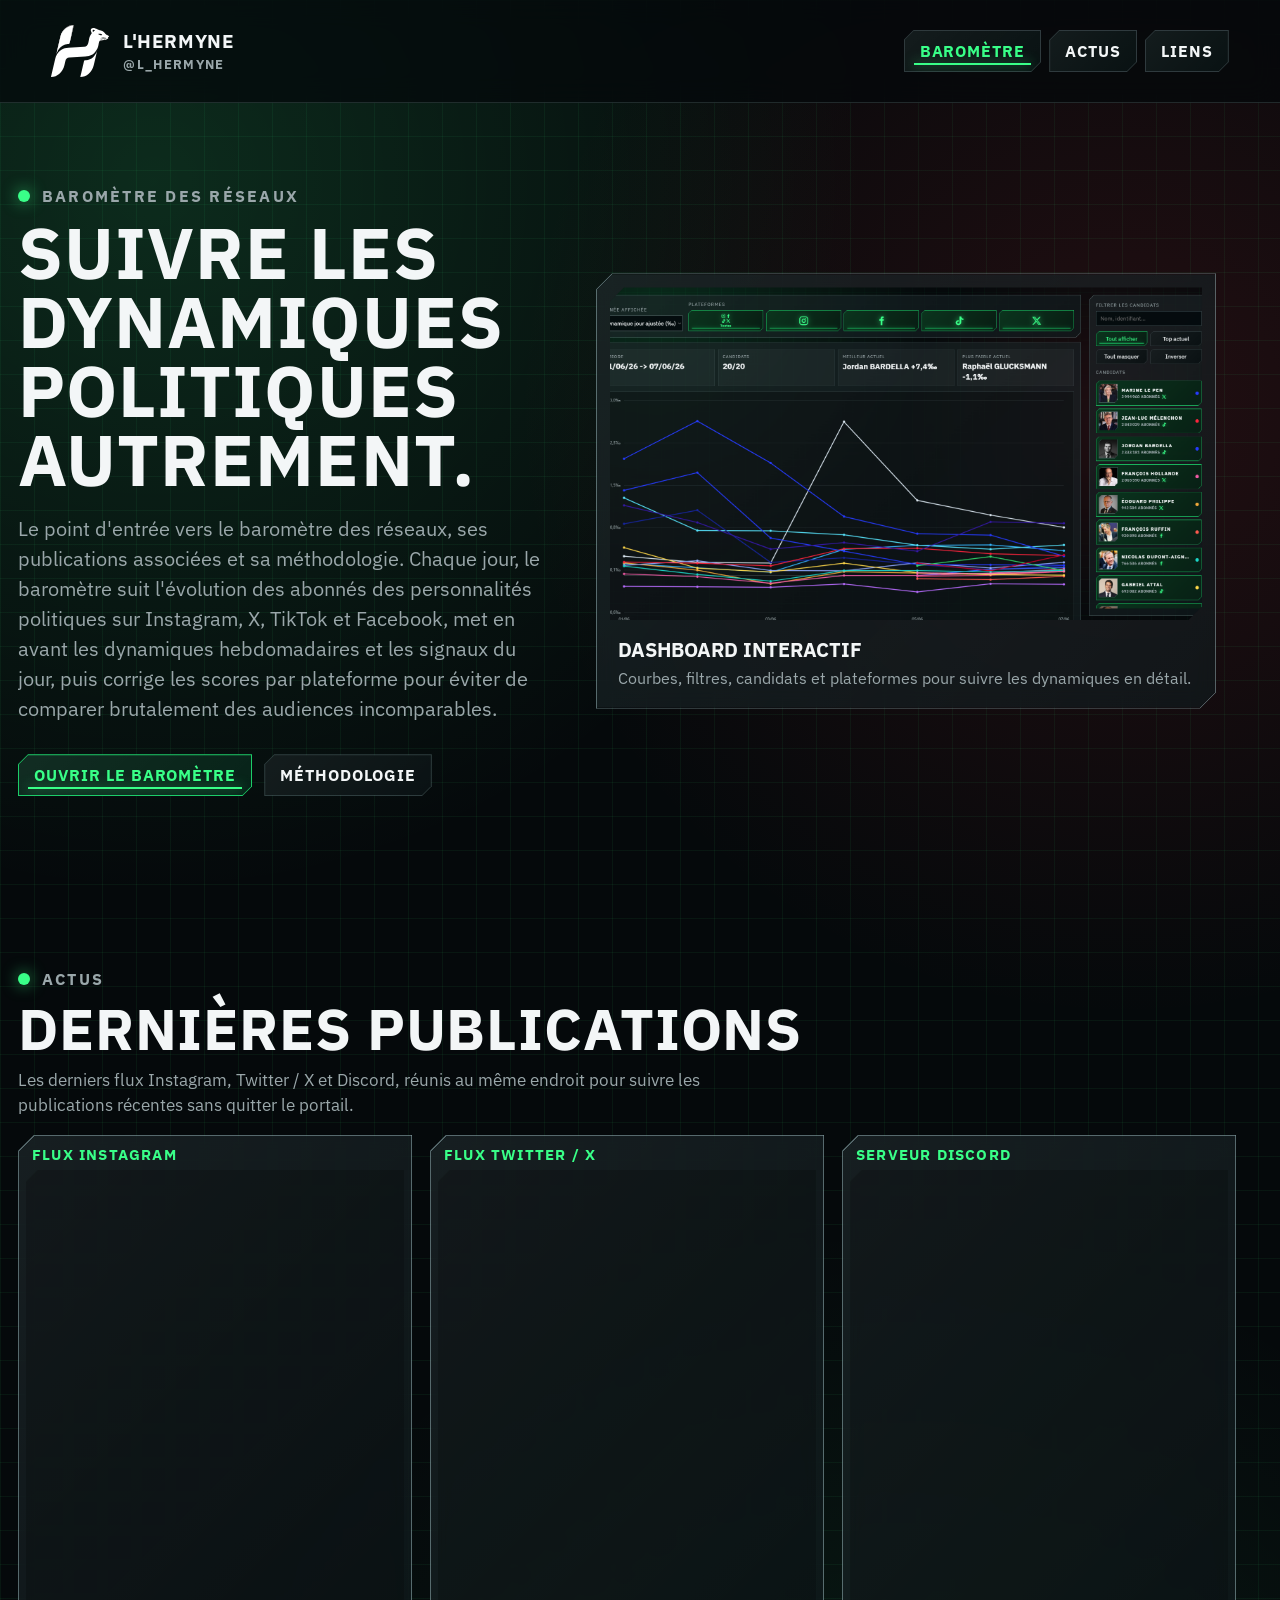
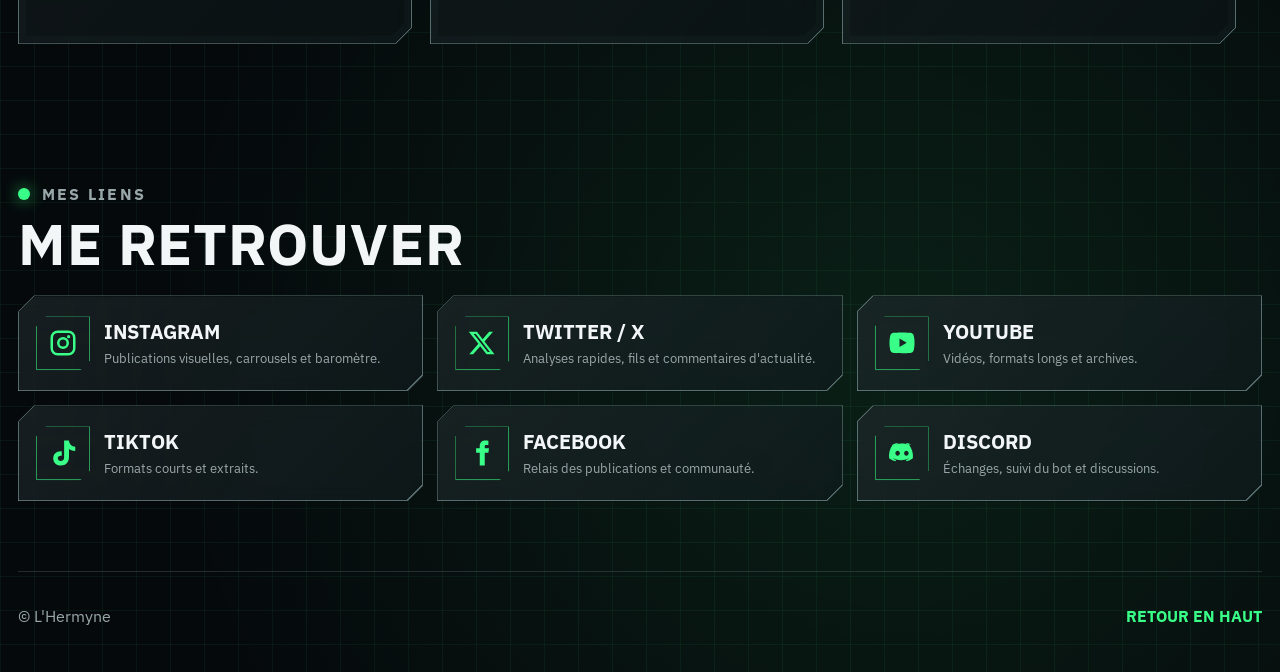
==== commit fde70428: "Add files via upload" ====
--- a/index.html
+++ b/index.html
@@ -65,7 +65,7 @@
           <h2>Dernières publications</h2>
         </div>
         <p>
-          Les derniers flux Instagram et Twitter / X, réunis au même endroit pour
+          Les derniers flux Instagram, Twitter / X et Discord, réunis au même endroit pour
           suivre les publications récentes sans quitter le portail.
         </p>
       </div>
@@ -89,6 +89,19 @@
               title="Dernières publications Twitter / X"
               loading="lazy"
               frameborder="0">
+            </iframe>
+          </div>
+        </div>
+        <div class="rss-slot rss-widget-slot panel">
+          <strong>Serveur Discord</strong>
+          <div class="rss-embed discord-embed">
+            <iframe
+              src="https://discord.com/widget?id=1439397795067859136&theme=dark"
+              title="Serveur Discord L'Hermyne"
+              loading="lazy"
+              allowtransparency="true"
+              frameborder="0"
+              sandbox="allow-popups allow-popups-to-escape-sandbox allow-same-origin allow-scripts">
             </iframe>
           </div>
         </div>
--- a/styles.css
+++ b/styles.css
@@ -443,7 +443,7 @@
 }
 
 .rss-grid {
-  grid-template-columns: repeat(2, minmax(378px, 394px));
+  grid-template-columns: repeat(3, minmax(360px, 394px));
   justify-content: start;
   align-items: start;
   gap: 18px;
@@ -491,7 +491,8 @@
 }
 
 .rss-embed-instagram,
-.rss-embed-twitter {
+.rss-embed-twitter,
+.discord-embed {
   height: 466px;
   min-height: 0;
   padding-top: 0;
@@ -617,6 +618,48 @@
     padding: 48px 0;
   }
 
+  .link-grid,
+  .social-link-grid {
+    gap: 10px;
+  }
+
+  .link-card {
+    min-height: 74px;
+    grid-template-columns: 40px minmax(0, 1fr);
+    gap: 10px;
+    padding: 12px 10px;
+  }
+
+  .network-icon {
+    width: 40px;
+    height: 40px;
+    font-size: 20px;
+    clip-path: polygon(8px 0, 100% 0, 100% calc(100% - 8px), calc(100% - 8px) 100%, 0 100%, 0 8px);
+  }
+
+  .network-icon svg {
+    width: 23px;
+    height: 23px;
+  }
+
+  .link-card > span:last-child {
+    gap: 2px;
+  }
+
+  .link-card strong {
+    font-size: 14px;
+    line-height: 1.05;
+  }
+
+  .link-card small {
+    display: -webkit-box;
+    overflow: hidden;
+    font-size: 11px;
+    line-height: 1.2;
+    -webkit-box-orient: vertical;
+    -webkit-line-clamp: 2;
+  }
+
   .site-footer {
     flex-direction: column;
   }
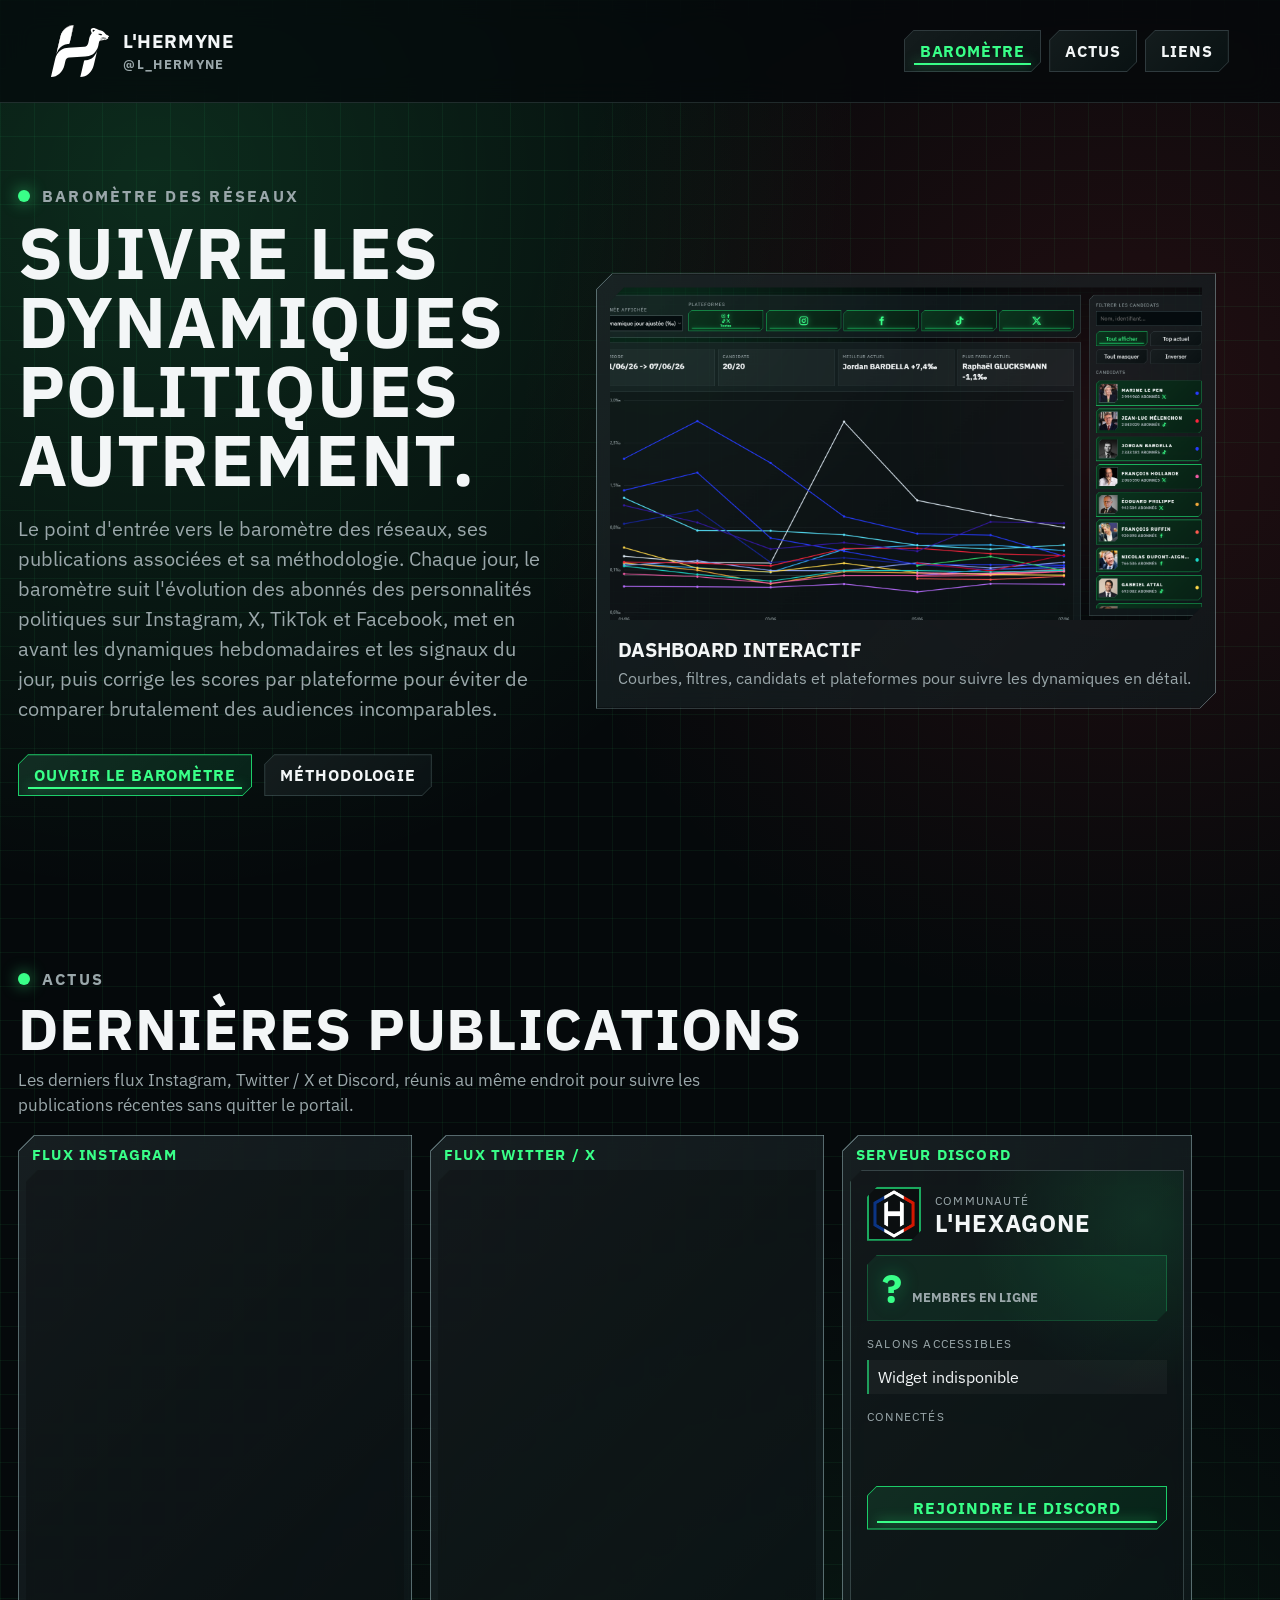
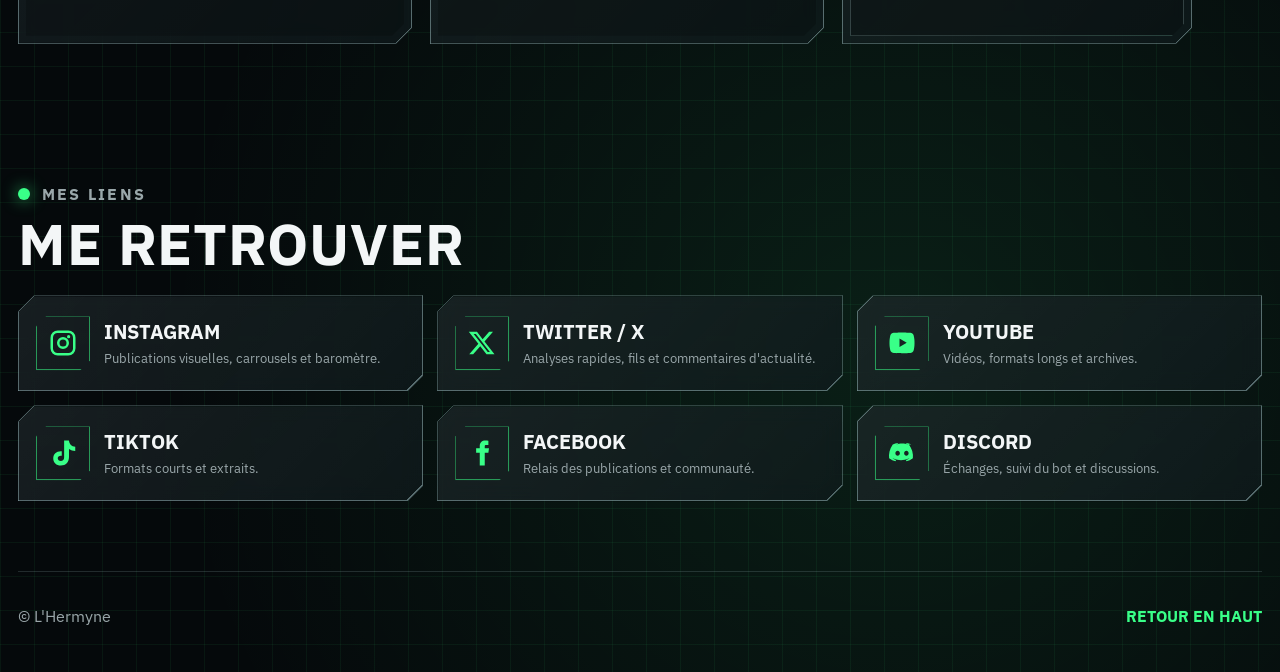
==== commit f969508f: "Add files via upload" ====
--- a/index.html
+++ b/index.html
@@ -92,17 +92,34 @@
             </iframe>
           </div>
         </div>
-        <div class="rss-slot rss-widget-slot panel">
+        <div class="rss-slot rss-widget-slot panel discord-slot">
           <strong>Serveur Discord</strong>
-          <div class="rss-embed discord-embed">
-            <iframe
-              src="https://discord.com/widget?id=1439397795067859136&theme=dark"
-              title="Serveur Discord L'Hermyne"
-              loading="lazy"
-              allowtransparency="true"
-              frameborder="0"
-              sandbox="allow-popups allow-popups-to-escape-sandbox allow-same-origin allow-scripts">
-            </iframe>
+          <div class="discord-widget" data-discord-widget="https://discord.com/api/guilds/1439397795067859136/widget.json">
+            <div class="discord-widget-header">
+              <span class="discord-guild-icon"><img src="assets/guild%20icon.png" alt="" loading="lazy"></span>
+              <div>
+                <span class="discord-kicker">Communauté</span>
+                <strong data-discord-name>L'HEXAGONE</strong>
+              </div>
+            </div>
+            <div class="discord-presence">
+              <span data-discord-presence>...</span>
+              <small>membres en ligne</small>
+            </div>
+            <div class="discord-widget-section">
+              <span>Salons accessibles</span>
+              <ul data-discord-channels>
+                <li>Chargement...</li>
+              </ul>
+            </div>
+            <div class="discord-widget-section">
+              <span>Connectés</span>
+              <div class="discord-avatars" data-discord-avatars aria-label="Membres connectés">
+              </div>
+            </div>
+            <a class="button primary discord-join" href="https://discord.gg/X5K4kKnNt8" target="_blank" rel="noreferrer">
+              Rejoindre le Discord
+            </a>
           </div>
         </div>
       </div>
@@ -134,7 +151,7 @@
           <span class="network-icon facebook"><svg viewBox="0 0 24 24" aria-hidden="true"><path d="M14.2 8.1V6.6c0-.7.2-1.1 1.2-1.1h1.7V2.2c-.8-.1-1.7-.2-2.5-.2-2.6 0-4.4 1.6-4.4 4.4v1.7H7.3v3.7h2.9V22h4V11.8h2.9l.5-3.7h-3.4Z"/></svg></span>
           <span><strong>Facebook</strong><small>Relais des publications et communauté.</small></span>
         </a>
-        <a class="link-card panel" href="https://discord.gg/E7tXdUQ6xr" target="_blank" rel="noreferrer">
+        <a class="link-card panel" href="https://discord.gg/X5K4kKnNt8" target="_blank" rel="noreferrer">
           <span class="network-icon discord"><svg viewBox="0 0 24 24" aria-hidden="true"><path d="M19.5 5.1A16.5 16.5 0 0 0 15.4 4l-.2.4c1.5.4 2.3 1 2.3 1s-1.9-1-5.4-1-5.4 1-5.4 1 .8-.6 2.3-1L8.8 4c-1.5.2-2.9.6-4.2 1.1-2.6 3.8-3.3 7.5-2.9 11.1 1.7 1.3 3.4 2 5 2.4l.6-.9c-1.1-.4-2.1-1-3-1.8.3.2.6.4.9.5 3.9 1.8 8.1 1.8 12 0 .3-.1.6-.3.9-.5-.9.8-1.9 1.4-3 1.8l.6.9c1.6-.4 3.3-1.1 5-2.4.5-4.1-.8-7.8-3.2-11.1ZM8.5 14.2c-1 0-1.8-.9-1.8-2s.8-2 1.8-2 1.8.9 1.8 2-.8 2-1.8 2Zm7 0c-1 0-1.8-.9-1.8-2s.8-2 1.8-2 1.8.9 1.8 2-.8 2-1.8 2Z"/></svg></span>
           <span><strong>Discord</strong><small>Échanges, suivi du bot et discussions.</small></span>
         </a>
@@ -178,6 +195,51 @@
         setActiveSection((location.hash || "#accueil").slice(1));
       });
     }
+
+    const discordWidget = document.querySelector("[data-discord-widget]");
+    if (discordWidget) {
+      const channelsList = discordWidget.querySelector("[data-discord-channels]");
+      const avatarsList = discordWidget.querySelector("[data-discord-avatars]");
+
+      function fillList(list, items, getText) {
+        list.textContent = "";
+        items.forEach(item => {
+          const li = document.createElement("li");
+          li.textContent = getText(item);
+          list.appendChild(li);
+        });
+      }
+
+      function fillAvatars(list, members) {
+        list.textContent = "";
+        members.forEach(member => {
+          if (!member.avatar_url) return;
+          const img = document.createElement("img");
+          img.src = member.avatar_url;
+          img.alt = "";
+          img.loading = "lazy";
+          list.appendChild(img);
+        });
+      }
+
+      fetch(discordWidget.dataset.discordWidget)
+        .then(response => {
+          if (!response.ok) throw new Error("Widget Discord indisponible");
+          return response.json();
+        })
+        .then(data => {
+          discordWidget.querySelector("[data-discord-name]").textContent = data.name || "Discord";
+          discordWidget.querySelector("[data-discord-presence]").textContent = data.presence_count ?? 0;
+
+          fillList(channelsList, (data.channels || []).slice(0, 3), channel => `# ${channel.name}`);
+          fillAvatars(avatarsList, (data.members || []).slice(0, 8));
+        })
+        .catch(() => {
+          discordWidget.querySelector("[data-discord-presence]").textContent = "?";
+          channelsList.innerHTML = "<li>Widget indisponible</li>";
+          avatarsList.textContent = "";
+        });
+    }
   </script>
 </body>
 </html>
--- a/styles.css
+++ b/styles.css
@@ -443,7 +443,7 @@
 }
 
 .rss-grid {
-  grid-template-columns: repeat(3, minmax(360px, 394px));
+  grid-template-columns: repeat(auto-fit, minmax(min(360px, 100%), 394px));
   justify-content: start;
   align-items: start;
   gap: 18px;
@@ -466,6 +466,10 @@
 
 .rss-widget-slot {
   align-content: start;
+}
+
+.discord-slot {
+  max-width: 350px;
 }
 
 .rss-slot strong {
@@ -491,8 +495,7 @@
 }
 
 .rss-embed-instagram,
-.rss-embed-twitter,
-.discord-embed {
+.rss-embed-twitter {
   height: 466px;
   min-height: 0;
   padding-top: 0;
@@ -504,6 +507,147 @@
   width: 100%;
   height: 100%;
   border: 0;
+}
+
+.discord-widget {
+  min-height: 0;
+  height: 466px;
+  padding: 16px;
+  display: grid;
+  align-content: start;
+  gap: 14px;
+  overflow: hidden;
+  background:
+    radial-gradient(circle at 88% 10%, rgba(36, 242, 131, 0.12), transparent 34%),
+    rgba(0, 0, 0, 0.18);
+  border: 1px solid rgba(126, 152, 156, 0.34);
+  clip-path: polygon(12px 0, 100% 0, 100% calc(100% - 12px), calc(100% - 12px) 100%, 0 100%, 0 12px);
+}
+
+.discord-widget-header {
+  display: grid;
+  grid-template-columns: 54px minmax(0, 1fr);
+  align-items: center;
+  gap: 14px;
+}
+
+.discord-widget-header > div {
+  display: grid;
+  gap: 2px;
+  min-width: 0;
+}
+
+.discord-guild-icon {
+  width: 54px;
+  height: 54px;
+  display: block;
+  overflow: hidden;
+  background: rgba(0, 0, 0, 0.36);
+  border: 2px solid rgba(36, 242, 131, 0.68);
+  box-shadow: 0 0 18px rgba(36, 242, 131, 0.22);
+  clip-path: polygon(10px 0, 100% 0, 100% calc(100% - 10px), calc(100% - 10px) 100%, 0 100%, 0 10px);
+}
+
+.discord-guild-icon img {
+  width: 100%;
+  height: 100%;
+  display: block;
+  object-fit: cover;
+}
+
+.discord-kicker,
+.discord-widget-section > span {
+  color: var(--muted);
+  font-size: 12px;
+  letter-spacing: 0.1em;
+  text-transform: uppercase;
+}
+
+.discord-widget-header strong {
+  padding: 0;
+  color: var(--text);
+  font-size: 24px;
+  line-height: 1;
+  letter-spacing: 0.04em;
+}
+
+.discord-presence {
+  padding: 14px;
+  display: grid;
+  grid-template-columns: auto 1fr;
+  align-items: end;
+  gap: 10px;
+  background: rgba(36, 242, 131, 0.08);
+  border: 1px solid rgba(36, 242, 131, 0.24);
+  clip-path: polygon(10px 0, 100% 0, 100% calc(100% - 10px), calc(100% - 10px) 100%, 0 100%, 0 10px);
+}
+
+.discord-presence > span {
+  color: var(--green);
+  font-size: 40px;
+  font-weight: 900;
+  line-height: 0.9;
+  text-shadow: 0 0 18px rgba(36, 242, 131, 0.35);
+}
+
+.discord-presence small {
+  color: var(--muted);
+  font-weight: 800;
+  text-transform: uppercase;
+}
+
+.discord-widget-section {
+  display: grid;
+  gap: 8px;
+}
+
+.discord-widget-section ul {
+  margin: 0;
+  padding: 0;
+  display: grid;
+  gap: 7px;
+  list-style: none;
+}
+
+.discord-widget-section li {
+  padding: 7px 9px;
+  min-width: 0;
+  overflow: hidden;
+  color: var(--text);
+  background: rgba(255, 255, 255, 0.035);
+  border-left: 2px solid rgba(36, 242, 131, 0.6);
+  text-overflow: ellipsis;
+  white-space: nowrap;
+}
+
+.discord-avatars {
+  min-height: 38px;
+  display: flex;
+  align-items: center;
+  padding-left: 4px;
+}
+
+.discord-avatars img {
+  width: 38px;
+  height: 38px;
+  display: block;
+  margin-left: -8px;
+  object-fit: cover;
+  background: rgba(0, 0, 0, 0.45);
+  border: 2px solid rgba(36, 242, 131, 0.72);
+  border-radius: 50%;
+  box-shadow: 0 0 14px rgba(36, 242, 131, 0.18);
+}
+
+.discord-avatars img:first-child {
+  margin-left: 0;
+}
+
+.discord-join {
+  width: 100%;
+  min-height: 44px;
+  margin-top: auto;
+  justify-content: center;
 }
 
 .site-footer {
@@ -642,6 +786,12 @@
     height: 23px;
   }
 
+  .discord-guild-icon {
+    width: 40px;
+    height: 40px;
+    clip-path: polygon(8px 0, 100% 0, 100% calc(100% - 8px), calc(100% - 8px) 100%, 0 100%, 0 8px);
+  }
+
   .link-card > span:last-child {
     gap: 2px;
   }
